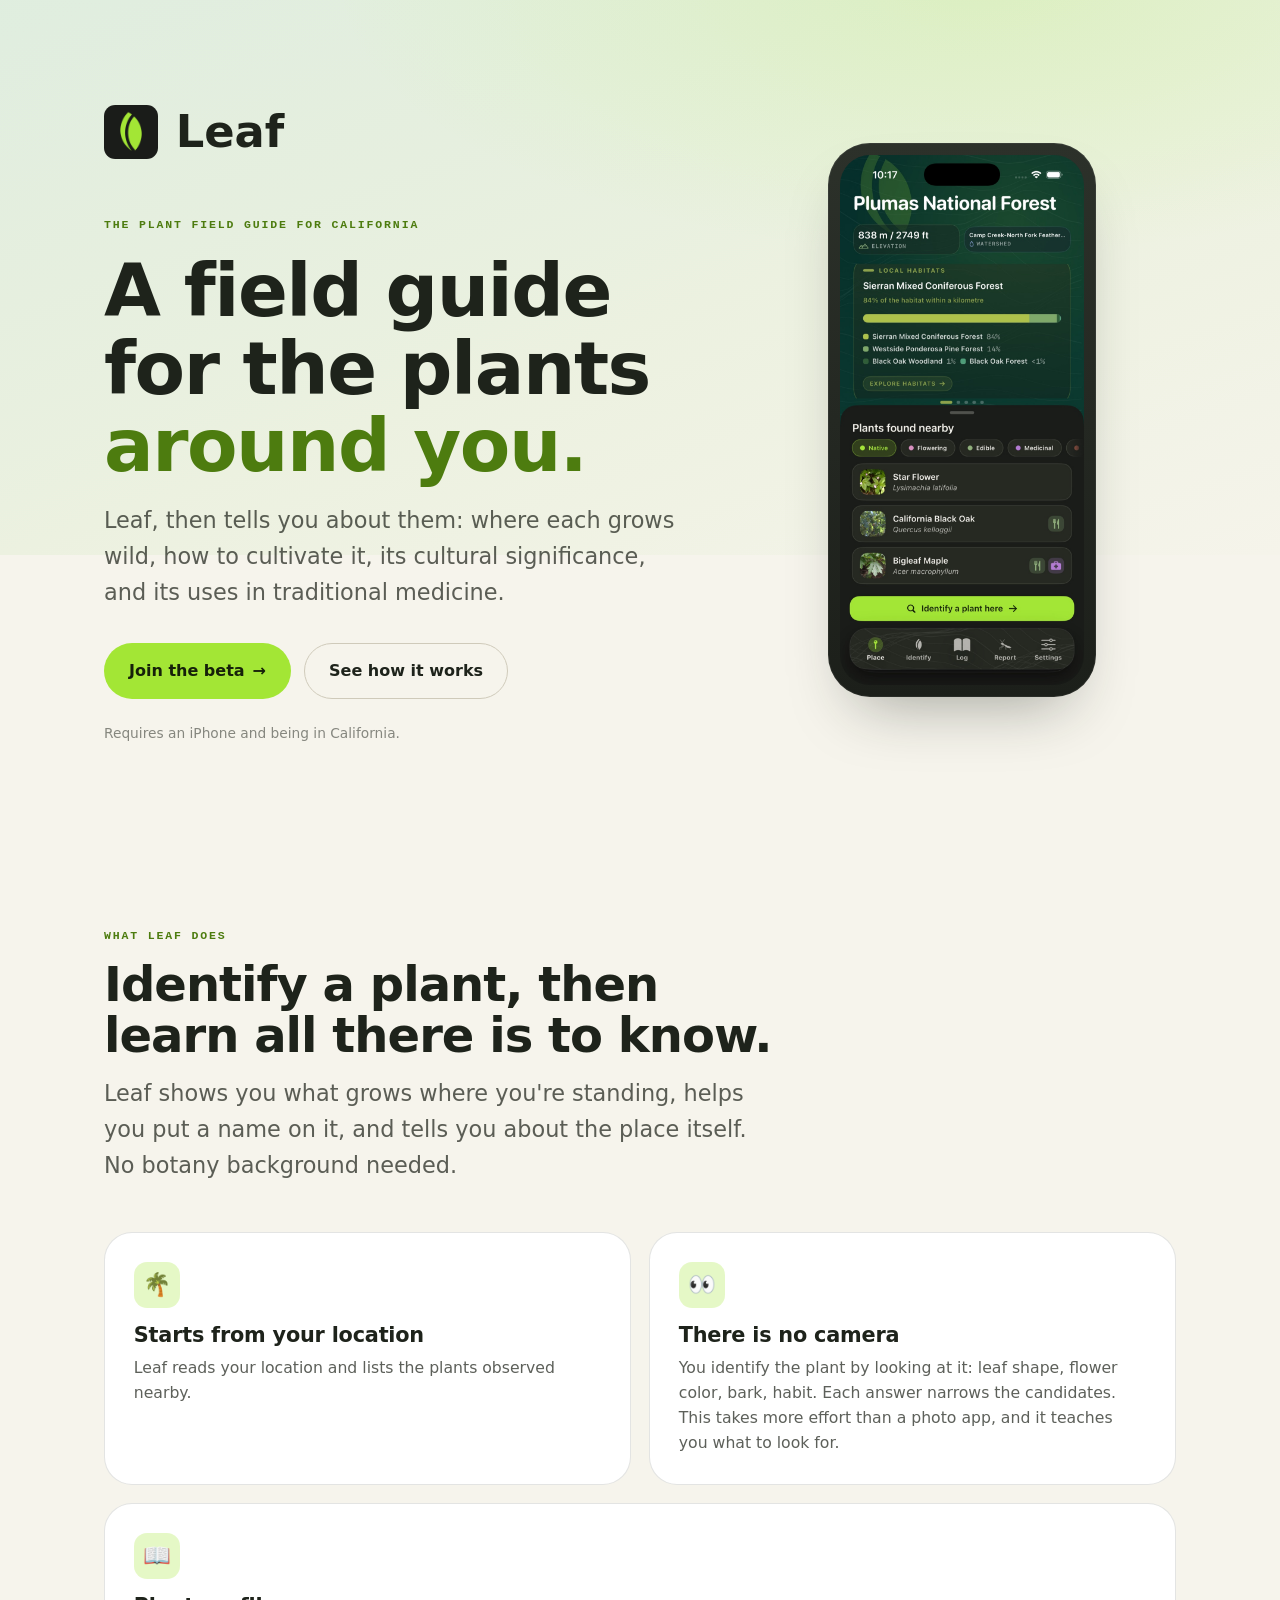
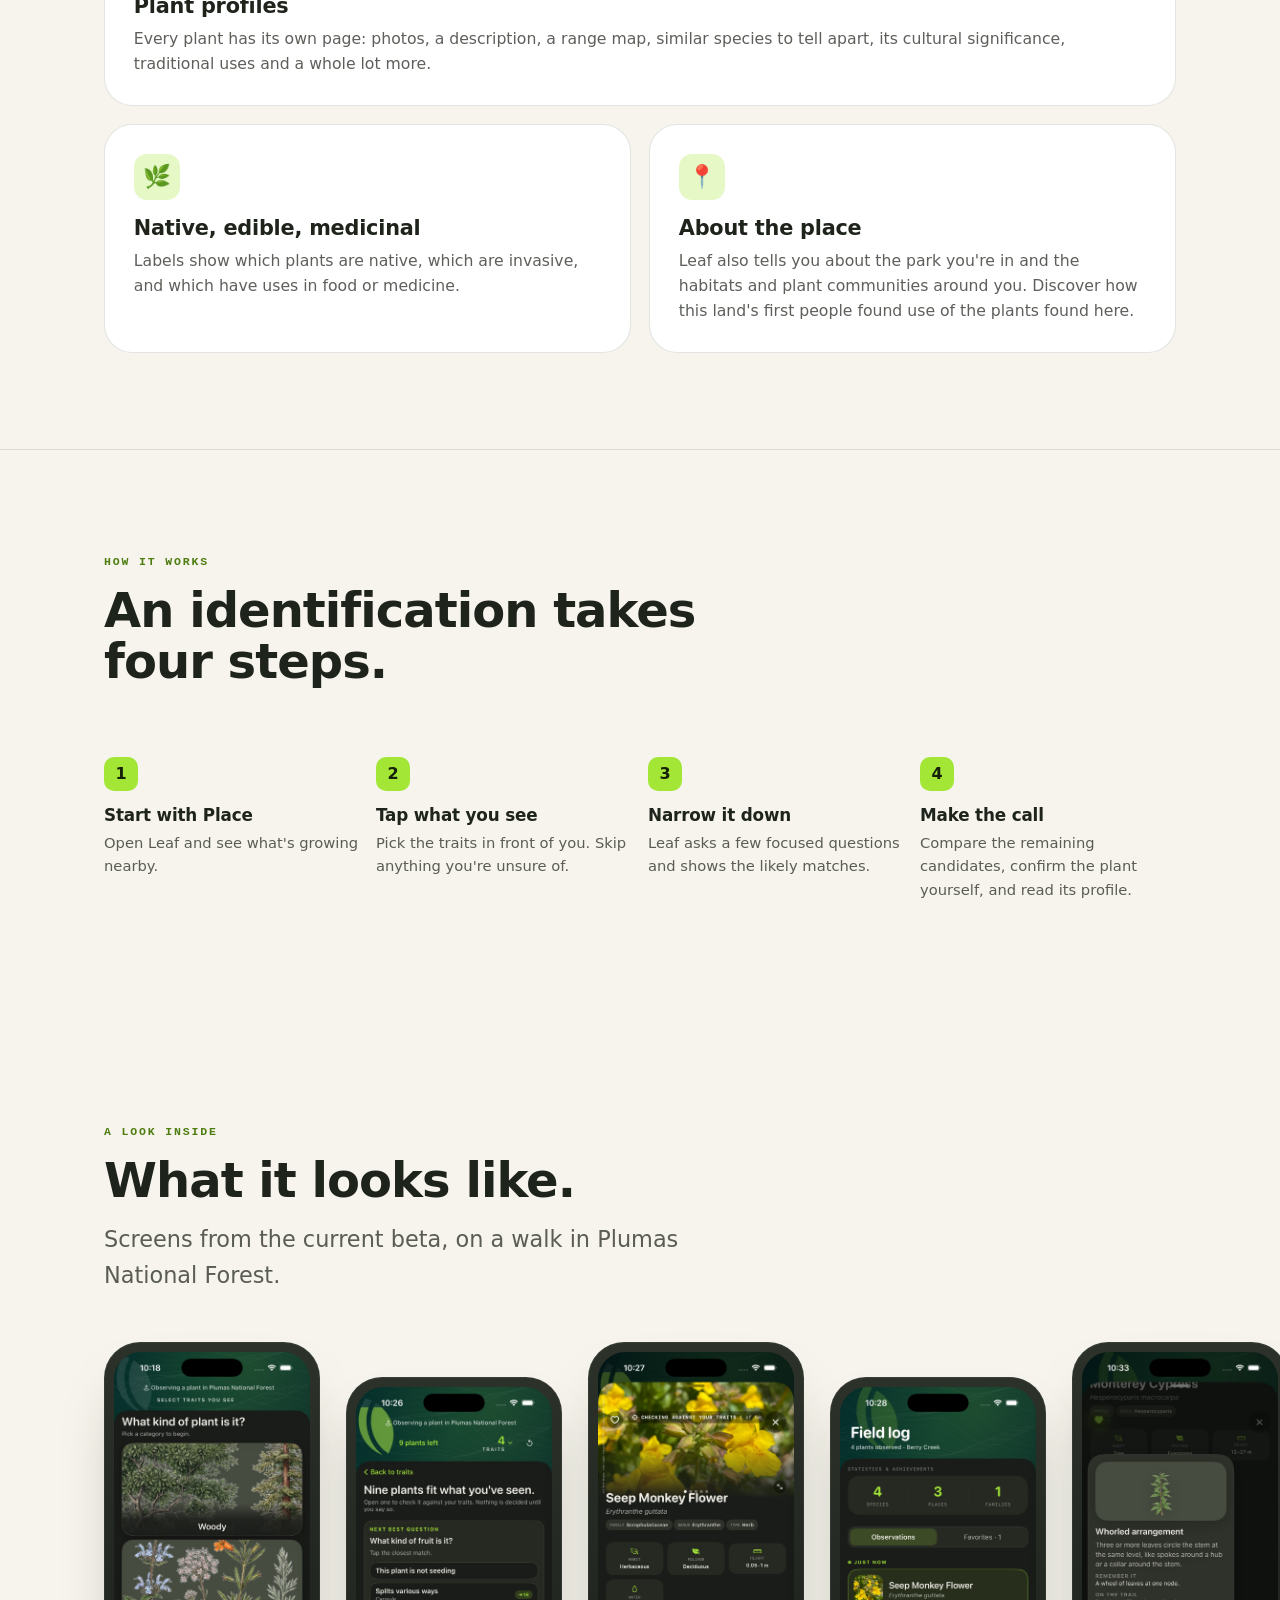
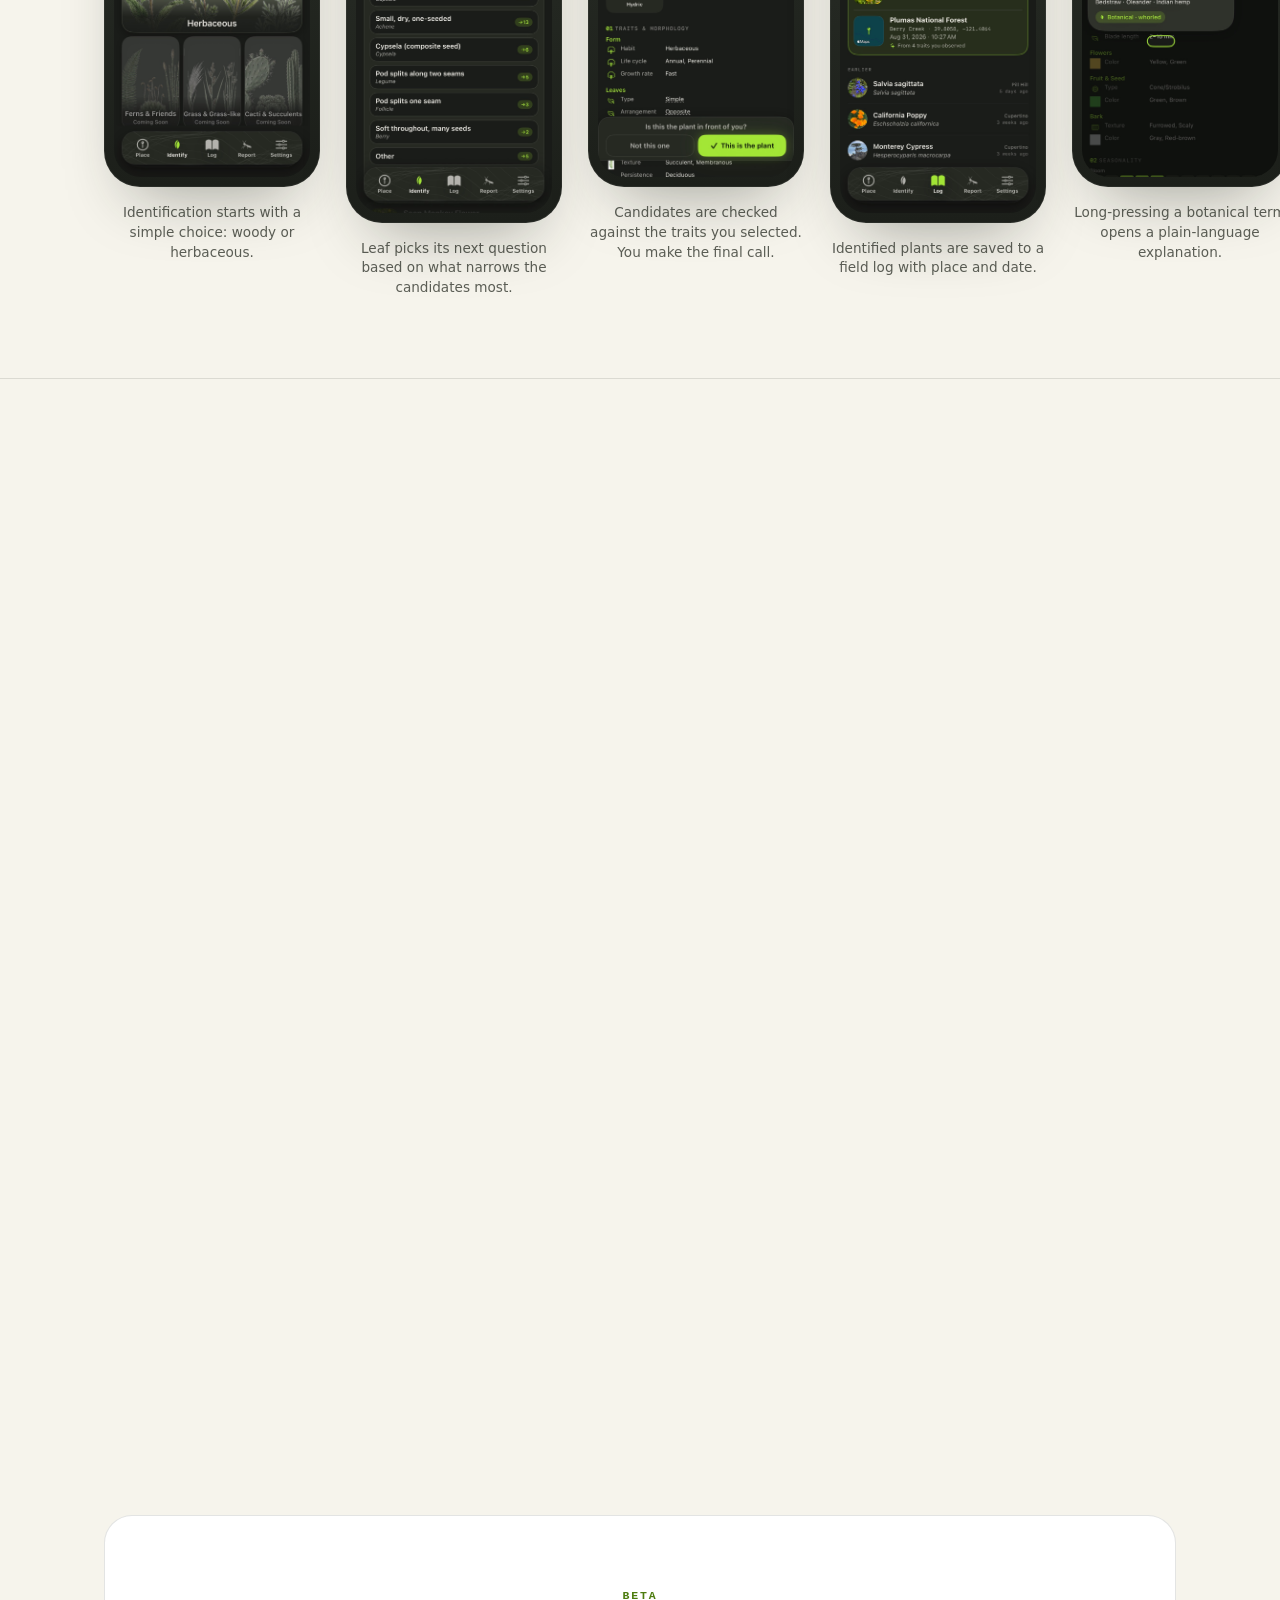
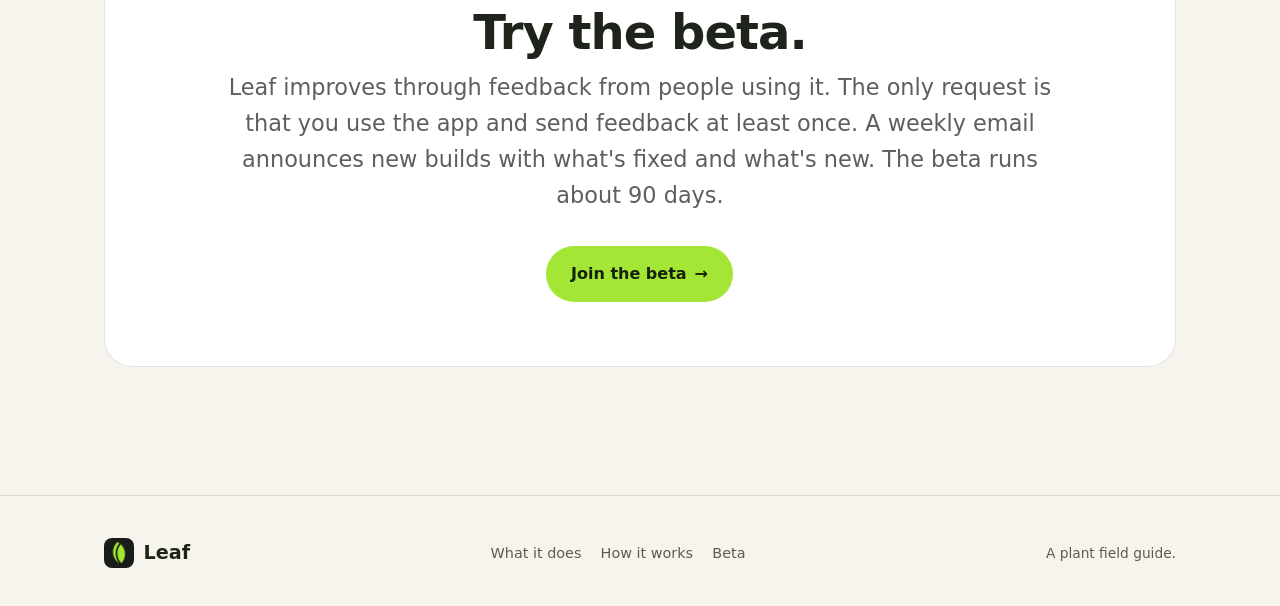
==== index.html @ 8c8e4e00 "Fix grammar in about section paragraph" ====
<!doctype html>
<html lang="en">
<head>
<meta charset="utf-8">
<meta name="viewport" content="width=device-width, initial-scale=1">
<title>Leaf: a field guide for the plants around you</title>
<meta name="description" content="Leaf identifies the plants around you and tells their story: where they grow wild, how to cultivate them, their cultural significance, and their uses in traditional medicine. A location-first plant field guide for California.">
<meta property="og:title" content="Leaf: know the plants around you">
<meta property="og:description" content="Identify the plants around you using what you can see. No camera, no botany background needed.">
<meta property="og:type" content="website">
<link rel="icon" href="leaf-icon.png">
<link rel="apple-touch-icon" href="leaf-icon.png">
<link rel="stylesheet" href="style.css">
</head>
<body>

<header class="hero">
  <div class="wrap">
    <div class="hero-copy">
      <a class="brand hero-brand" href="index.html"><img src="leaf-icon.png" alt=""> Leaf</a>
      <span class="eyebrow">The plant field guide for California</span>
      <h1>A field guide for the plants <span class="em">around you.</span></h1>
      <p class="lede">Leaf, then tells you about them: where each grows wild, how to cultivate it, its cultural significance, and its uses in traditional medicine.</p>
      <div class="hero-cta">
        <a class="btn btn-primary" href="beta.html">Join the beta <span class="arrow">&rarr;</span></a>
        <a class="btn btn-ghost" href="#how">See how it works</a>
      </div>
      <p class="hero-note">Requires an iPhone and being in California.</p>
    </div>

    <div class="hero-mock">
      <div class="phone">
        <img class="phone-img" src="screen-place.jpg" width="820" height="1782"
             alt="The Leaf Place screen, showing elevation, watershed, local habitats like Sierran Mixed Coniferous Forest, and nearby plants such as California Black Oak and Bigleaf Maple, with an Identify a plant here button.">
      </div>
    </div>
  </div>
</header>

<!-- WHAT IT DOES -->
<section class="section" id="what">
  <div class="wrap">
    <div class="section-head reveal">
      <span class="eyebrow">What Leaf does</span>
      <h2>Identify a plant, then learn all there is to know.</h2>
      <p class="lede">Leaf shows you what grows where you're standing, helps you put a name on it, and tells you about the place itself. No botany background needed.</p>
    </div>

    <div class="features">
      <div class="feature reveal">
        <div class="ficon">&#127796;</div>
        <h3>Starts from your location</h3>
        <p>Leaf reads your location and lists the plants observed nearby.</p>
      </div>
      <div class="feature reveal">
        <div class="ficon">&#128064;</div>
        <h3>There is no camera</h3>
        <p>You identify the plant by looking at it: leaf shape, flower color, bark, habit. Each answer narrows the candidates. This takes more effort than a photo app, and it teaches you what to look for.</p>
      </div>
      <div class="feature wide reveal">
        <div class="ficon">&#128214;</div>
        <h3>Plant profiles</h3>
        <p>Every plant has its own page: photos, a description, a range map, similar species to tell apart, its cultural significance, traditional uses and a whole lot more. </p>
      </div>
      <div class="feature reveal">
        <div class="ficon">&#127807;</div>
        <h3>Native, edible, medicinal</h3>
        <p>Labels show which plants are native, which are invasive, and which have uses in food or medicine.</p>
      </div>
      <div class="feature reveal">
        <div class="ficon">&#128205;</div>
        <h3>About the place</h3>
        <p>Leaf also tells you about the park you're in and the habitats and plant communities around you. Discover how this land's first people found use of the plants found here.</p>
      </div>
    </div>
  </div>
</section>

<hr class="divider">

<!-- HOW IT WORKS -->
<section class="section" id="how">
  <div class="wrap">
    <div class="section-head reveal">
      <span class="eyebrow">How it works</span>
      <h2>An identification takes four steps.</h2>
    </div>
    <div class="steps">
      <div class="step reveal"><div class="num">1</div><h3>Start with Place</h3><p>Open Leaf and see what's growing nearby.</p></div>
      <div class="step reveal"><div class="num">2</div><h3>Tap what you see</h3><p>Pick the traits in front of you. Skip anything you're unsure of.</p></div>
      <div class="step reveal"><div class="num">3</div><h3>Narrow it down</h3><p>Leaf asks a few focused questions and shows the likely matches.</p></div>
      <div class="step reveal"><div class="num">4</div><h3>Make the call</h3><p>Compare the remaining candidates, confirm the plant yourself, and read its profile.</p></div>
    </div>
  </div>
</section>

<!-- SCREENS -->
<section class="section screens" id="screens">
  <div class="wrap">
    <div class="section-head reveal">
      <span class="eyebrow">A look inside</span>
      <h2>What it looks like.</h2>
      <p class="lede">Screens from the current beta, on a walk in Plumas National Forest.</p>
    </div>
  </div>
  <div class="shots-scroller reveal">
    <div class="shots">
      <figure class="shot">
        <div class="phone phone-sm">
          <img class="phone-img" loading="lazy" src="screen-identify.jpg" width="820" height="1782"
               alt="Leaf's identification start screen asking What kind of plant is it, with illustrated categories for Woody and Herbaceous plants.">
        </div>
        <figcaption>Identification starts with a simple choice: woody or herbaceous.</figcaption>
      </figure>
      <figure class="shot">
        <div class="phone phone-sm">
          <img class="phone-img" loading="lazy" src="screen-question.jpg" width="820" height="1782"
               alt="Leaf narrowing an identification to nine plants and asking its next best question, What kind of fruit is it, with plain-language answers.">
        </div>
        <figcaption>Leaf picks its next question based on what narrows the candidates most.</figcaption>
      </figure>
      <figure class="shot">
        <div class="phone phone-sm">
          <img class="phone-img" loading="lazy" src="screen-profile.jpg" width="820" height="1782"
               alt="A Seep Monkey Flower species profile being checked against observed traits, with the question Is this the plant in front of you.">
        </div>
        <figcaption>Candidates are checked against the traits you selected. You make the final call.</figcaption>
      </figure>
      <figure class="shot">
        <div class="phone phone-sm">
          <img class="phone-img" loading="lazy" src="screen-log.jpg" width="820" height="1782"
               alt="The Leaf field log listing observed plants like Seep Monkey Flower and California Poppy with places, dates, and statistics.">
        </div>
        <figcaption>Identified plants are saved to a field log with place and date.</figcaption>
      </figure>
      <figure class="shot">
        <div class="phone phone-sm">
          <img class="phone-img" loading="lazy" src="screen-glossary.jpg" width="820" height="1782"
               alt="Leaf's glossary card explaining whorled leaf arrangement in plain language, with an illustration and examples from the trail.">
        </div>
        <figcaption>Long-pressing a botanical term opens a plain-language explanation.</figcaption>
      </figure>
    </div>
  </div>
</section>

<hr class="divider">

<!-- TRUST -->
<section class="section">
  <div class="wrap split">
    <div class="reveal">
      <span class="eyebrow">Sources</span>
      <h2>Where the information comes from.</h2>
      <p class="prose muted">Every trait and fact in Leaf traces to an authoritative flora. Software chooses which identification question to ask next; the botany itself comes from the sources.</p>
    </div>
    <ul class="badge-list reveal">
      <li><span class="tick">&#10003;</span> Plant lists come from your watershed and elevation</li>
      <li><span class="tick">&#10003;</span> Identification is based on traits you observe directly</li>
      <li><span class="tick">&#10003;</span> A plain-language glossary at every step</li>
      <li><span class="tick">&#10003;</span> Your finds saved to a personal field log</li>
      <li><span class="tick">&#10003;</span> Identifying plants and reading their profiles is free, always</li>
    </ul>
  </div>
</section>

<!-- SCOPE -->
<section class="section">
  <div class="wrap">
    <div class="scope reveal">
      <span class="eyebrow">Coverage</span>
      <h2>What's covered today.</h2>
      <p class="lede">Over 11,000 California plants have full profiles today, with more added daily, on the way to the roughly 23,000 recorded growing wild in the state. Natives are its strength; houseplants its weak spot, for now. Cacti, succulents, grasses, ferns, and mosses are not included yet.</p>
      <div class="tags">
        <span class="tag">California</span>
        <span class="tag">Trees, shrubs &amp; vines</span>
        <span class="tag">Wildflowers &amp; forbs</span>
        <span class="tag">iOS 17+</span>
      </div>
    </div>
  </div>
</section>

<!-- CTA -->
<section class="section cta-band">
  <div class="wrap">
    <div class="inner reveal">
      <span class="eyebrow">Beta</span>
      <h2>Try the beta.</h2>
      <p class="lede">Leaf improves through feedback from people using it. The only request is that you use the app and send feedback at least once. A weekly email announces new builds with what's fixed and what's new. The beta runs about 90 days.</p>
      <div class="hero-cta">
        <a class="btn btn-primary" href="beta.html">Join the beta <span class="arrow">&rarr;</span></a>
      </div>
    </div>
  </div>
</section>

<footer class="footer">
  <div class="wrap">
    <a class="brand" href="index.html"><img src="leaf-icon.png" alt="Leaf"> Leaf</a>
    <div class="flinks">
      <a href="#what">What it does</a>
      <a href="#how">How it works</a>
      <a href="beta.html">Beta</a>
    </div>
    <span class="muted">A plant field guide.</span>
  </div>
</footer>

<script>
  const io = new IntersectionObserver((entries) => {
    entries.forEach(e => { if (e.isIntersecting) { e.target.classList.add('in'); io.unobserve(e.target); } });
  }, { threshold: 0.12 });
  document.querySelectorAll('.reveal').forEach(el => io.observe(el));
</script>
</body>
</html>
---- style.css ----
/* Leaf — Verdant design system, web edition, light theme.
   Palette drawn from the app's DESIGN.md (Deep Loam / Unbleached Paper / Lime),
   inverted: Unbleached Paper background, Deep Loam ink. */

:root {
  --loam: #f6f4ec;          /* Unbleached Paper - background */
  --loam-2: #f6f4ec00;      /* transparent helper */
  --moss: #ffffff;          /* surface */
  --moss-2: #efece1;        /* elevated */
  --paper: #1e231b;         /* Deep Loam - text */
  --paper-70: rgba(30, 35, 27, 0.72);
  --paper-46: rgba(30, 35, 27, 0.52);
  --lime: #a3e635;          /* accent fills */
  --lime-ink: #16210a;      /* text on lime */
  --fern: #4d7c0f;          /* accent text on light */
  --border: #cfcaba;
  --border-soft: rgba(30, 35, 27, 0.12);

  /* Place-hero gradient, lightened to a sage wash */
  --teal-1: #dcebdf;
  --teal-2: #e4efe1;
  --teal-3: #ecf1e2;

  /* semantic attribute tones */
  --native: #a3e635;
  --flowering: #d98fc0;
  --edible: #8fb07a;
  --medicinal: #b47bd4;
  --invasive: #e0a23c;
  --rare: #7c94c8;

  --maxw: 1120px;
  --radius: 28px;
  --radius-sm: 18px;

  --display: ui-rounded, "SF Pro Rounded", -apple-system, system-ui, "Segoe UI", sans-serif;
  --body: -apple-system, BlinkMacSystemFont, system-ui, "Segoe UI", Roboto, Helvetica, sans-serif;
}

* { box-sizing: border-box; margin: 0; padding: 0; }
html { scroll-behavior: smooth; -webkit-text-size-adjust: 100%; }

body {
  font-family: var(--body);
  background: var(--loam);
  color: var(--paper);
  line-height: 1.6;
  font-size: 17px;
  -webkit-font-smoothing: antialiased;
  overflow-x: hidden;
}

@media (prefers-reduced-motion: reduce) {
  html { scroll-behavior: auto; }
  .reveal { opacity: 1 !important; transform: none !important; }
}

a { color: inherit; text-decoration: none; }
img { max-width: 100%; display: block; }

.wrap { width: 100%; max-width: var(--maxw); margin: 0 auto; padding: 0 24px; }

/* ---------- type ---------- */
h1, h2, h3, .display { font-family: var(--display); font-weight: 700; letter-spacing: -0.02em; line-height: 1.05; }
h1 { font-size: clamp(2.6rem, 7vw, 4.6rem); }
h2 { font-size: clamp(2rem, 4.5vw, 3rem); }
h3 { font-size: 1.3rem; letter-spacing: -0.01em; }
.eyebrow {
  font-family: ui-monospace, "SF Mono", Menlo, monospace;
  font-size: 0.72rem; font-weight: 600; letter-spacing: 0.16em; text-transform: uppercase;
  color: var(--fern);
}
.lede { font-size: clamp(1.1rem, 2.3vw, 1.4rem); color: var(--paper-70); max-width: 60ch; }
.muted { color: var(--paper-70); }
.prose { max-width: 62ch; }
.prose p + p { margin-top: 1rem; }

/* ---------- buttons ---------- */
.btn {
  display: inline-flex; align-items: center; gap: 0.5rem;
  font-family: var(--display); font-weight: 600; font-size: 1rem;
  padding: 0.9rem 1.5rem; border-radius: 999px; border: 1px solid transparent;
  cursor: pointer; transition: transform 0.18s cubic-bezier(0.2,0.8,0.2,1), background 0.18s, border-color 0.18s;
  will-change: transform;
}
.btn:active { transform: scale(0.97); }
.btn-primary { background: var(--lime); color: var(--lime-ink); }
.btn-primary:hover { background: #b6f04f; }
.btn-ghost { background: transparent; color: var(--paper); border-color: var(--border); }
.btn-ghost:hover { border-color: var(--paper-46); }
.btn .arrow { transition: transform 0.18s; }
.btn:hover .arrow { transform: translateX(3px); }

/* ---------- brand ---------- */
.brand { display: flex; align-items: center; gap: 0.6rem; font-family: var(--display); font-weight: 700; font-size: 1.2rem; }
.brand img { width: 30px; height: 30px; border-radius: 8px; }
.hero-brand { width: fit-content; font-size: clamp(2rem, 5vw, 2.8rem); gap: 0.4em; margin-bottom: clamp(1.8rem, 4vw, 2.6rem); }
.hero-brand img { width: 1.2em; height: 1.2em; border-radius: 0.25em; }

/* ---------- hero ---------- */
.hero { position: relative; overflow: hidden; padding: clamp(3rem, 8vw, 6rem) 0 clamp(3rem, 7vw, 5rem); }
.hero::before {
  content: ""; position: absolute; inset: -20% -10% auto -10%; height: 720px; z-index: 0;
  background:
    radial-gradient(60% 55% at 72% 20%, rgba(163, 230, 53, 0.16), transparent 70%),
    linear-gradient(160deg, var(--teal-1), var(--teal-3) 60%, var(--loam));
  filter: saturate(115%);
}
.hero .wrap { position: relative; z-index: 1; display: grid; grid-template-columns: 1.15fr 0.85fr; gap: clamp(2rem, 5vw, 4rem); align-items: center; }
.hero-copy .eyebrow { display: inline-block; margin-bottom: 1.1rem; }
.hero-copy h1 { margin-bottom: 1.2rem; }
.hero-copy h1 .em { color: var(--fern); }
.hero-copy .lede { margin-bottom: 2rem; }
.hero-cta { display: flex; flex-wrap: wrap; gap: 0.8rem; }
.hero-note { margin-top: 1.4rem; font-size: 0.86rem; color: var(--paper-46); }
@media (max-width: 860px) {
  .hero .wrap { grid-template-columns: 1fr; }
  .hero-mock { order: -1; margin: 0 auto; }
}

/* ---------- phone mockup (CSS only) ---------- */
.hero-mock { justify-self: center; }
.phone {
  width: 268px; border-radius: 42px; padding: 12px;
  background: linear-gradient(#2c312a, #1c1f1a);
  box-shadow: 0 32px 64px -28px rgba(30, 35, 27, 0.4), 0 0 0 1px rgba(255,255,255,0.06) inset;
}
.phone-img { display: block; width: 100%; height: auto; border-radius: 30px; }
.phone-screen {
  border-radius: 32px; overflow: hidden; background: linear-gradient(170deg, var(--teal-1), var(--teal-3) 55%, #0c211d);
  padding: 22px 16px 16px; height: 540px; position: relative;
}
.phone-screen::after { content: ""; position: absolute; inset: 0; background: radial-gradient(70% 40% at 80% 8%, rgba(163,230,53,0.14), transparent 65%); }
.mock-loc { font-family: ui-monospace, monospace; font-size: 0.6rem; letter-spacing: 0.14em; color: rgba(242,240,233,0.55); text-transform: uppercase; }
.mock-h { font-family: var(--display); font-weight: 700; font-size: 1.35rem; margin: 4px 0 2px; }
.mock-sub { font-size: 0.72rem; color: rgba(242,240,233,0.6); margin-bottom: 14px; }
.mock-chips { display: flex; gap: 6px; flex-wrap: wrap; margin-bottom: 14px; }
.chip { font-size: 0.62rem; font-weight: 600; padding: 4px 9px; border-radius: 999px; background: rgba(255,255,255,0.08); color: rgba(242,240,233,0.85); }
.chip.on { background: var(--lime); color: var(--lime-ink); }
.mock-row { display: flex; align-items: center; gap: 10px; padding: 9px 10px; border-radius: 14px; background: rgba(255,255,255,0.055); margin-bottom: 7px; position: relative; z-index: 1; }
.mock-thumb { width: 34px; height: 34px; border-radius: 9px; flex: none; }
.mock-name { font-size: 0.78rem; font-weight: 600; }
.mock-latin { font-size: 0.64rem; font-style: italic; color: rgba(242,240,233,0.55); }
.mock-dot { width: 8px; height: 8px; border-radius: 50%; margin-left: auto; }

/* ---------- generic sections ---------- */
.section { padding: clamp(3.5rem, 8vw, 6rem) 0; }
.section-head { max-width: 62ch; margin-bottom: 3rem; }
.section-head .eyebrow { display: inline-block; margin-bottom: 0.9rem; }
.section-head h2 { margin-bottom: 1rem; }
.divider { border: none; border-top: 1px solid var(--border-soft); }

/* feature list — asymmetric, not identical cards */
.features { display: grid; grid-template-columns: repeat(2, 1fr); gap: 18px; }
.feature {
  background: var(--moss); border: 1px solid var(--border-soft); border-radius: var(--radius);
  padding: 1.8rem; position: relative; overflow: hidden;
}
.feature.wide { grid-column: 1 / -1; }
.feature .ficon {
  width: 46px; height: 46px; border-radius: 13px; display: grid; place-items: center;
  font-size: 1.4rem; margin-bottom: 1.1rem; background: rgba(163,230,53,0.28);
}
.feature h3 { margin-bottom: 0.5rem; }
.feature p { color: var(--paper-70); font-size: 0.98rem; }
@media (max-width: 680px) { .features { grid-template-columns: 1fr; } }

/* steps */
.steps { display: grid; grid-template-columns: repeat(4, 1fr); gap: 16px; counter-reset: step; }
.step { padding: 1.4rem 0; }
.step .num {
  font-family: var(--display); font-weight: 700; font-size: 1rem; color: var(--lime-ink);
  width: 34px; height: 34px; border-radius: 10px; background: var(--lime); display: grid; place-items: center; margin-bottom: 1rem;
}
.step h3 { font-size: 1.05rem; margin-bottom: 0.4rem; }
.step p { color: var(--paper-70); font-size: 0.92rem; }
@media (max-width: 780px) { .steps { grid-template-columns: 1fr 1fr; } }
@media (max-width: 460px) { .steps { grid-template-columns: 1fr; } }

/* trust / split */
.split { display: grid; grid-template-columns: 1fr 1fr; gap: clamp(2rem,5vw,4rem); align-items: center; }
@media (max-width: 780px) { .split { grid-template-columns: 1fr; } }
.badge-list { list-style: none; display: grid; gap: 0.9rem; margin-top: 1.5rem; }
.badge-list li { display: flex; gap: 0.8rem; align-items: flex-start; color: var(--paper-70); }
.badge-list .tick { color: var(--fern); font-weight: 700; flex: none; }

/* scope callout */
.scope {
  background: linear-gradient(150deg, var(--teal-1), var(--teal-3));
  border: 1px solid var(--border-soft); border-radius: var(--radius);
  padding: clamp(2rem, 5vw, 3.2rem);
}
.scope h2 { margin-bottom: 0.8rem; }
.scope .tags { display: flex; flex-wrap: wrap; gap: 8px; margin-top: 1.4rem; }
.tag { font-size: 0.82rem; font-weight: 600; padding: 0.4rem 0.85rem; border-radius: 999px; background: rgba(30,35,27,0.05); border: 1px solid var(--border-soft); }
.tag.off { opacity: 0.55; background: transparent; }
.tag.on { background: rgba(163,230,53,0.3); border-color: rgba(77,124,15,0.35); color: var(--fern); }

/* cta band */
.cta-band { text-align: center; }
.cta-band .inner {
  background: var(--moss); border: 1px solid var(--border-soft); border-radius: var(--radius);
  padding: clamp(2.6rem, 6vw, 4rem);
}
.cta-band h2 { margin-bottom: 0.8rem; }
.cta-band .lede { margin: 0 auto 2rem; }
.cta-band .hero-cta { justify-content: center; }

/* faq */
.faq { display: grid; gap: 14px; }
.faq details {
  background: var(--moss); border: 1px solid var(--border-soft); border-radius: var(--radius-sm); padding: 1.2rem 1.4rem;
}
.faq summary { font-family: var(--display); font-weight: 600; font-size: 1.05rem; cursor: pointer; list-style: none; display: flex; justify-content: space-between; align-items: center; }
.faq summary::-webkit-details-marker { display: none; }
.faq summary::after { content: "+"; color: var(--fern); font-size: 1.4rem; font-weight: 400; }
.faq details[open] summary::after { content: "\2013"; }
.faq p { color: var(--paper-70); margin-top: 0.8rem; font-size: 0.96rem; }

/* footer */
.footer { border-top: 1px solid var(--border-soft); padding: 2.6rem 0; margin-top: 2rem; }
.footer .wrap { display: flex; flex-wrap: wrap; gap: 1rem; justify-content: space-between; align-items: center; }
.footer .muted { font-size: 0.86rem; }
.footer .flinks { display: flex; gap: 1.2rem; font-size: 0.9rem; }
.footer .flinks a { color: var(--paper-70); }
.footer .flinks a:hover { color: var(--paper); }

/* ---------- screenshots gallery ---------- */
.screens { padding-bottom: clamp(2.5rem, 6vw, 4rem); }
.screens .section-head { margin-bottom: 1.5rem; }
.shots-scroller {
  overflow-x: auto; -webkit-overflow-scrolling: touch;
  scroll-snap-type: x proximity; scrollbar-width: none;
  padding: 1.5rem 0 1rem;
}
.shots-scroller::-webkit-scrollbar { display: none; }
.shots {
  display: flex; align-items: flex-start; gap: 26px; width: max-content;
  margin: 0 auto;
  padding: 0 max(24px, calc((100vw - var(--maxw)) / 2 + 24px));
}
.shot { flex: none; scroll-snap-align: center; margin: 0; }
.shot:nth-child(even) { margin-top: 2.2rem; }
.phone-sm { width: 216px; border-radius: 36px; padding: 10px; }
.phone-sm .phone-img { border-radius: 27px; }
.shot figcaption {
  max-width: 216px; margin: 1rem auto 0; text-align: center;
  font-size: 0.85rem; line-height: 1.45; color: var(--paper-70);
}
@media (max-width: 560px) {
  .shot:nth-child(even) { margin-top: 0; }
  .phone-sm { width: 200px; }
  .shot figcaption { max-width: 200px; }
}

/* scroll reveal */
.reveal { opacity: 0; transform: translateY(18px); transition: opacity 0.7s cubic-bezier(0.2,0.8,0.2,1), transform 0.7s cubic-bezier(0.2,0.8,0.2,1); }
.reveal.in { opacity: 1; transform: none; }
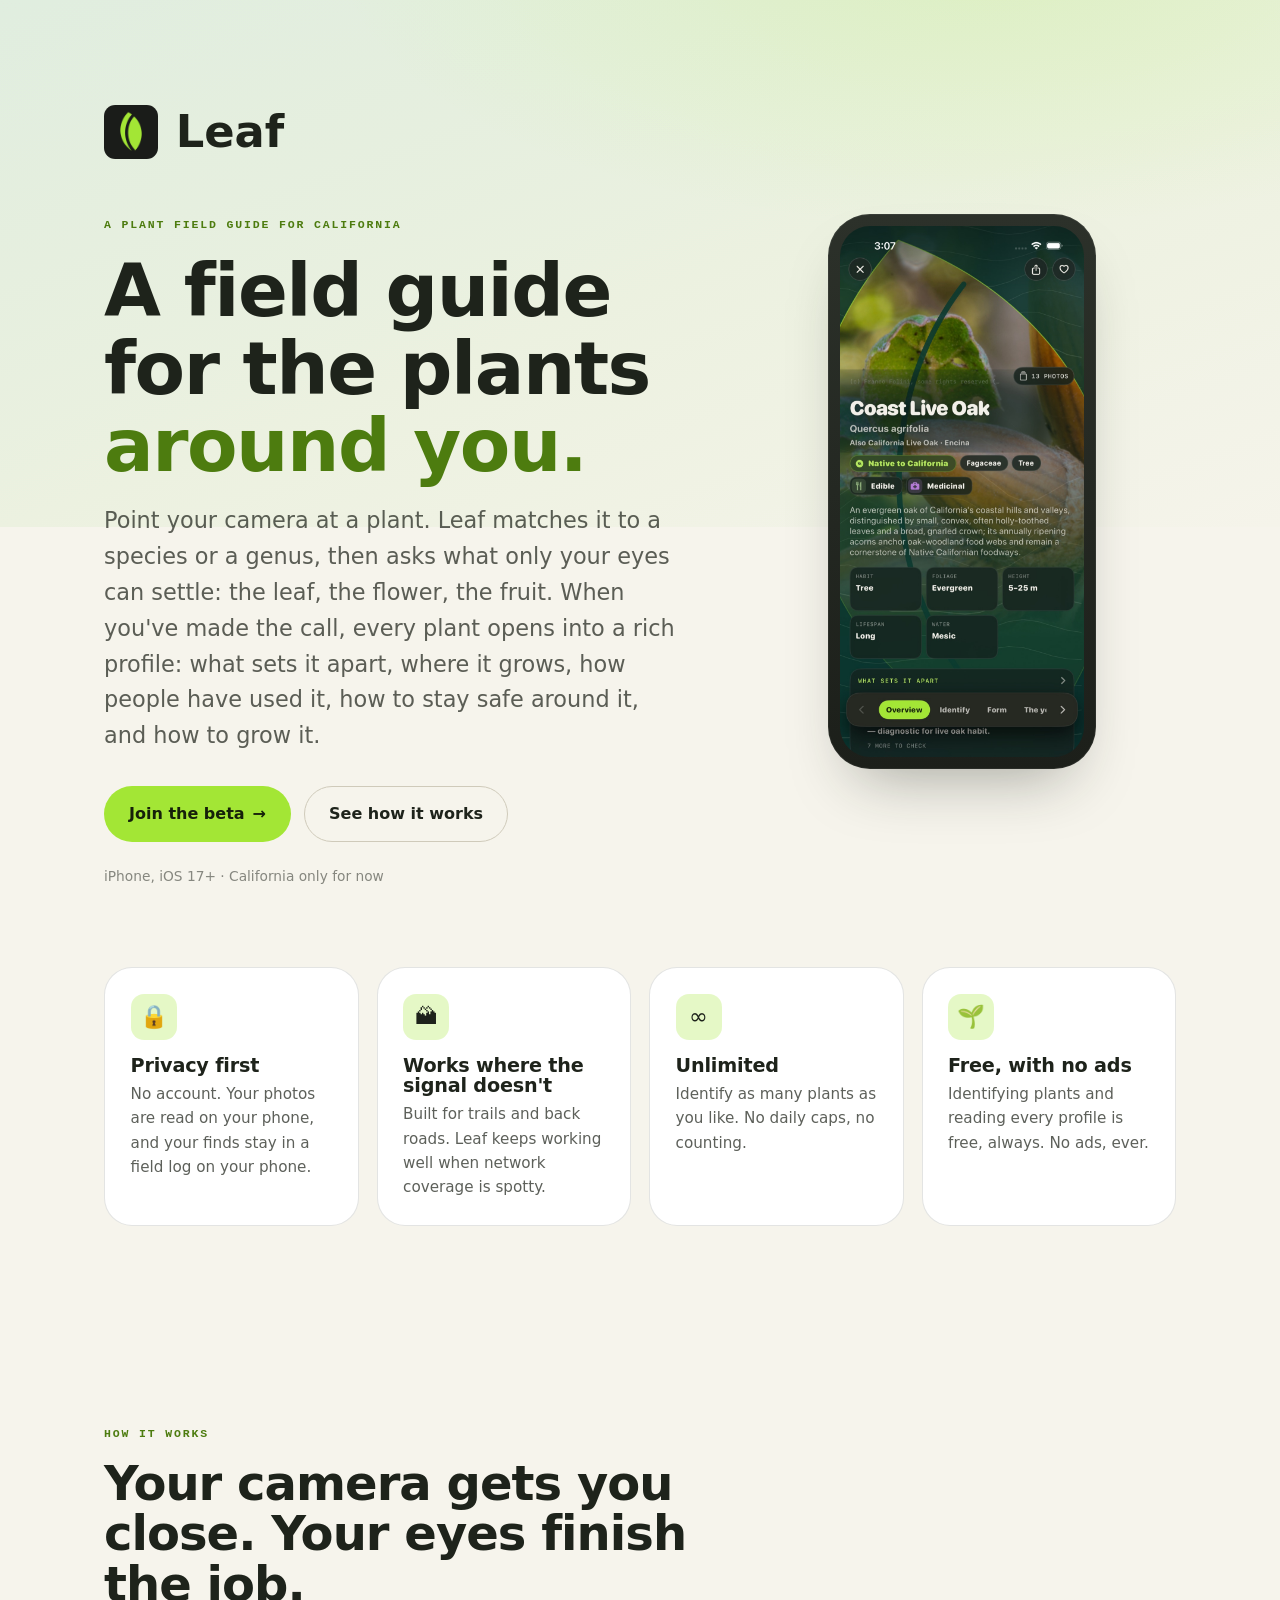
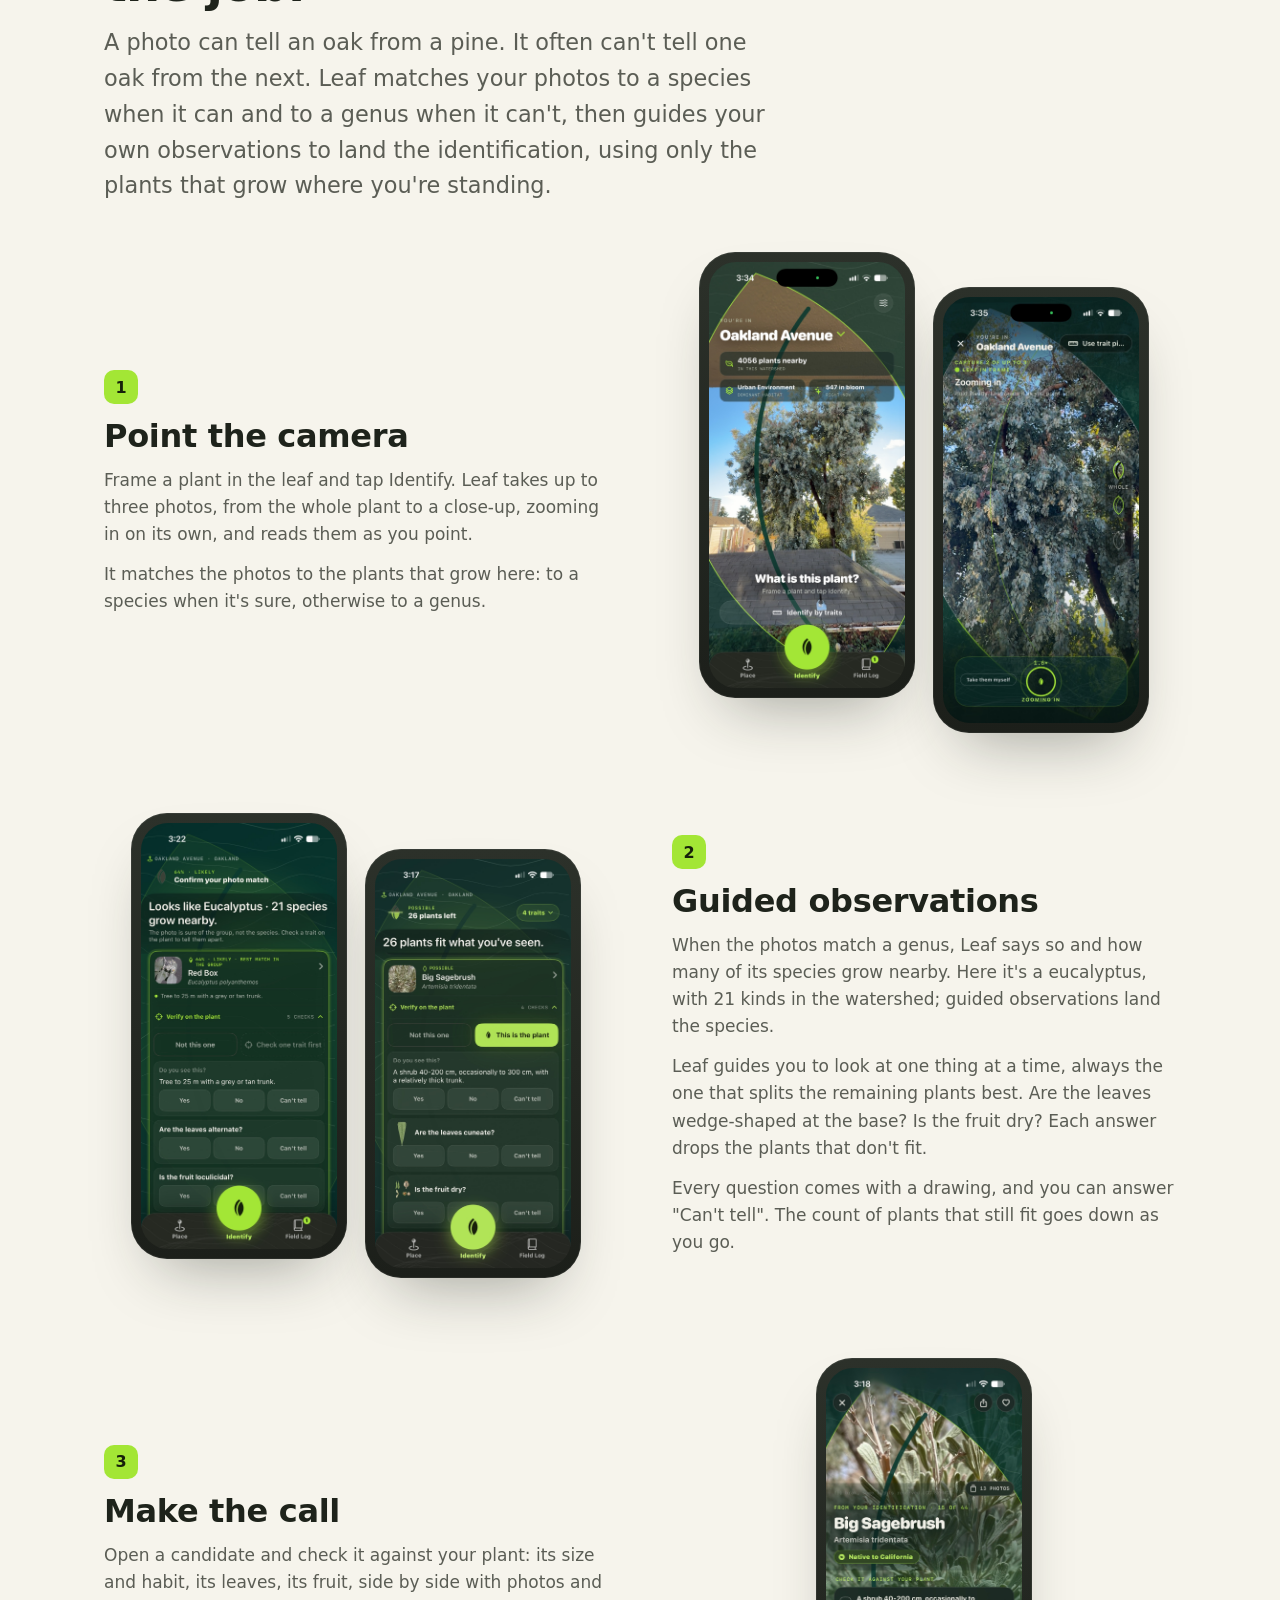
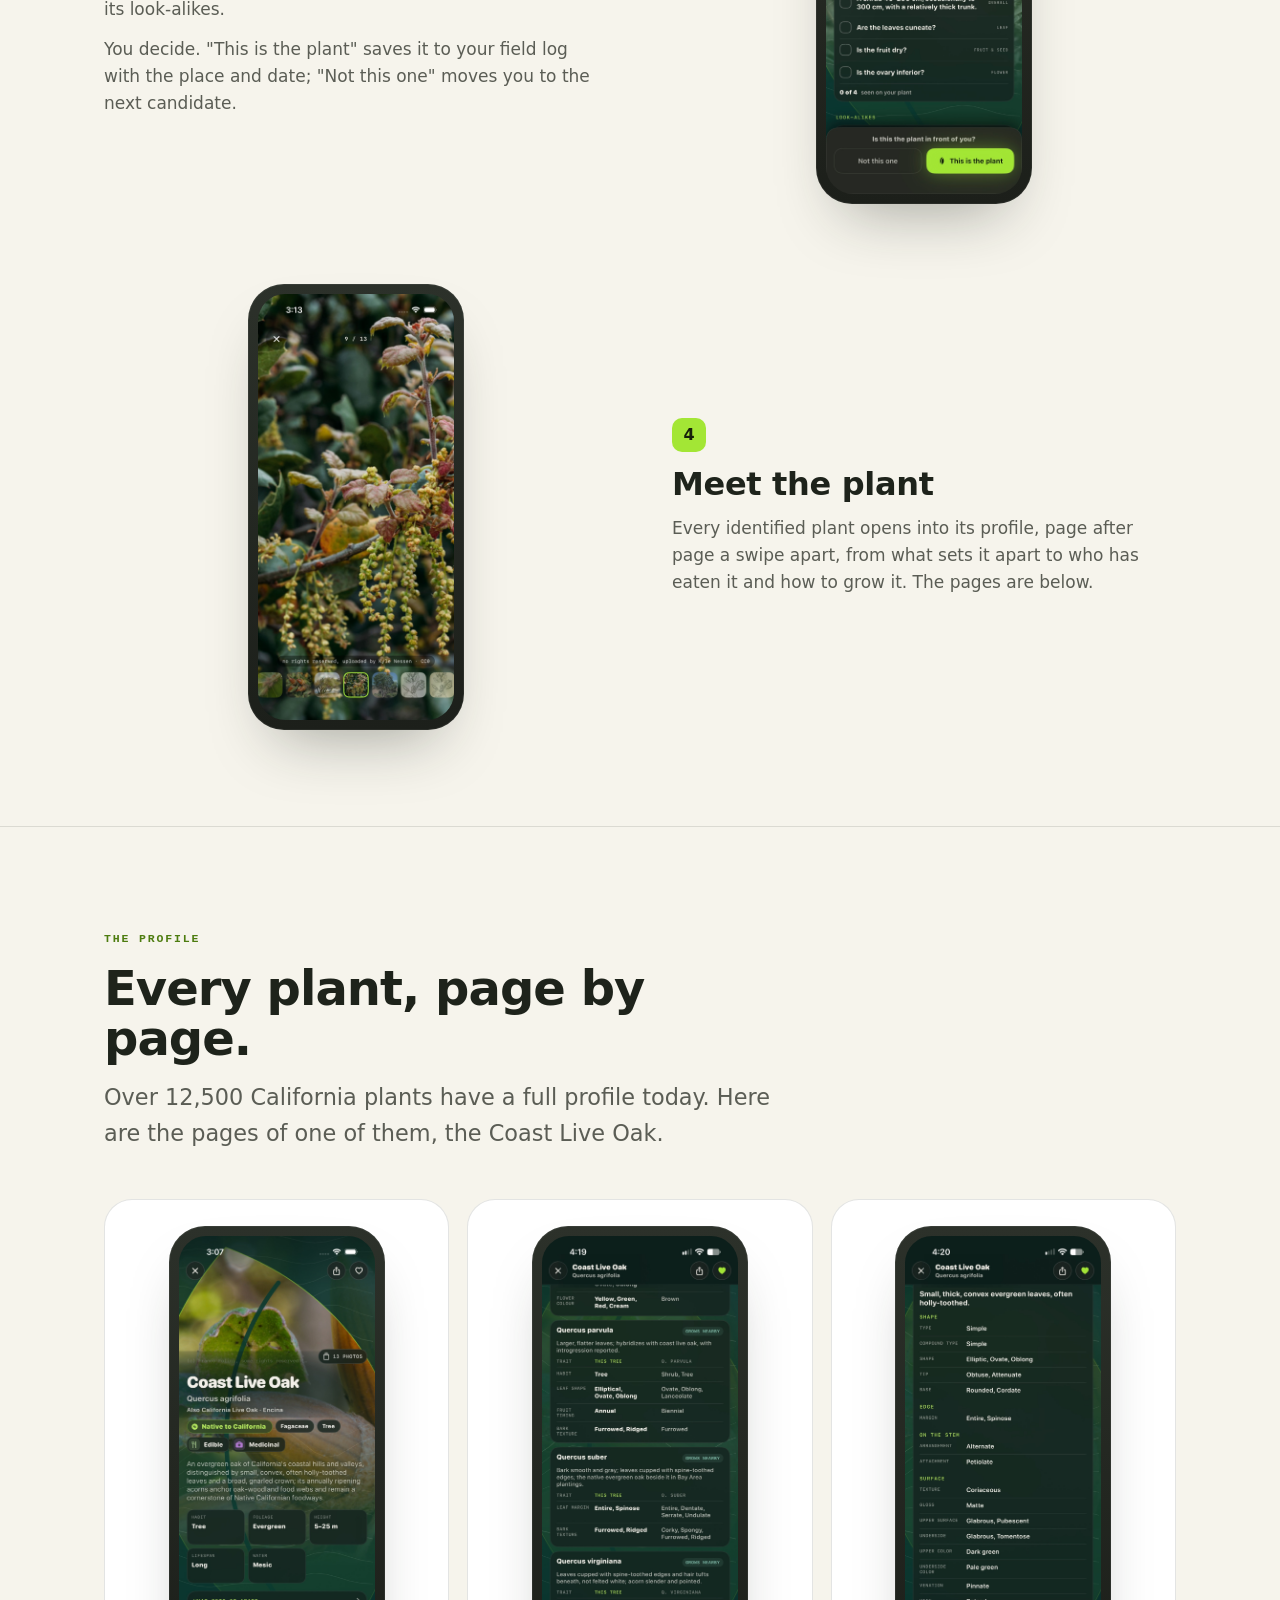
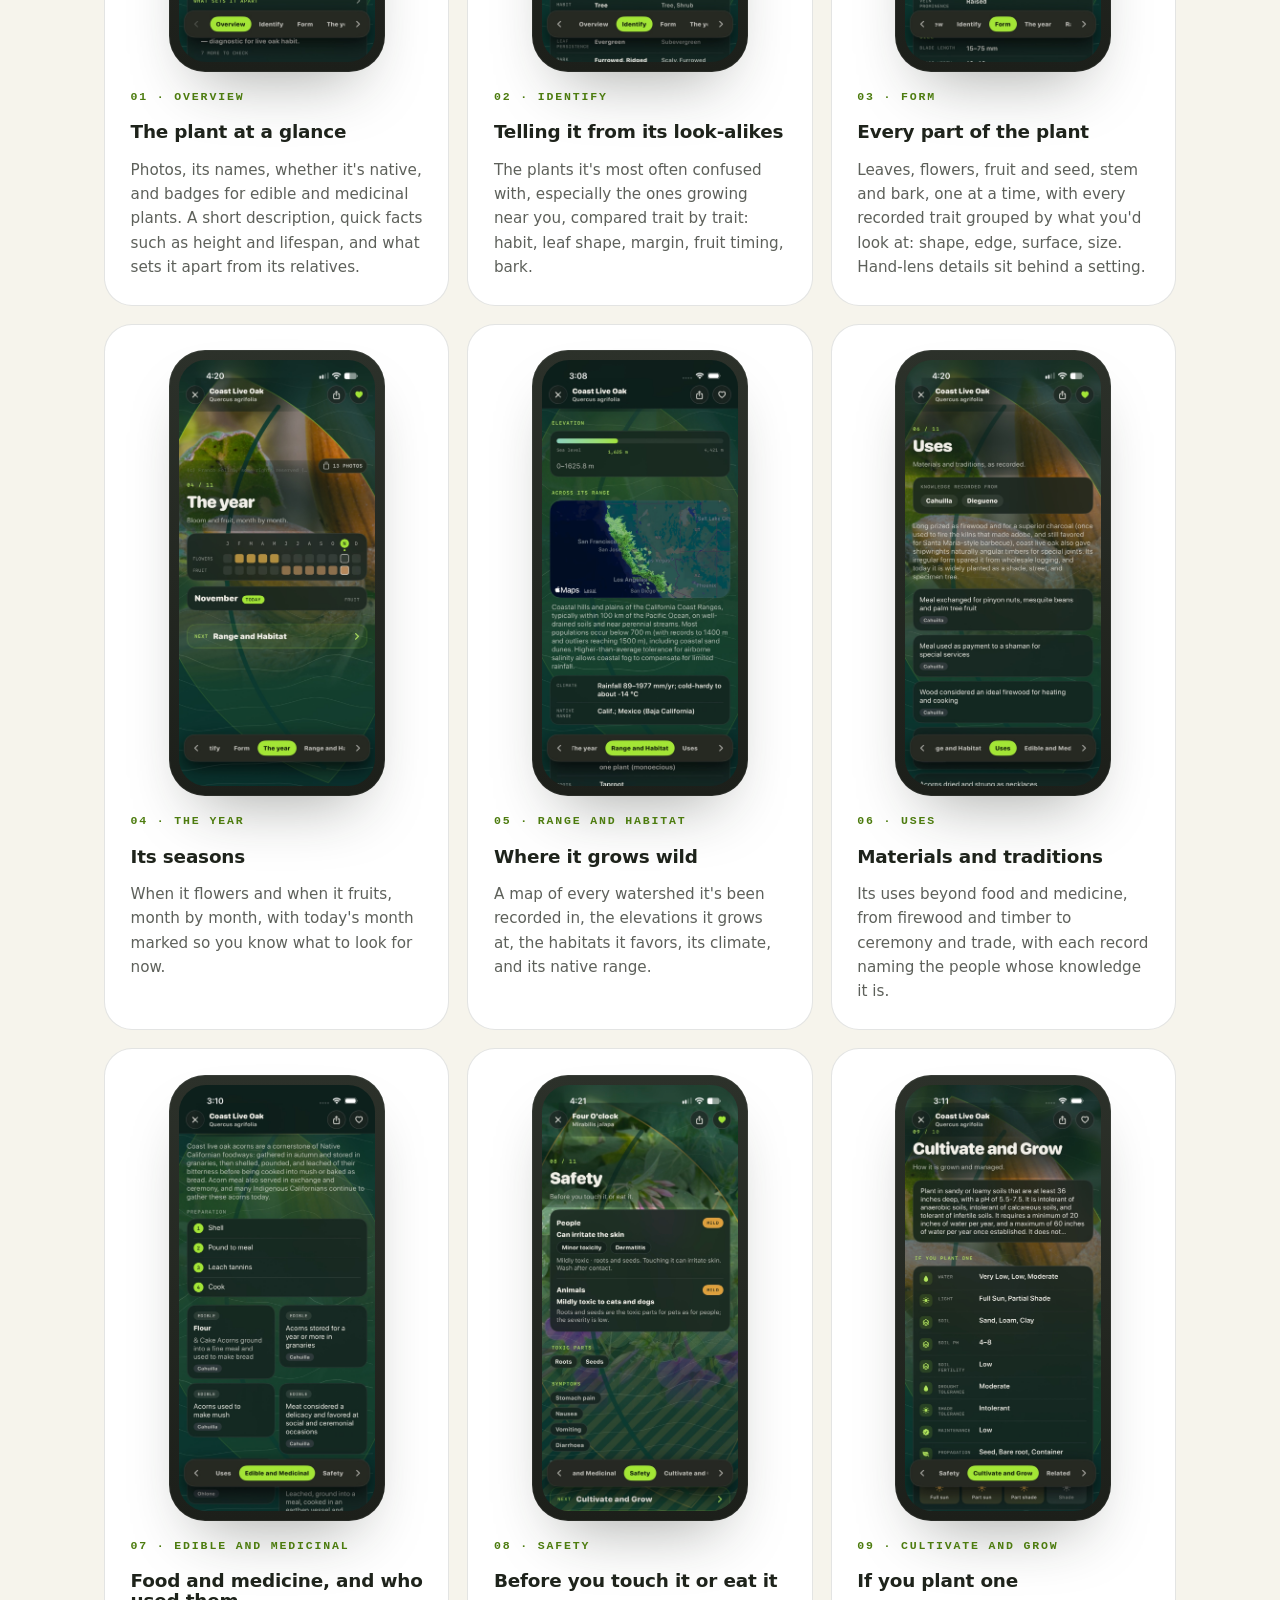
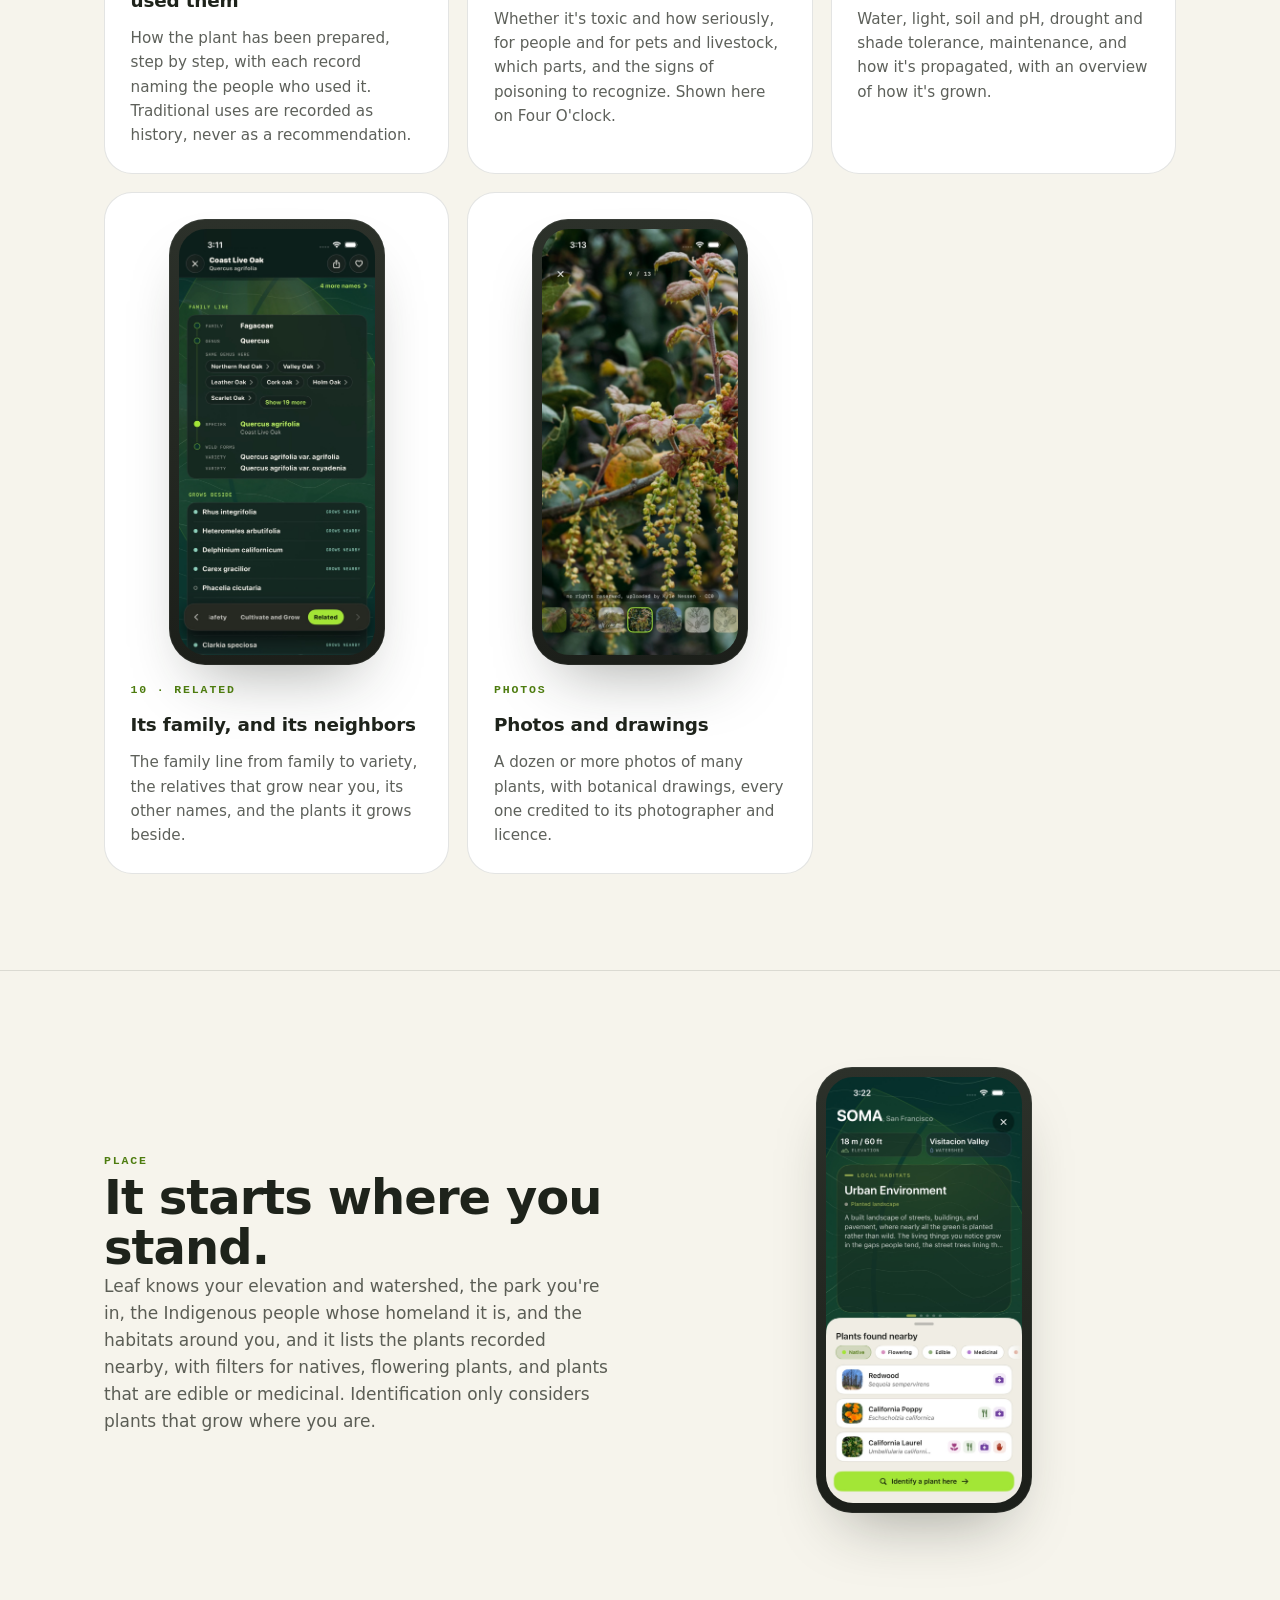
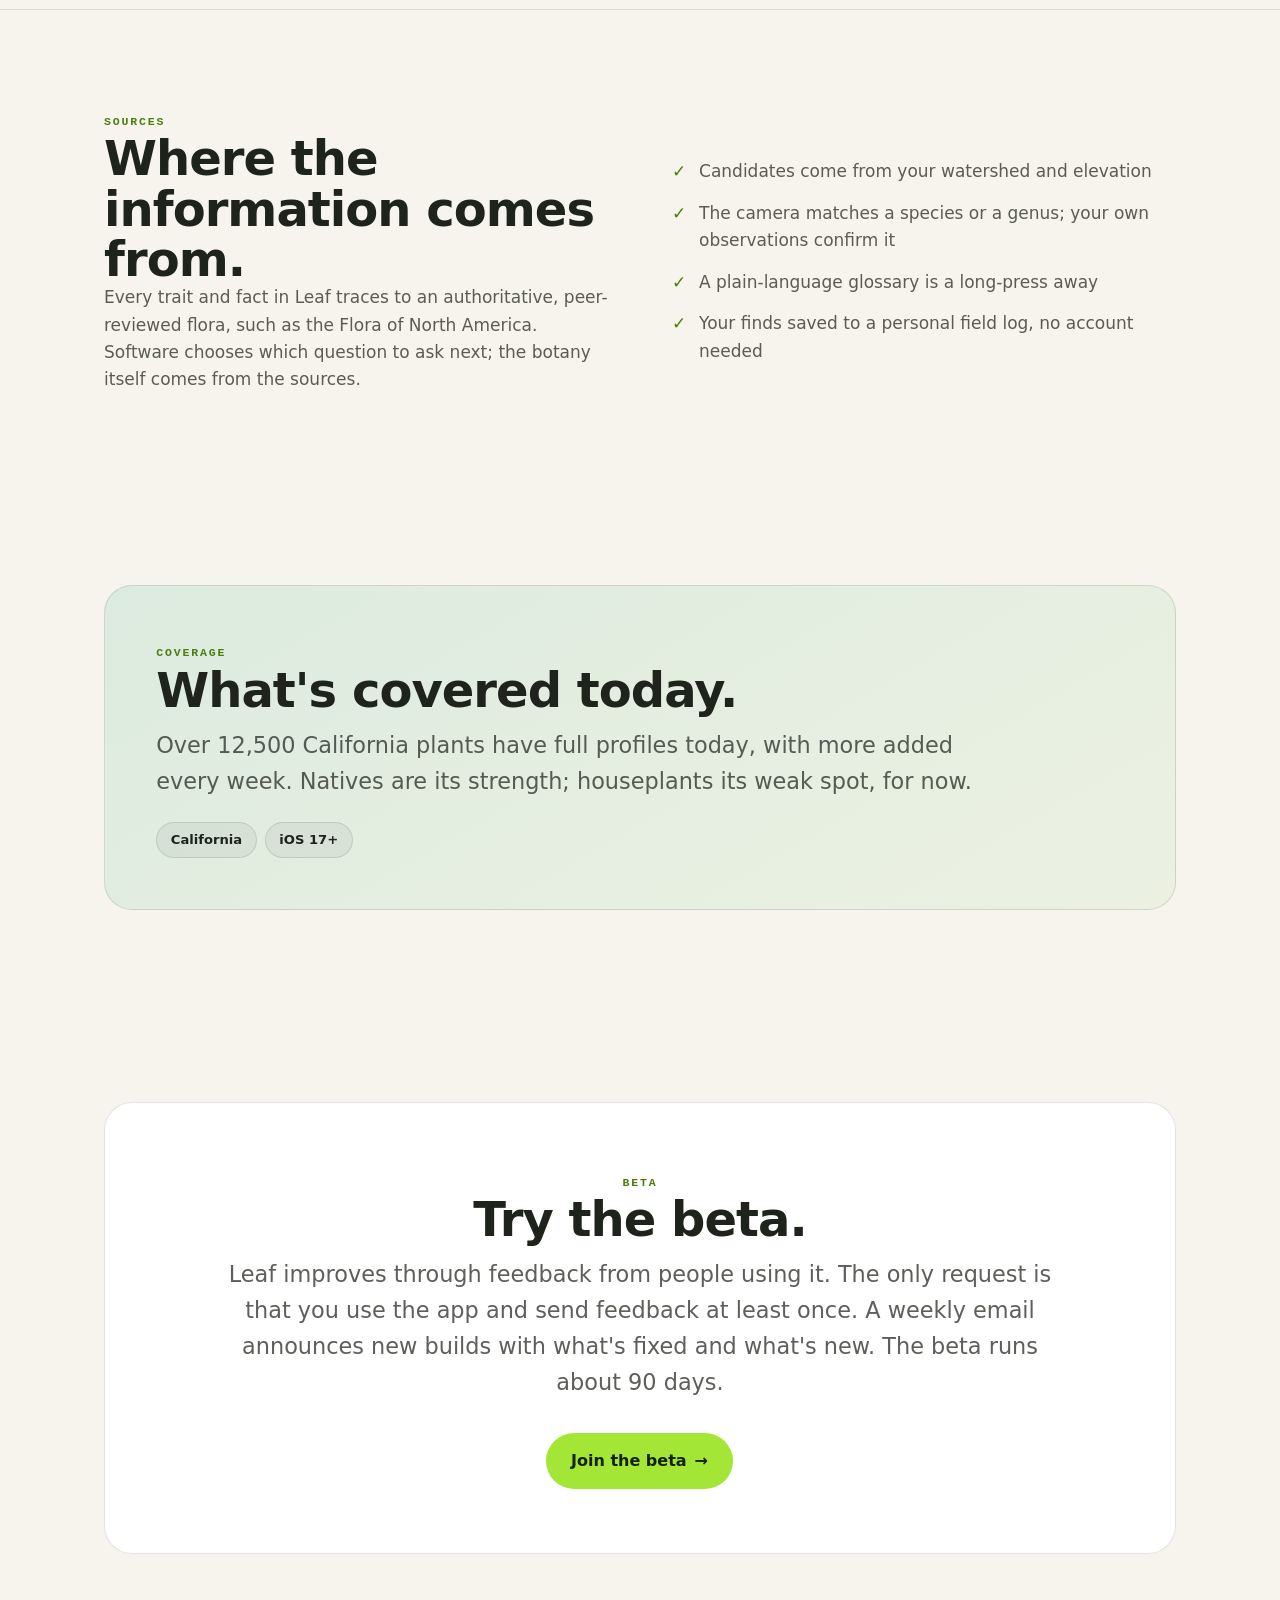
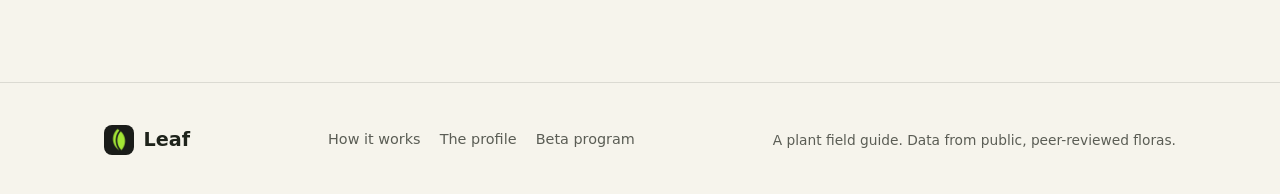
==== commit 01698b68: "Show the camera-first flow and the full profile: camera, guided observations, the call, and every pr" ====
--- a/index.html
+++ b/index.html
@@ -4,9 +4,9 @@
 <meta charset="utf-8">
 <meta name="viewport" content="width=device-width, initial-scale=1">
 <title>Leaf: a field guide for the plants around you</title>
-<meta name="description" content="Leaf identifies the plants around you and tells their story: where they grow wild, how to cultivate them, their cultural significance, and their uses in traditional medicine. A location-first plant field guide for California.">
+<meta name="description" content="Leaf identifies the plants around you with your camera and your own eyes, then tells their story: where they grow wild, how to grow them, their uses as food and medicine, and how to stay safe around them. A plant field guide for California.">
 <meta property="og:title" content="Leaf: know the plants around you">
-<meta property="og:description" content="Identify the plants around you using what you can see. No camera, no botany background needed.">
+<meta property="og:description" content="Point your camera, check what you see, and meet the plant: a rich profile for every one.">
 <meta property="og:type" content="website">
 <link rel="icon" href="leaf-icon.png">
 <link rel="apple-touch-icon" href="leaf-icon.png">
@@ -18,128 +18,231 @@
   <div class="wrap">
     <div class="hero-copy">
       <a class="brand hero-brand" href="index.html"><img src="leaf-icon.png" alt=""> Leaf</a>
-      <span class="eyebrow">The plant field guide for California</span>
+      <span class="eyebrow">A plant field guide for California</span>
       <h1>A field guide for the plants <span class="em">around you.</span></h1>
-      <p class="lede">Leaf, then tells you about them: where each grows wild, how to cultivate it, its cultural significance, and its uses in traditional medicine.</p>
+      <p class="lede">Point your camera at a plant. Leaf matches it to a species or a genus, then asks what only your eyes can settle: the leaf, the flower, the fruit. When you've made the call, every plant opens into a rich profile: what sets it apart, where it grows, how people have used it, how to stay safe around it, and how to grow it.</p>
       <div class="hero-cta">
         <a class="btn btn-primary" href="beta.html">Join the beta <span class="arrow">&rarr;</span></a>
         <a class="btn btn-ghost" href="#how">See how it works</a>
       </div>
-      <p class="hero-note">Requires an iPhone and being in California.</p>
+      <p class="hero-note">iPhone, iOS 17+ &middot; California only for now</p>
     </div>
 
     <div class="hero-mock">
       <div class="phone">
-        <img class="phone-img" src="screen-place.jpg" width="820" height="1782"
-             alt="The Leaf Place screen, showing elevation, watershed, local habitats like Sierran Mixed Coniferous Forest, and nearby plants such as California Black Oak and Bigleaf Maple, with an Identify a plant here button.">
+        <img class="phone-img" src="profile-overview.jpg" width="820" height="1782"
+             alt="The Leaf profile of Coast Live Oak: a photo of an acorn, the names Quercus agrifolia, California Live Oak and Encina, badges for Native to California, Fagaceae, Tree, Edible and Medicinal, a one-paragraph description, and quick facts for habit, foliage, height, lifespan and water.">
       </div>
     </div>
   </div>
 </header>
 
-<!-- WHAT IT DOES -->
-<section class="section" id="what">
-  <div class="wrap">
-    <div class="section-head reveal">
-      <span class="eyebrow">What Leaf does</span>
-      <h2>Identify a plant, then learn all there is to know.</h2>
-      <p class="lede">Leaf shows you what grows where you're standing, helps you put a name on it, and tells you about the place itself. No botany background needed.</p>
-    </div>
-
-    <div class="features">
-      <div class="feature reveal">
-        <div class="ficon">&#127796;</div>
-        <h3>Starts from your location</h3>
-        <p>Leaf reads your location and lists the plants observed nearby.</p>
-      </div>
-      <div class="feature reveal">
-        <div class="ficon">&#128064;</div>
-        <h3>There is no camera</h3>
-        <p>You identify the plant by looking at it: leaf shape, flower color, bark, habit. Each answer narrows the candidates. This takes more effort than a photo app, and it teaches you what to look for.</p>
-      </div>
-      <div class="feature wide reveal">
-        <div class="ficon">&#128214;</div>
-        <h3>Plant profiles</h3>
-        <p>Every plant has its own page: photos, a description, a range map, similar species to tell apart, its cultural significance, traditional uses and a whole lot more. </p>
-      </div>
-      <div class="feature reveal">
-        <div class="ficon">&#127807;</div>
-        <h3>Native, edible, medicinal</h3>
-        <p>Labels show which plants are native, which are invasive, and which have uses in food or medicine.</p>
-      </div>
-      <div class="feature reveal">
-        <div class="ficon">&#128205;</div>
-        <h3>About the place</h3>
-        <p>Leaf also tells you about the park you're in and the habitats and plant communities around you. Discover how this land's first people found use of the plants found here.</p>
-      </div>
-    </div>
-  </div>
-</section>
-
-<hr class="divider">
+<!-- PROMISES -->
+<section class="section promises" id="promises">
+  <div class="wrap">
+    <div class="promise-grid">
+      <div class="promise reveal">
+        <div class="ficon">&#128274;</div>
+        <h3>Privacy first</h3>
+        <p>No account. Your photos are read on your phone, and your finds stay in a field log on your phone.</p>
+      </div>
+      <div class="promise reveal">
+        <div class="ficon">&#127956;</div>
+        <h3>Works where the signal doesn't</h3>
+        <p>Built for trails and back roads. Leaf keeps working well when network coverage is spotty.</p>
+      </div>
+      <div class="promise reveal">
+        <div class="ficon">&#8734;</div>
+        <h3>Unlimited</h3>
+        <p>Identify as many plants as you like. No daily caps, no counting.</p>
+      </div>
+      <div class="promise reveal">
+        <div class="ficon">&#127793;</div>
+        <h3>Free, with no ads</h3>
+        <p>Identifying plants and reading every profile is free, always. No ads, ever.</p>
+      </div>
+    </div>
+  </div>
+</section>
 
 <!-- HOW IT WORKS -->
 <section class="section" id="how">
   <div class="wrap">
     <div class="section-head reveal">
       <span class="eyebrow">How it works</span>
-      <h2>An identification takes four steps.</h2>
-    </div>
-    <div class="steps">
-      <div class="step reveal"><div class="num">1</div><h3>Start with Place</h3><p>Open Leaf and see what's growing nearby.</p></div>
-      <div class="step reveal"><div class="num">2</div><h3>Tap what you see</h3><p>Pick the traits in front of you. Skip anything you're unsure of.</p></div>
-      <div class="step reveal"><div class="num">3</div><h3>Narrow it down</h3><p>Leaf asks a few focused questions and shows the likely matches.</p></div>
-      <div class="step reveal"><div class="num">4</div><h3>Make the call</h3><p>Compare the remaining candidates, confirm the plant yourself, and read its profile.</p></div>
-    </div>
-  </div>
-</section>
-
-<!-- SCREENS -->
-<section class="section screens" id="screens">
+      <h2>Your camera gets you close. Your eyes finish the job.</h2>
+      <p class="lede">A photo can tell an oak from a pine. It often can't tell one oak from the next. Leaf matches your photos to a species when it can and to a genus when it can't, then guides your own observations to land the identification, using only the plants that grow where you're standing.</p>
+    </div>
+
+    <div class="flow">
+      <div class="flow-step reveal">
+        <div class="flow-copy">
+          <div class="num">1</div>
+          <h3>Point the camera</h3>
+          <p>Frame a plant in the leaf and tap Identify. Leaf takes up to three photos, from the whole plant to a close-up, zooming in on its own, and reads them as you point.</p>
+          <p>It matches the photos to the plants that grow here: to a species when it's sure, otherwise to a genus.</p>
+        </div>
+        <div class="flow-shots">
+          <div class="phone phone-sm">
+            <img class="phone-img" loading="lazy" src="flow-camera.jpg" width="820" height="1782"
+                 alt="Leaf's home screen on Oakland Avenue: the camera view framed in a large leaf, 4056 plants nearby in this watershed, 547 in bloom, and What is this plant? Frame a plant and tap Identify.">
+          </div>
+          <div class="phone phone-sm">
+            <img class="phone-img" loading="lazy" src="flow-scan.jpg" width="820" height="1782"
+                 alt="Leaf scanning a eucalyptus tree: capture 2 of up to 3, leaf in frame, zooming in at 1.6 times, with a strip showing the whole-plant capture done.">
+          </div>
+        </div>
+      </div>
+
+      <div class="flow-step reveal">
+        <div class="flow-copy">
+          <div class="num">2</div>
+          <h3>Guided observations</h3>
+          <p>When the photos match a genus, Leaf says so and how many of its species grow nearby. Here it's a eucalyptus, with 21 kinds in the watershed; guided observations land the species.</p>
+          <p>Leaf guides you to look at one thing at a time, always the one that splits the remaining plants best. Are the leaves wedge-shaped at the base? Is the fruit dry? Each answer drops the plants that don't fit.</p>
+          <p>Every question comes with a drawing, and you can answer "Can't tell". The count of plants that still fit goes down as you go.</p>
+        </div>
+        <div class="flow-shots">
+          <div class="phone phone-sm">
+            <img class="phone-img" loading="lazy" src="flow-photo-match.jpg" width="820" height="1782"
+                 alt="Leaf after the photos: 64 percent likely, Looks like Eucalyptus, 21 species grow nearby, with Red Box as the best match in the genus and checks to verify on the plant.">
+          </div>
+          <div class="phone phone-sm">
+            <img class="phone-img" loading="lazy" src="flow-narrow.jpg" width="820" height="1714"
+                 alt="Leaf in Oakland: 26 plants fit what you've seen, with Big Sagebrush as a possible match and questions such as Are the leaves cuneate and Is the fruit dry, each with Yes, No and Can't tell.">
+          </div>
+        </div>
+      </div>
+
+      <div class="flow-step reveal">
+        <div class="flow-copy">
+          <div class="num">3</div>
+          <h3>Make the call</h3>
+          <p>Open a candidate and check it against your plant: its size and habit, its leaves, its fruit, side by side with photos and its look-alikes.</p>
+          <p>You decide. "This is the plant" saves it to your field log with the place and date; "Not this one" moves you to the next candidate.</p>
+        </div>
+        <div class="flow-shots">
+          <div class="phone phone-sm">
+            <img class="phone-img" loading="lazy" src="flow-confirm.jpg" width="820" height="1782"
+                 alt="The Big Sagebrush profile opened from an identification, with Check it against your plant listing four checks, and the question Is this the plant in front of you, with Not this one and This is the plant.">
+          </div>
+        </div>
+      </div>
+
+      <div class="flow-step reveal">
+        <div class="flow-copy">
+          <div class="num">4</div>
+          <h3>Meet the plant</h3>
+          <p>Every identified plant opens into its profile, page after page a swipe apart, from what sets it apart to who has eaten it and how to grow it. The pages are below.</p>
+        </div>
+        <div class="flow-shots">
+          <div class="phone phone-sm">
+            <img class="phone-img" loading="lazy" src="profile-photos.jpg" width="820" height="1782"
+                 alt="The photo viewer on Coast Live Oak, photo 9 of 13: hanging catkins and new red leaves, credited to Kyle Nessen, CC0, with a strip of thumbnails including two botanical drawings.">
+          </div>
+        </div>
+      </div>
+    </div>
+  </div>
+</section>
+
+<hr class="divider">
+
+<!-- THE PROFILE -->
+<section class="section" id="profile">
   <div class="wrap">
     <div class="section-head reveal">
-      <span class="eyebrow">A look inside</span>
-      <h2>What it looks like.</h2>
-      <p class="lede">Screens from the current beta, on a walk in Plumas National Forest.</p>
-    </div>
-  </div>
-  <div class="shots-scroller reveal">
-    <div class="shots">
-      <figure class="shot">
-        <div class="phone phone-sm">
-          <img class="phone-img" loading="lazy" src="screen-identify.jpg" width="820" height="1782"
-               alt="Leaf's identification start screen asking What kind of plant is it, with illustrated categories for Woody and Herbaceous plants.">
-        </div>
-        <figcaption>Identification starts with a simple choice: woody or herbaceous.</figcaption>
-      </figure>
-      <figure class="shot">
-        <div class="phone phone-sm">
-          <img class="phone-img" loading="lazy" src="screen-question.jpg" width="820" height="1782"
-               alt="Leaf narrowing an identification to nine plants and asking its next best question, What kind of fruit is it, with plain-language answers.">
-        </div>
-        <figcaption>Leaf picks its next question based on what narrows the candidates most.</figcaption>
-      </figure>
-      <figure class="shot">
-        <div class="phone phone-sm">
-          <img class="phone-img" loading="lazy" src="screen-profile.jpg" width="820" height="1782"
-               alt="A Seep Monkey Flower species profile being checked against observed traits, with the question Is this the plant in front of you.">
-        </div>
-        <figcaption>Candidates are checked against the traits you selected. You make the final call.</figcaption>
-      </figure>
-      <figure class="shot">
-        <div class="phone phone-sm">
-          <img class="phone-img" loading="lazy" src="screen-log.jpg" width="820" height="1782"
-               alt="The Leaf field log listing observed plants like Seep Monkey Flower and California Poppy with places, dates, and statistics.">
-        </div>
-        <figcaption>Identified plants are saved to a field log with place and date.</figcaption>
-      </figure>
-      <figure class="shot">
-        <div class="phone phone-sm">
-          <img class="phone-img" loading="lazy" src="screen-glossary.jpg" width="820" height="1782"
-               alt="Leaf's glossary card explaining whorled leaf arrangement in plain language, with an illustration and examples from the trail.">
-        </div>
-        <figcaption>Long-pressing a botanical term opens a plain-language explanation.</figcaption>
-      </figure>
+      <span class="eyebrow">The profile</span>
+      <h2>Every plant, page by page.</h2>
+      <p class="lede">Over 12,500 California plants have a full profile today. Here are the pages of one of them, the Coast Live Oak.</p>
+    </div>
+
+    <div class="page-grid">
+      <article class="page-card reveal">
+        <div class="phone phone-sm"><img class="phone-img" loading="lazy" src="profile-overview.jpg" width="820" height="1782" alt="The Coast Live Oak Overview page."></div>
+        <span class="eyebrow">01 &middot; Overview</span>
+        <h3>The plant at a glance</h3>
+        <p>Photos, its names, whether it's native, and badges for edible and medicinal plants. A short description, quick facts such as height and lifespan, and what sets it apart from its relatives.</p>
+      </article>
+      <article class="page-card reveal">
+        <div class="phone phone-sm"><img class="phone-img" loading="lazy" src="profile-identify.jpg" width="820" height="1782" alt="The Coast Live Oak Identify page comparing it trait by trait with Quercus parvula, Quercus suber and Quercus virginiana, each marked grows nearby."></div>
+        <span class="eyebrow">02 &middot; Identify</span>
+        <h3>Telling it from its look-alikes</h3>
+        <p>The plants it's most often confused with, especially the ones growing near you, compared trait by trait: habit, leaf shape, margin, fruit timing, bark.</p>
+      </article>
+      <article class="page-card reveal">
+        <div class="phone phone-sm"><img class="phone-img" loading="lazy" src="profile-form.jpg" width="820" height="1782" alt="The Coast Live Oak Form page for leaves, with traits grouped under Shape, Edge, On the stem and Surface."></div>
+        <span class="eyebrow">03 &middot; Form</span>
+        <h3>Every part of the plant</h3>
+        <p>Leaves, flowers, fruit and seed, stem and bark, one at a time, with every recorded trait grouped by what you'd look at: shape, edge, surface, size. Hand-lens details sit behind a setting.</p>
+      </article>
+      <article class="page-card reveal">
+        <div class="phone phone-sm"><img class="phone-img" loading="lazy" src="profile-year.jpg" width="820" height="1782" alt="The Coast Live Oak year page: a month-by-month chart of flowers and fruit, with November marked as today."></div>
+        <span class="eyebrow">04 &middot; The year</span>
+        <h3>Its seasons</h3>
+        <p>When it flowers and when it fruits, month by month, with today's month marked so you know what to look for now.</p>
+      </article>
+      <article class="page-card reveal">
+        <div class="phone phone-sm"><img class="phone-img" loading="lazy" src="profile-range.jpg" width="820" height="1782" alt="The Coast Live Oak Range and Habitat page with an elevation bar and a range map."></div>
+        <span class="eyebrow">05 &middot; Range and habitat</span>
+        <h3>Where it grows wild</h3>
+        <p>A map of every watershed it's been recorded in, the elevations it grows at, the habitats it favors, its climate, and its native range.</p>
+      </article>
+      <article class="page-card reveal">
+        <div class="phone phone-sm"><img class="phone-img" loading="lazy" src="profile-uses.jpg" width="820" height="1782" alt="The Coast Live Oak Uses page: knowledge recorded from the Cahuilla and Diegueno, a summary of its uses as firewood, charcoal and timber, and individual records."></div>
+        <span class="eyebrow">06 &middot; Uses</span>
+        <h3>Materials and traditions</h3>
+        <p>Its uses beyond food and medicine, from firewood and timber to ceremony and trade, with each record naming the people whose knowledge it is.</p>
+      </article>
+      <article class="page-card reveal">
+        <div class="phone phone-sm"><img class="phone-img" loading="lazy" src="profile-edible.jpg" width="820" height="1782" alt="The Coast Live Oak Edible and Medicinal page with the four steps of acorn preparation and records from the Cahuilla and Ohlone."></div>
+        <span class="eyebrow">07 &middot; Edible and medicinal</span>
+        <h3>Food and medicine, and who used them</h3>
+        <p>How the plant has been prepared, step by step, with each record naming the people who used it. Traditional uses are recorded as history, never as a recommendation.</p>
+      </article>
+      <article class="page-card reveal">
+        <div class="phone phone-sm"><img class="phone-img" loading="lazy" src="profile-safety.jpg" width="820" height="1782" alt="The Four O'clock Safety page: mild toxicity for people and for cats and dogs, toxic parts roots and seeds, and symptoms."></div>
+        <span class="eyebrow">08 &middot; Safety</span>
+        <h3>Before you touch it or eat it</h3>
+        <p>Whether it's toxic and how seriously, for people and for pets and livestock, which parts, and the signs of poisoning to recognize. Shown here on Four O'clock.</p>
+      </article>
+      <article class="page-card reveal">
+        <div class="phone phone-sm"><img class="phone-img" loading="lazy" src="profile-grow.jpg" width="820" height="1782" alt="The Coast Live Oak Cultivate and Grow page listing water, light, soil, soil pH, fertility, drought and shade tolerance, maintenance and propagation."></div>
+        <span class="eyebrow">09 &middot; Cultivate and grow</span>
+        <h3>If you plant one</h3>
+        <p>Water, light, soil and pH, drought and shade tolerance, maintenance, and how it's propagated, with an overview of how it's grown.</p>
+      </article>
+      <article class="page-card reveal">
+        <div class="phone phone-sm"><img class="phone-img" loading="lazy" src="profile-related.jpg" width="820" height="1782" alt="The Coast Live Oak Related page showing its family line, other oaks of the same genus nearby, its wild varieties, and plants that grow beside it."></div>
+        <span class="eyebrow">10 &middot; Related</span>
+        <h3>Its family, and its neighbors</h3>
+        <p>The family line from family to variety, the relatives that grow near you, its other names, and the plants it grows beside.</p>
+      </article>
+      <article class="page-card reveal">
+        <div class="phone phone-sm"><img class="phone-img" loading="lazy" src="profile-photos.jpg" width="820" height="1782" alt="The Coast Live Oak photo viewer."></div>
+        <span class="eyebrow">Photos</span>
+        <h3>Photos and drawings</h3>
+        <p>A dozen or more photos of many plants, with botanical drawings, every one credited to its photographer and licence.</p>
+      </article>
+    </div>
+  </div>
+</section>
+
+<hr class="divider">
+
+<!-- PLACE -->
+<section class="section" id="place">
+  <div class="wrap split">
+    <div class="reveal">
+      <span class="eyebrow">Place</span>
+      <h2>It starts where you stand.</h2>
+      <p class="prose muted">Leaf knows your elevation and watershed, the park you're in, the Indigenous people whose homeland it is, and the habitats around you, and it lists the plants recorded nearby, with filters for natives, flowering plants, and plants that are edible or medicinal. Identification only considers plants that grow where you are.</p>
+    </div>
+    <div class="flow-shots reveal">
+      <div class="phone phone-sm">
+        <img class="phone-img" loading="lazy" src="place-soma.jpg" width="820" height="1782"
+             alt="The Leaf Place screen in SOMA, San Francisco: elevation 18 m, Visitacion Valley watershed, the Urban Environment habitat, and plants found nearby such as Redwood, California Poppy and California Laurel, with an Identify a plant here button.">
+      </div>
     </div>
   </div>
 </section>
@@ -152,14 +255,13 @@
     <div class="reveal">
       <span class="eyebrow">Sources</span>
       <h2>Where the information comes from.</h2>
-      <p class="prose muted">Every trait and fact in Leaf traces to an authoritative flora. Software chooses which identification question to ask next; the botany itself comes from the sources.</p>
+      <p class="prose muted">Every trait and fact in Leaf traces to an authoritative, peer-reviewed flora, such as the Flora of North America. Software chooses which question to ask next; the botany itself comes from the sources.</p>
     </div>
     <ul class="badge-list reveal">
-      <li><span class="tick">&#10003;</span> Plant lists come from your watershed and elevation</li>
-      <li><span class="tick">&#10003;</span> Identification is based on traits you observe directly</li>
-      <li><span class="tick">&#10003;</span> A plain-language glossary at every step</li>
-      <li><span class="tick">&#10003;</span> Your finds saved to a personal field log</li>
-      <li><span class="tick">&#10003;</span> Identifying plants and reading their profiles is free, always</li>
+      <li><span class="tick">&#10003;</span> Candidates come from your watershed and elevation</li>
+      <li><span class="tick">&#10003;</span> The camera matches a species or a genus; your own observations confirm it</li>
+      <li><span class="tick">&#10003;</span> A plain-language glossary is a long-press away</li>
+      <li><span class="tick">&#10003;</span> Your finds saved to a personal field log, no account needed</li>
     </ul>
   </div>
 </section>
@@ -170,11 +272,9 @@
     <div class="scope reveal">
       <span class="eyebrow">Coverage</span>
       <h2>What's covered today.</h2>
-      <p class="lede">Over 11,000 California plants have full profiles today, with more added daily, on the way to the roughly 23,000 recorded growing wild in the state. Natives are its strength; houseplants its weak spot, for now. Cacti, succulents, grasses, ferns, and mosses are not included yet.</p>
+      <p class="lede">Over 12,500 California plants have full profiles today, with more added every week. Natives are its strength; houseplants its weak spot, for now.</p>
       <div class="tags">
         <span class="tag">California</span>
-        <span class="tag">Trees, shrubs &amp; vines</span>
-        <span class="tag">Wildflowers &amp; forbs</span>
         <span class="tag">iOS 17+</span>
       </div>
     </div>
@@ -199,11 +299,11 @@
   <div class="wrap">
     <a class="brand" href="index.html"><img src="leaf-icon.png" alt="Leaf"> Leaf</a>
     <div class="flinks">
-      <a href="#what">What it does</a>
       <a href="#how">How it works</a>
-      <a href="beta.html">Beta</a>
-    </div>
-    <span class="muted">A plant field guide.</span>
+      <a href="#profile">The profile</a>
+      <a href="beta.html">Beta program</a>
+    </div>
+    <span class="muted">A plant field guide. Data from public, peer-reviewed floras.</span>
   </div>
 </footer>
 
--- a/style.css
+++ b/style.css
@@ -256,3 +256,62 @@
 /* scroll reveal */
 .reveal { opacity: 0; transform: translateY(18px); transition: opacity 0.7s cubic-bezier(0.2,0.8,0.2,1), transform 0.7s cubic-bezier(0.2,0.8,0.2,1); }
 .reveal.in { opacity: 1; transform: none; }
+
+/* ---------- the flow: camera, traits, identification (2026-11-20) ---------- */
+.flow { display: grid; gap: clamp(3rem, 7vw, 5rem); }
+.flow-step { display: grid; grid-template-columns: 1fr 1fr; gap: clamp(2rem, 5vw, 4rem); align-items: center; }
+.flow-step:nth-child(even) .flow-copy { order: 2; }
+.flow-copy .num {
+  font-family: var(--display); font-weight: 700; font-size: 1rem; color: var(--lime-ink);
+  width: 34px; height: 34px; border-radius: 10px; background: var(--lime); display: grid; place-items: center; margin-bottom: 1rem;
+}
+.flow-copy h3 { font-size: clamp(1.5rem, 3vw, 2rem); margin-bottom: 0.8rem; }
+.flow-copy p { color: var(--paper-70); max-width: 52ch; }
+.flow-copy p + p { margin-top: 0.8rem; }
+.flow-shots { display: flex; gap: 18px; justify-content: center; align-items: flex-start; flex-wrap: wrap; }
+.flow-shots .phone-sm:nth-child(2) { margin-top: 2.2rem; }
+.shot-slot {
+  width: 216px; aspect-ratio: 820 / 1782; border-radius: 36px; border: 2px dashed var(--border);
+  display: grid; place-items: center; text-align: center; padding: 1.5rem; color: var(--paper-46); font-size: 0.85rem;
+}
+@media (max-width: 780px) {
+  .flow-step { grid-template-columns: 1fr; }
+  .flow-step:nth-child(even) .flow-copy { order: 0; }
+  .flow-shots .phone-sm:nth-child(2) { margin-top: 0; }
+}
+
+/* ---------- the profile's pages ---------- */
+.page-grid { display: grid; grid-template-columns: repeat(3, 1fr); gap: 18px; }
+.page-card {
+  background: var(--moss); border: 1px solid var(--border-soft); border-radius: var(--radius);
+  padding: 1.6rem; display: grid; gap: 1rem; align-content: start; min-width: 0;
+}
+.page-card .phone-sm { margin: 0 auto; }
+.page-card h3 { font-size: 1.15rem; }
+.page-card p { color: var(--paper-70); font-size: 0.95rem; }
+.page-card .eyebrow { display: block; }
+.page-list { display: grid; grid-template-columns: repeat(auto-fit, minmax(220px, 1fr)); gap: 18px; margin-top: 18px; }
+.page-list .page-card { padding: 1.4rem; }
+@media (max-width: 960px) { .page-grid { grid-template-columns: repeat(2, 1fr); } }
+@media (max-width: 600px) { .page-grid { grid-template-columns: 1fr; } }
+
+/* ---------- the four promises (2026-11-20) ---------- */
+.promises { padding-top: 0; }
+.promise-grid { display: grid; grid-template-columns: repeat(4, 1fr); gap: 18px; }
+.promise {
+  background: var(--moss); border: 1px solid var(--border-soft); border-radius: var(--radius);
+  padding: 1.6rem; min-width: 0;
+}
+.promise .ficon {
+  width: 46px; height: 46px; border-radius: 13px; display: grid; place-items: center;
+  font-size: 1.4rem; margin-bottom: 1rem; background: rgba(163,230,53,0.28);
+}
+.promise h3 { font-size: 1.2rem; margin-bottom: 0.4rem; }
+.promise p { color: var(--paper-70); font-size: 0.95rem; }
+@media (max-width: 900px) { .promise-grid { grid-template-columns: 1fr 1fr; } }
+@media (max-width: 480px) { .promise-grid { grid-template-columns: 1fr; } }
+.promise-chips { display: flex; flex-wrap: wrap; gap: 8px; margin-top: 1rem; }
+.promise-chips span {
+  font-family: var(--display); font-weight: 600; font-size: 0.9rem; padding: 0.45rem 0.95rem; border-radius: 999px;
+  background: rgba(163,230,53,0.3); border: 1px solid rgba(77,124,15,0.35); color: var(--fern);
+}
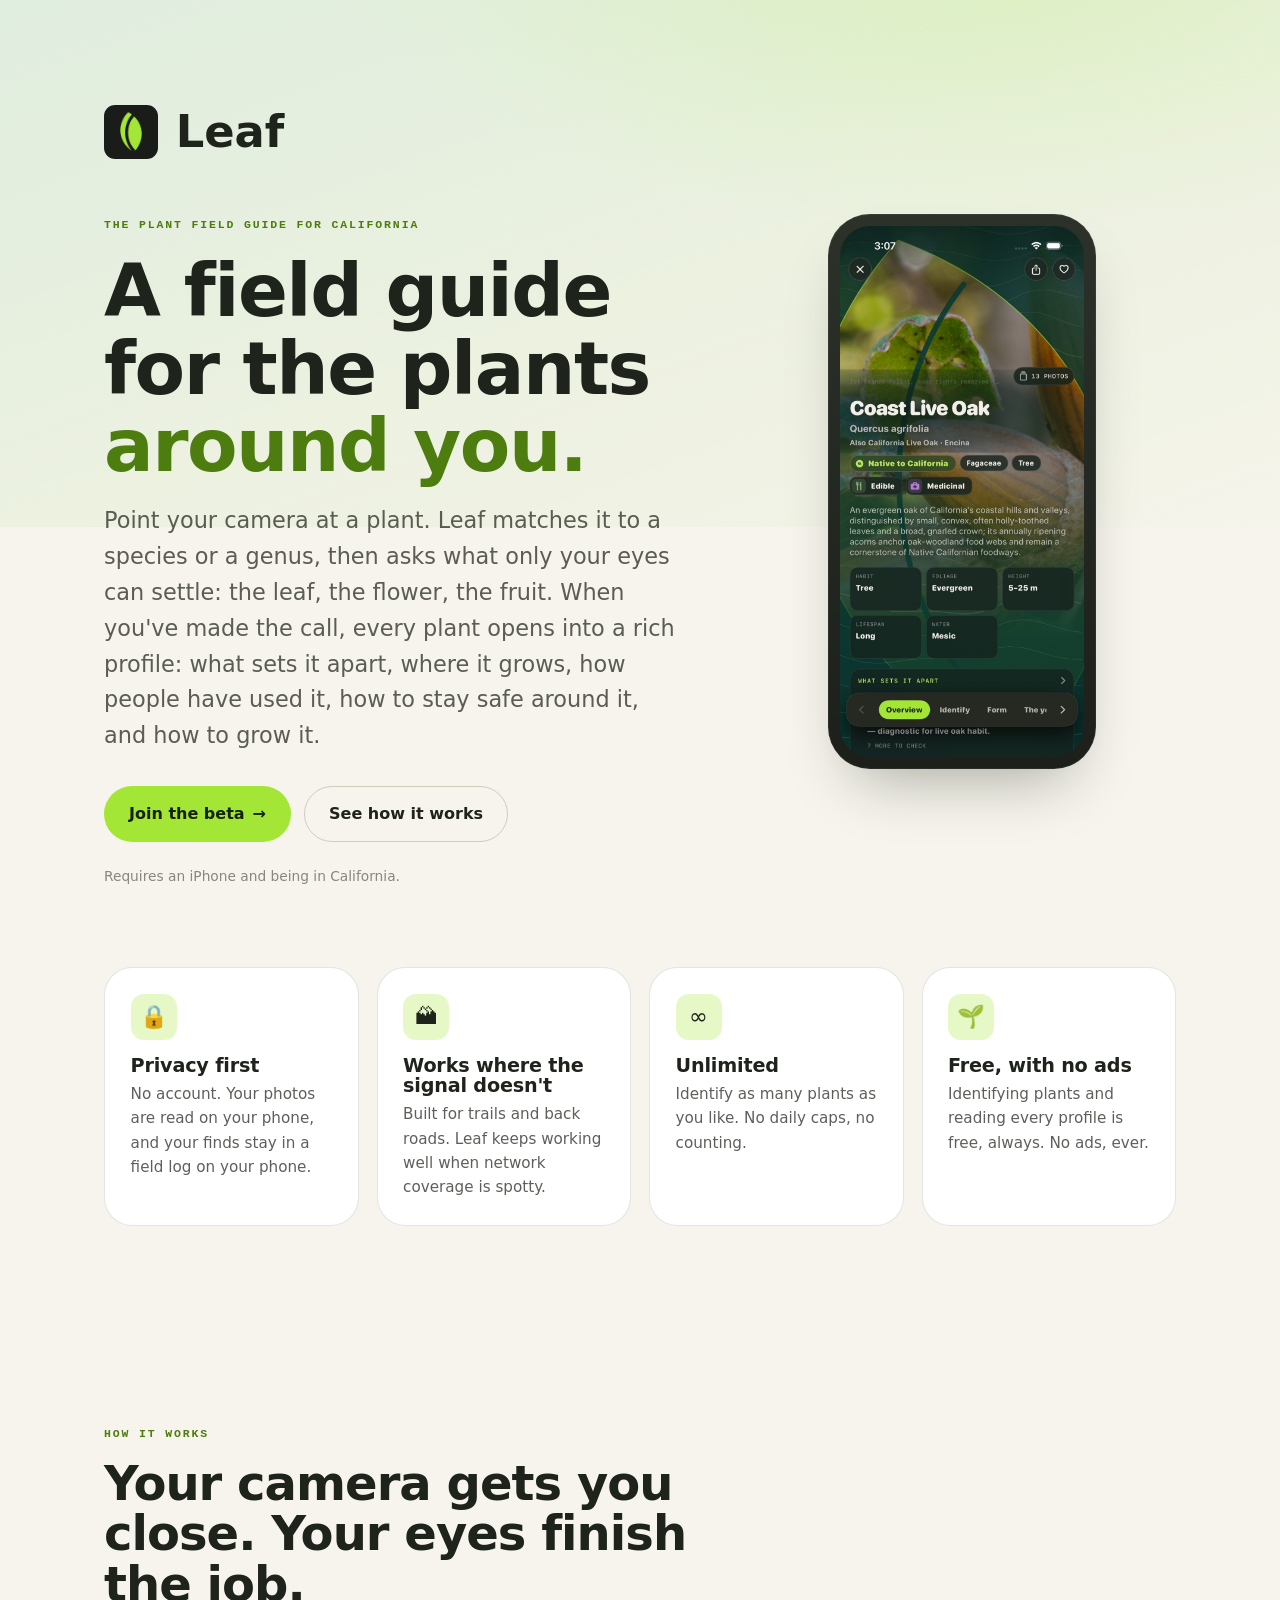
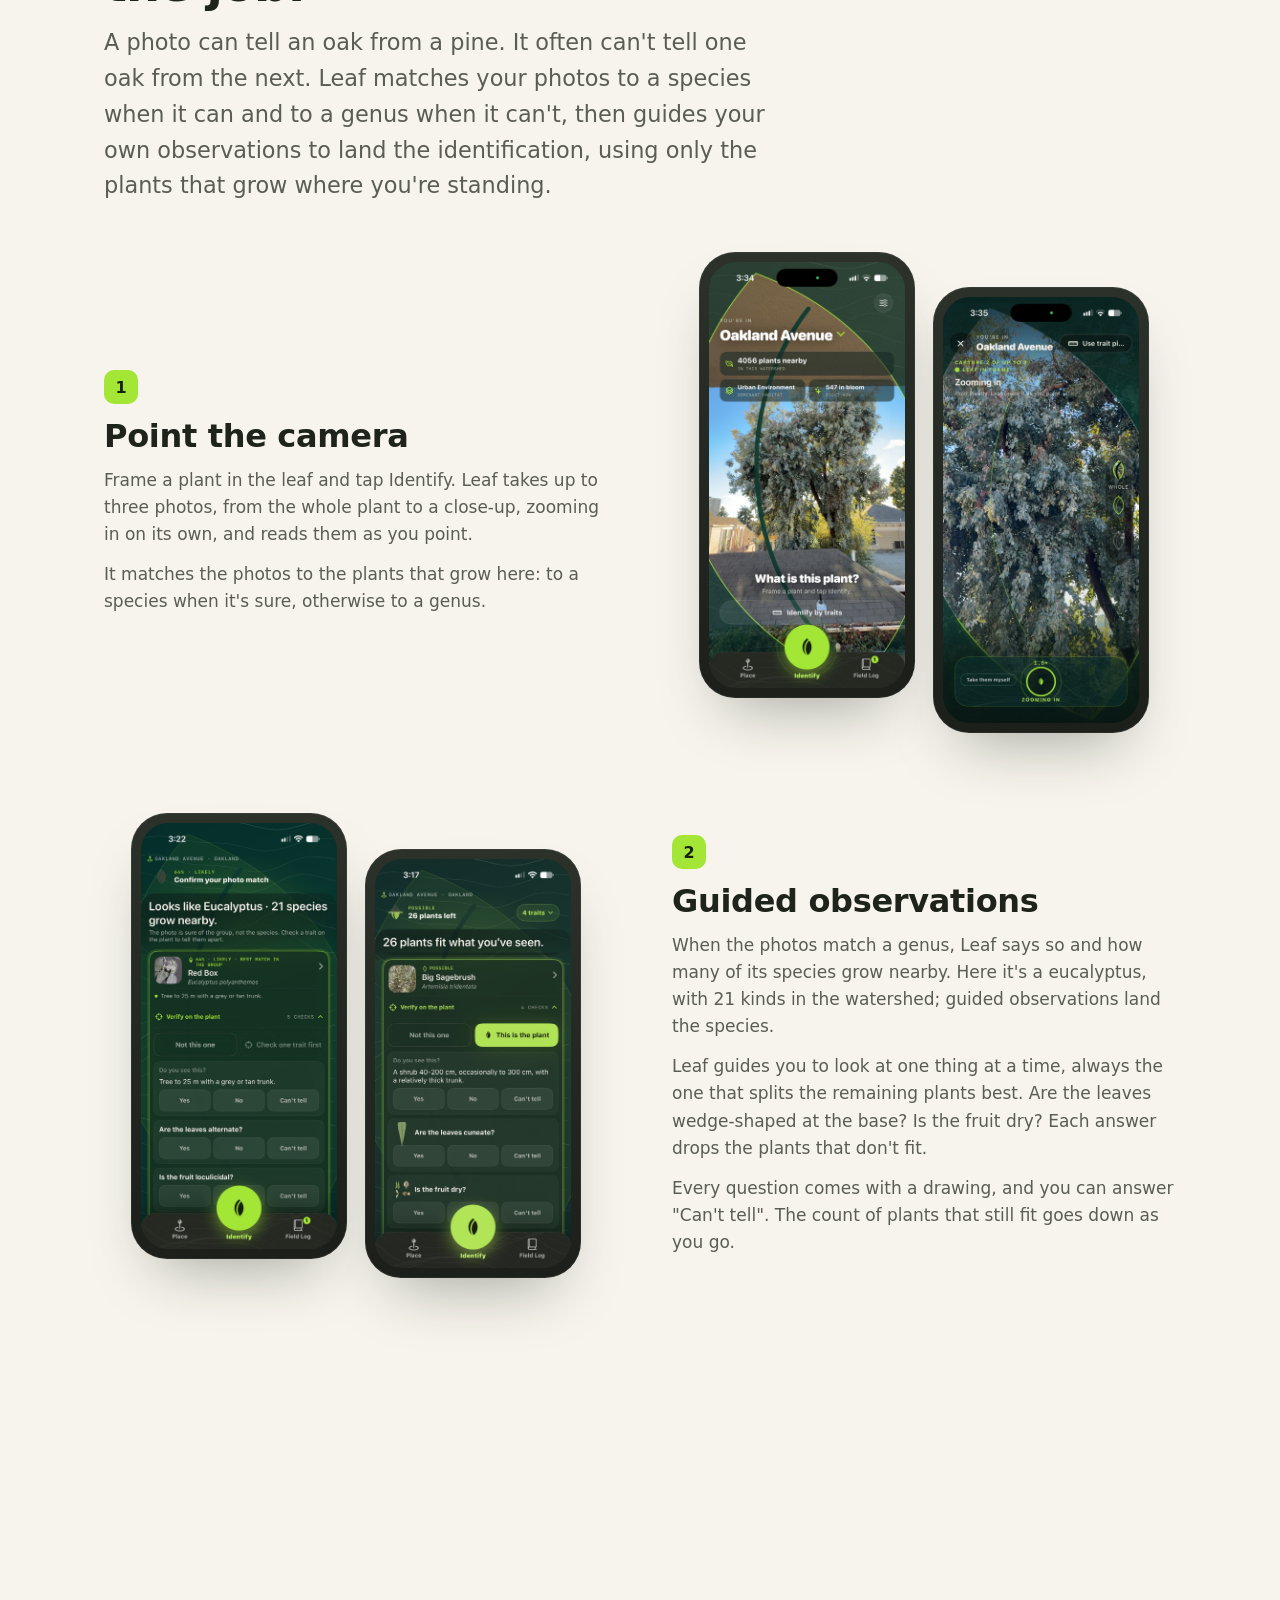
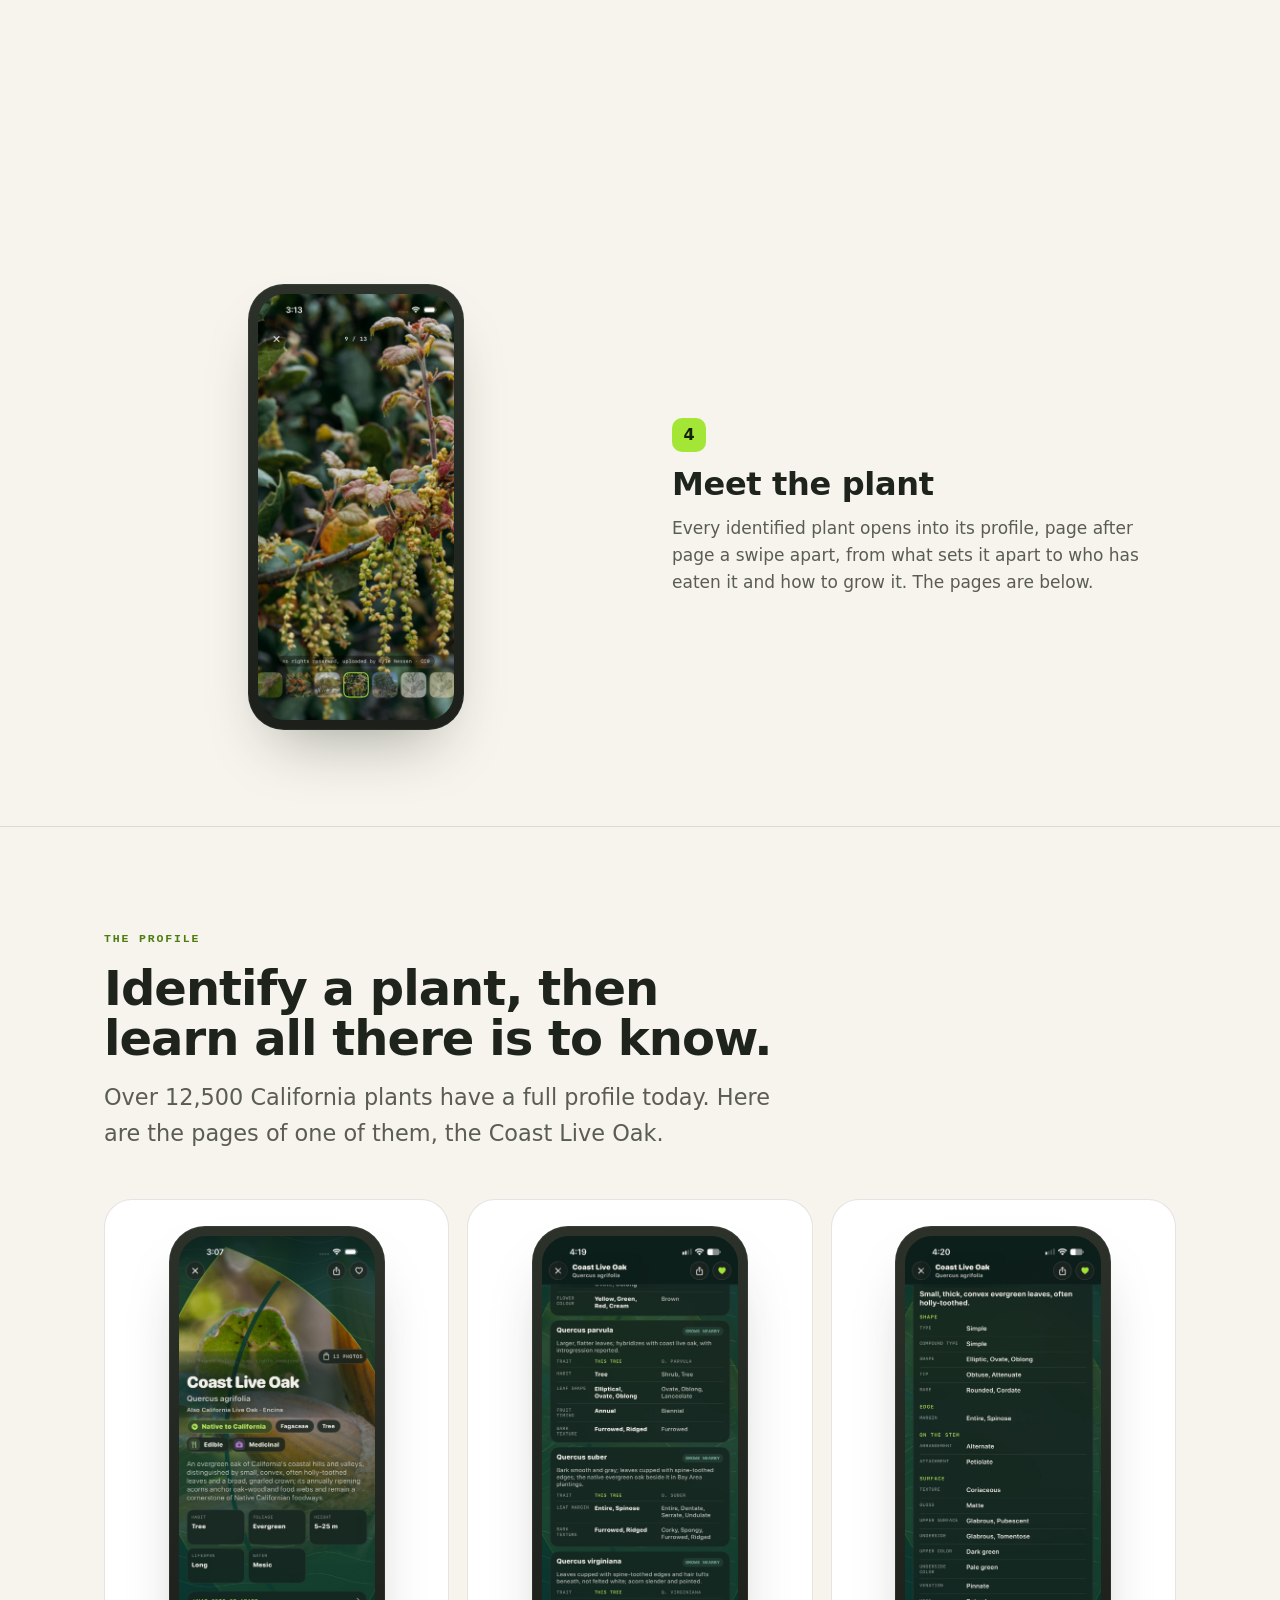
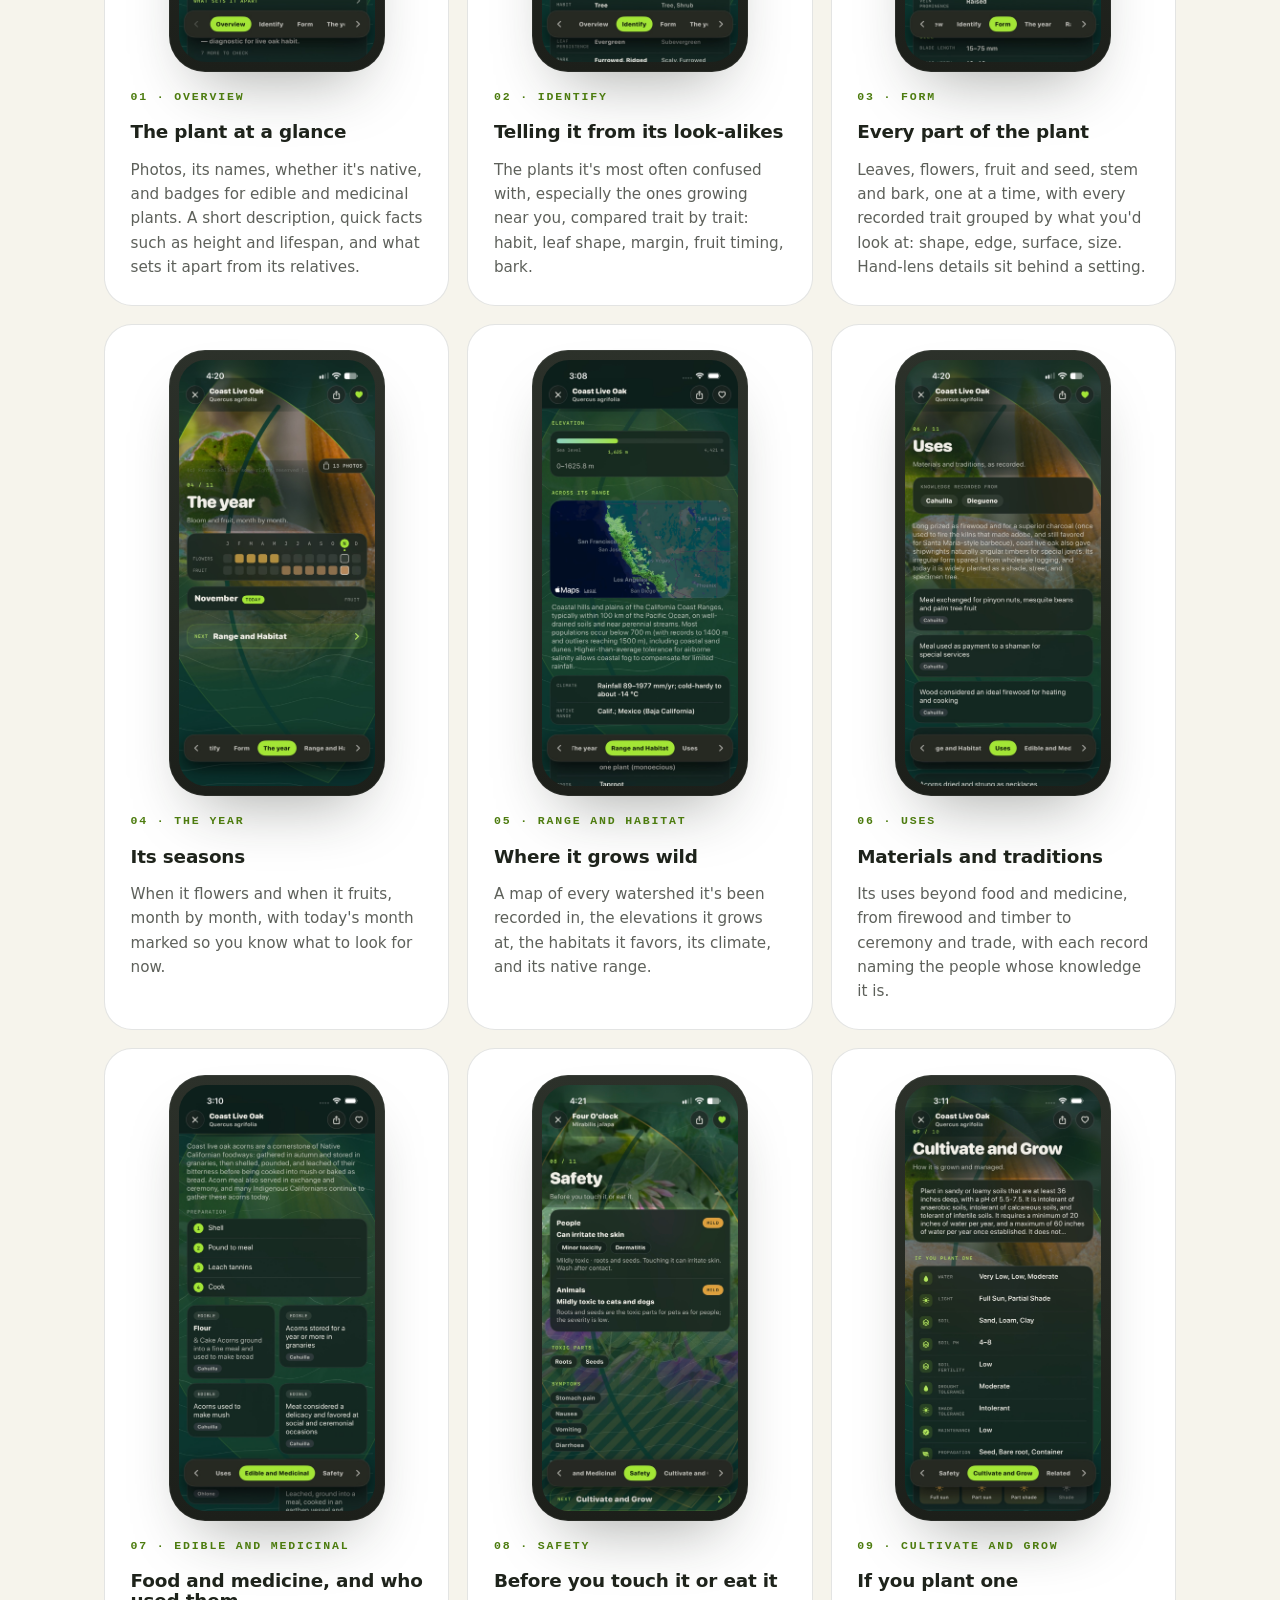
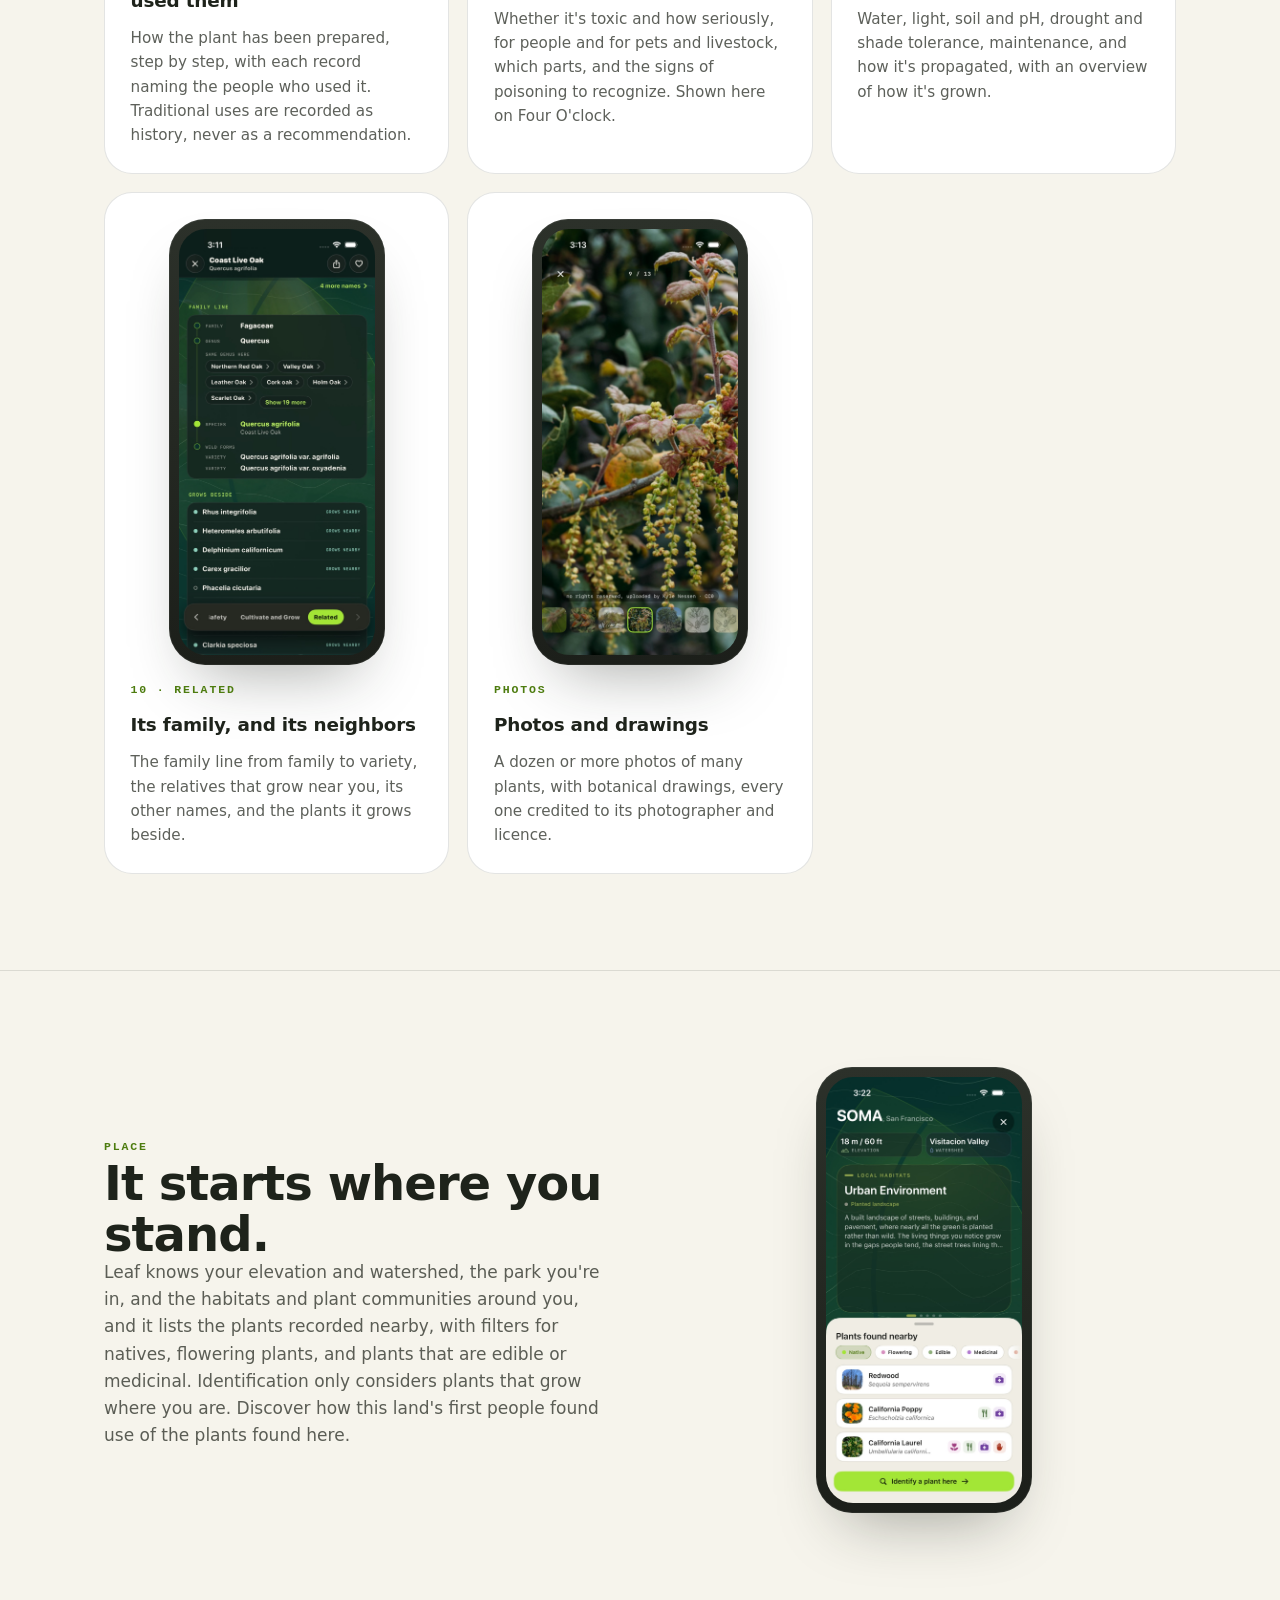
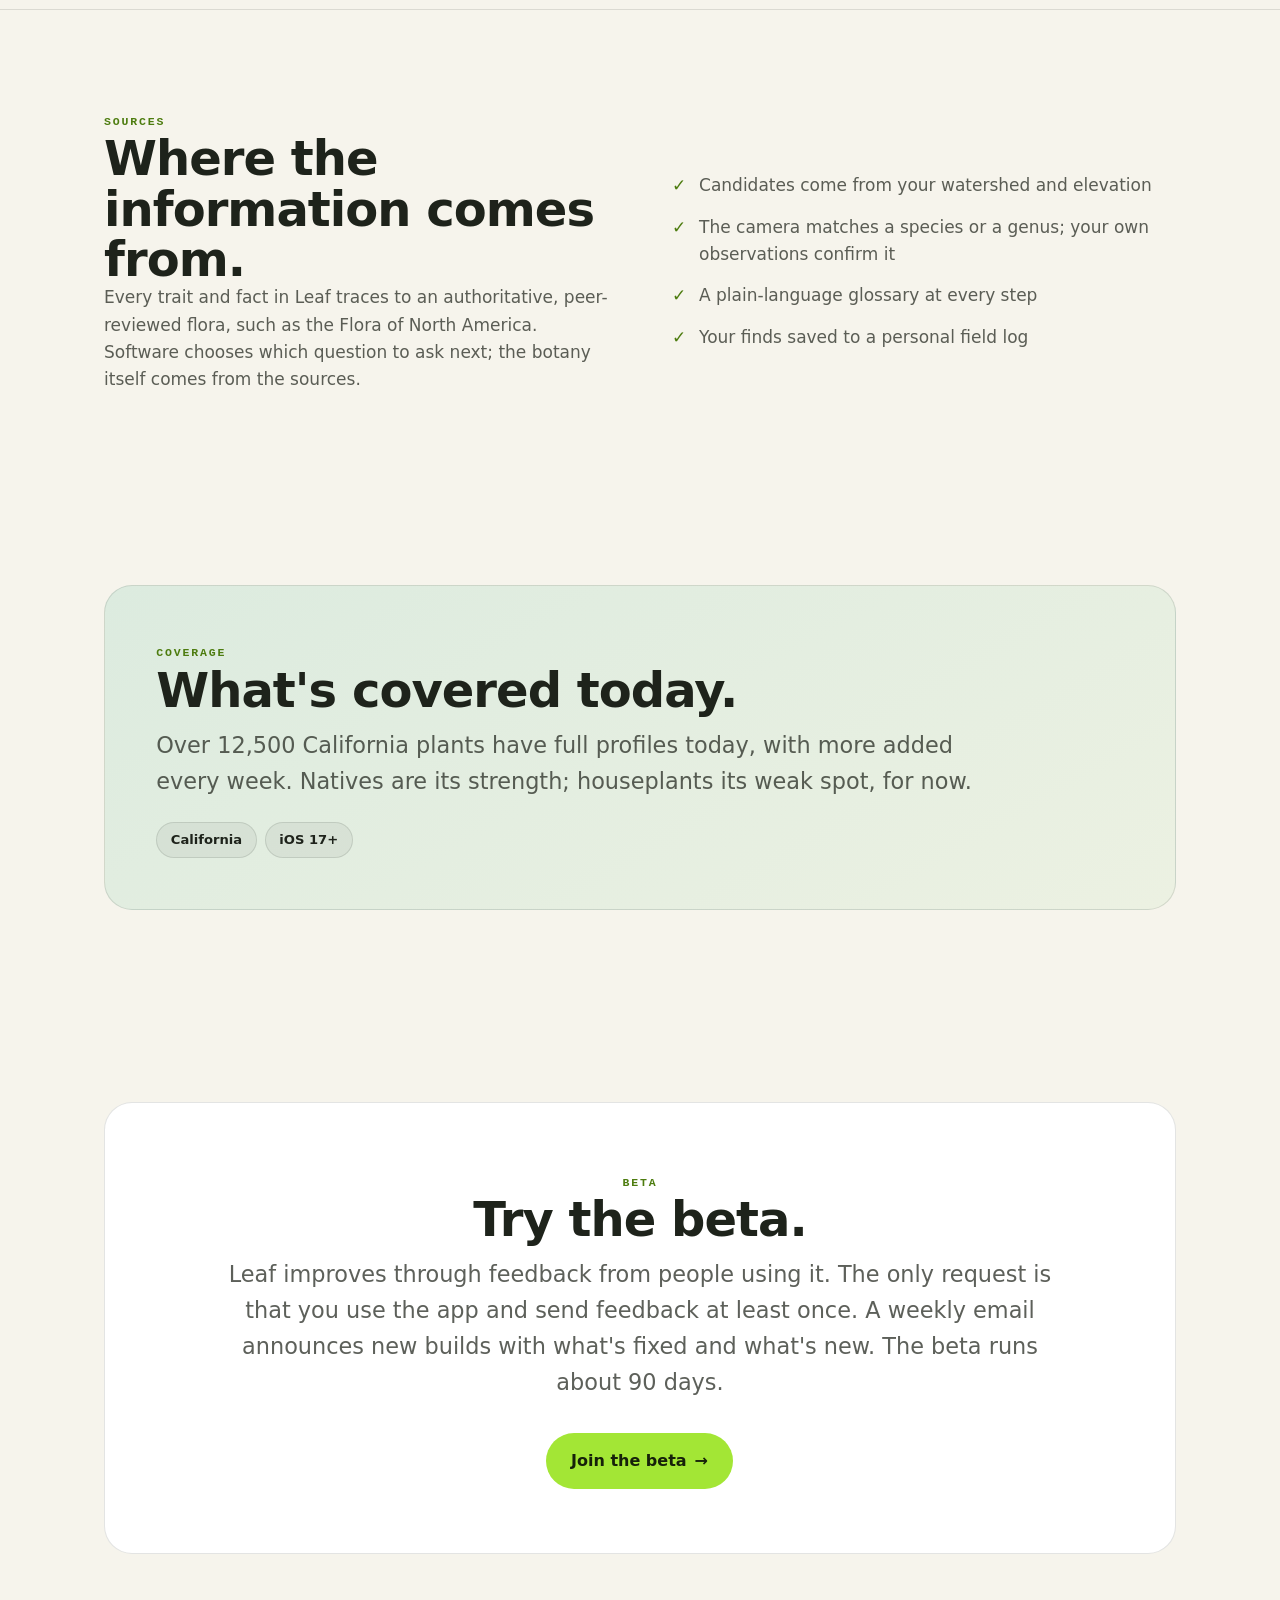
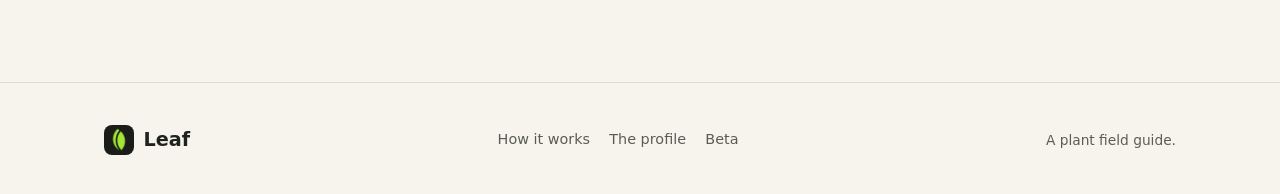
==== commit 01b49081: "Carry the owner's GitHub edits into the new pages Beta: "Leaf Beta" title, the "now in beta" headlin" ====
--- a/index.html
+++ b/index.html
@@ -18,14 +18,14 @@
   <div class="wrap">
     <div class="hero-copy">
       <a class="brand hero-brand" href="index.html"><img src="leaf-icon.png" alt=""> Leaf</a>
-      <span class="eyebrow">A plant field guide for California</span>
+      <span class="eyebrow">The plant field guide for California</span>
       <h1>A field guide for the plants <span class="em">around you.</span></h1>
       <p class="lede">Point your camera at a plant. Leaf matches it to a species or a genus, then asks what only your eyes can settle: the leaf, the flower, the fruit. When you've made the call, every plant opens into a rich profile: what sets it apart, where it grows, how people have used it, how to stay safe around it, and how to grow it.</p>
       <div class="hero-cta">
         <a class="btn btn-primary" href="beta.html">Join the beta <span class="arrow">&rarr;</span></a>
         <a class="btn btn-ghost" href="#how">See how it works</a>
       </div>
-      <p class="hero-note">iPhone, iOS 17+ &middot; California only for now</p>
+      <p class="hero-note">Requires an iPhone and being in California.</p>
     </div>
 
     <div class="hero-mock">
@@ -153,7 +153,7 @@
   <div class="wrap">
     <div class="section-head reveal">
       <span class="eyebrow">The profile</span>
-      <h2>Every plant, page by page.</h2>
+      <h2>Identify a plant, then learn all there is to know.</h2>
       <p class="lede">Over 12,500 California plants have a full profile today. Here are the pages of one of them, the Coast Live Oak.</p>
     </div>
 
@@ -236,7 +236,7 @@
     <div class="reveal">
       <span class="eyebrow">Place</span>
       <h2>It starts where you stand.</h2>
-      <p class="prose muted">Leaf knows your elevation and watershed, the park you're in, the Indigenous people whose homeland it is, and the habitats around you, and it lists the plants recorded nearby, with filters for natives, flowering plants, and plants that are edible or medicinal. Identification only considers plants that grow where you are.</p>
+      <p class="prose muted">Leaf knows your elevation and watershed, the park you're in, and the habitats and plant communities around you, and it lists the plants recorded nearby, with filters for natives, flowering plants, and plants that are edible or medicinal. Identification only considers plants that grow where you are. Discover how this land's first people found use of the plants found here.</p>
     </div>
     <div class="flow-shots reveal">
       <div class="phone phone-sm">
@@ -260,8 +260,8 @@
     <ul class="badge-list reveal">
       <li><span class="tick">&#10003;</span> Candidates come from your watershed and elevation</li>
       <li><span class="tick">&#10003;</span> The camera matches a species or a genus; your own observations confirm it</li>
-      <li><span class="tick">&#10003;</span> A plain-language glossary is a long-press away</li>
-      <li><span class="tick">&#10003;</span> Your finds saved to a personal field log, no account needed</li>
+      <li><span class="tick">&#10003;</span> A plain-language glossary at every step</li>
+      <li><span class="tick">&#10003;</span> Your finds saved to a personal field log</li>
     </ul>
   </div>
 </section>
@@ -301,9 +301,9 @@
     <div class="flinks">
       <a href="#how">How it works</a>
       <a href="#profile">The profile</a>
-      <a href="beta.html">Beta program</a>
-    </div>
-    <span class="muted">A plant field guide. Data from public, peer-reviewed floras.</span>
+      <a href="beta.html">Beta</a>
+    </div>
+    <span class="muted">A plant field guide.</span>
   </div>
 </footer>
 
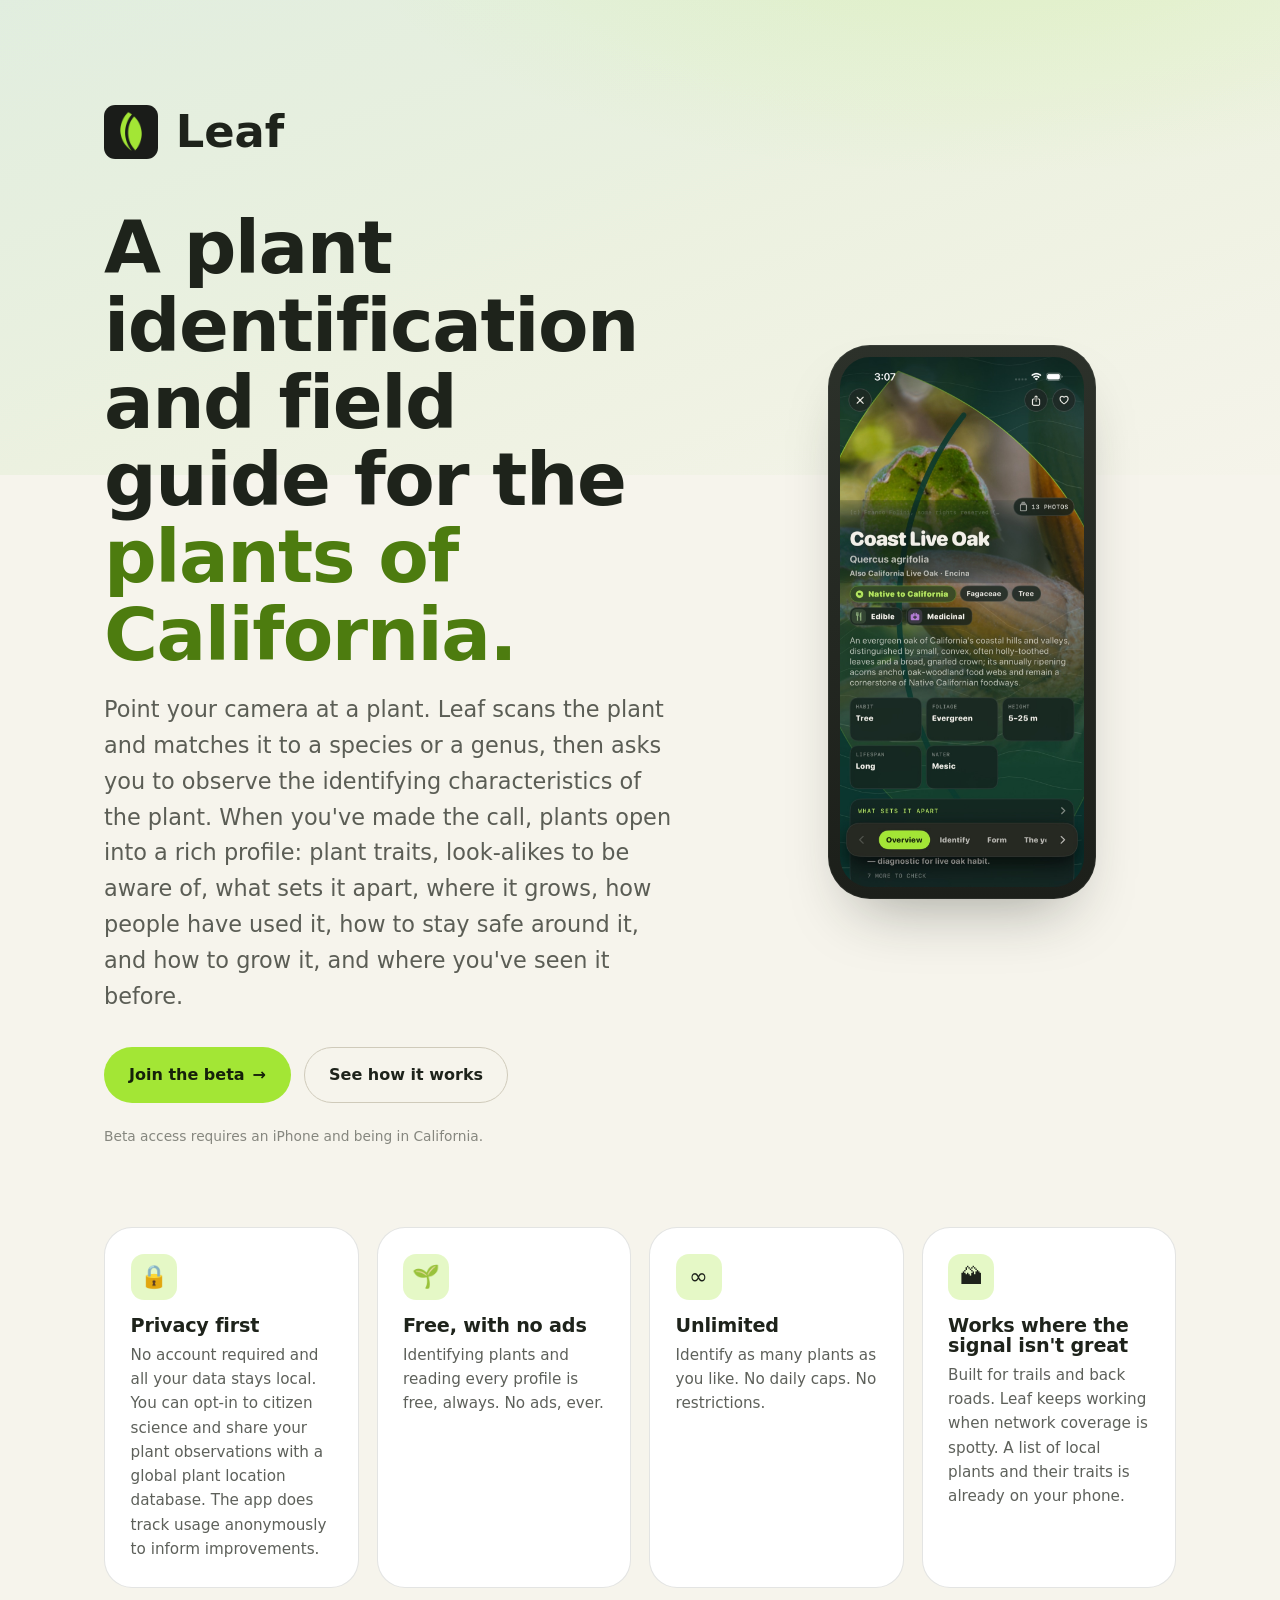
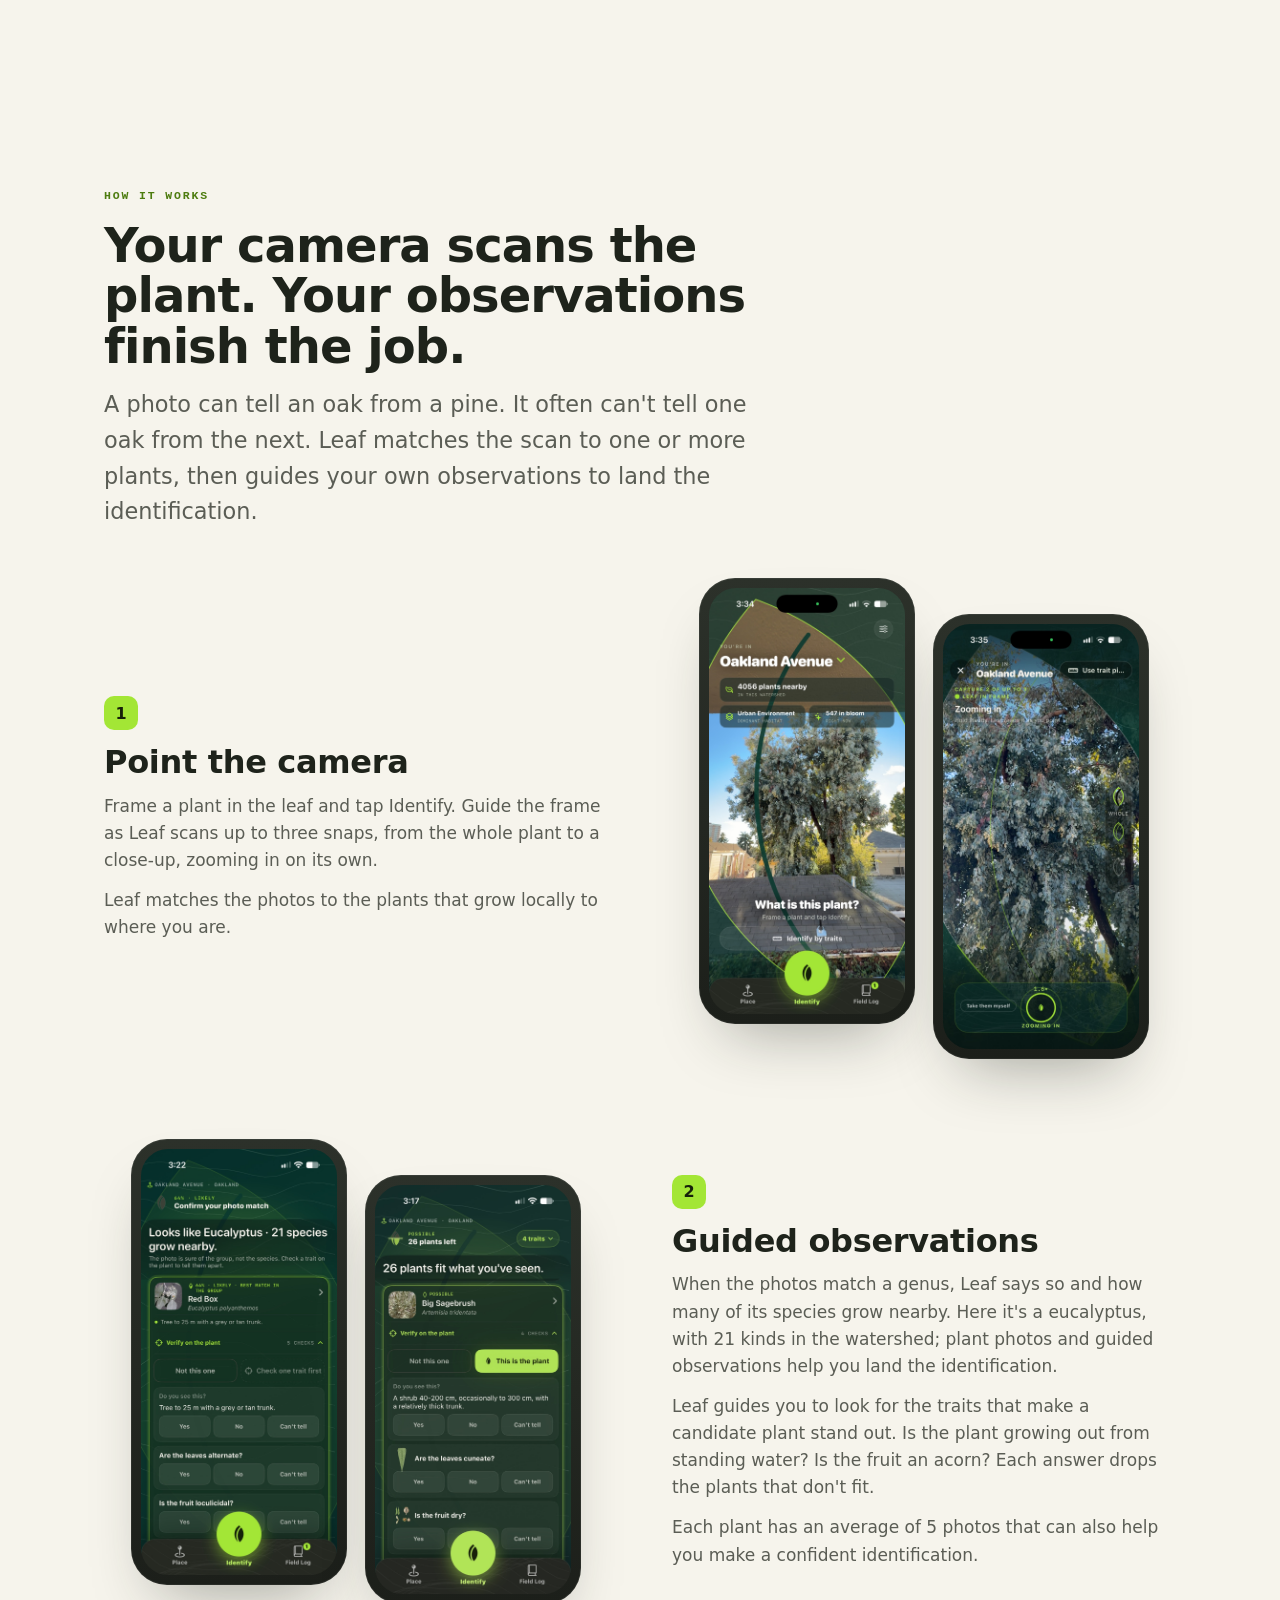
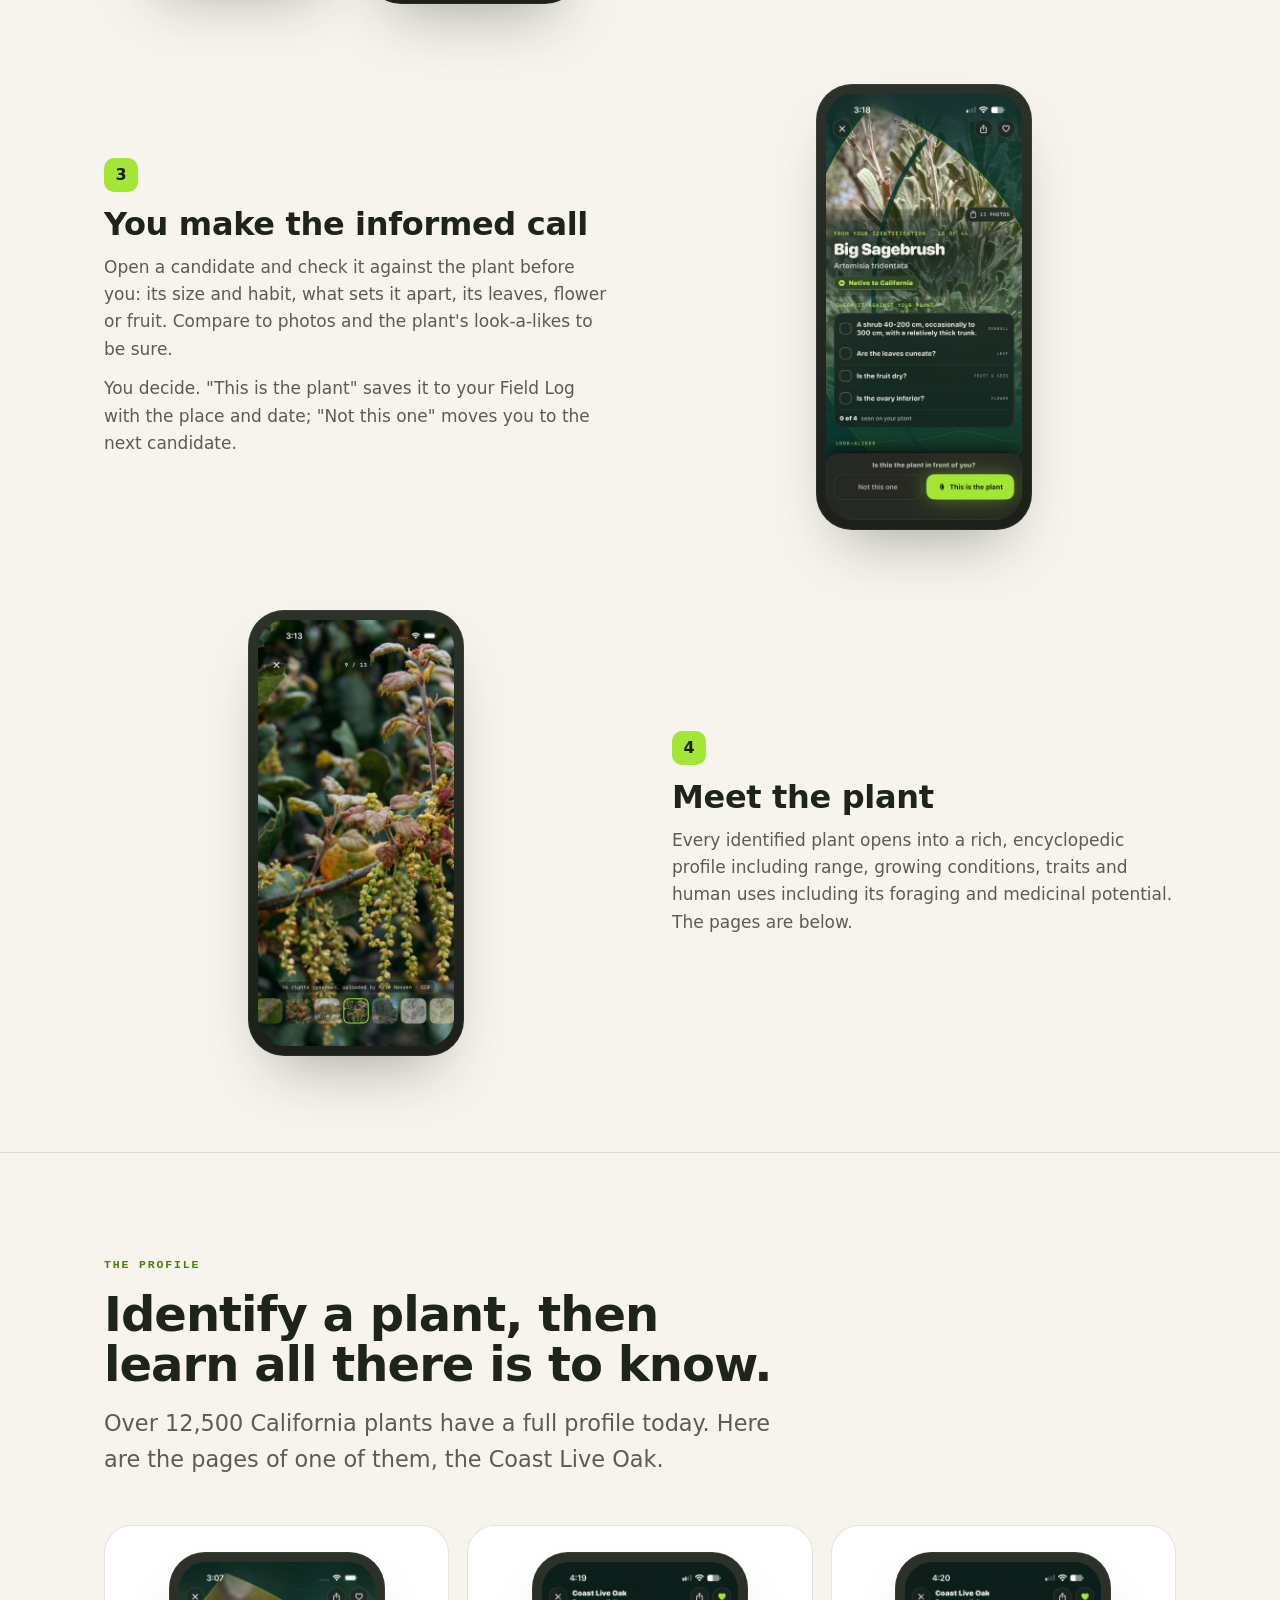
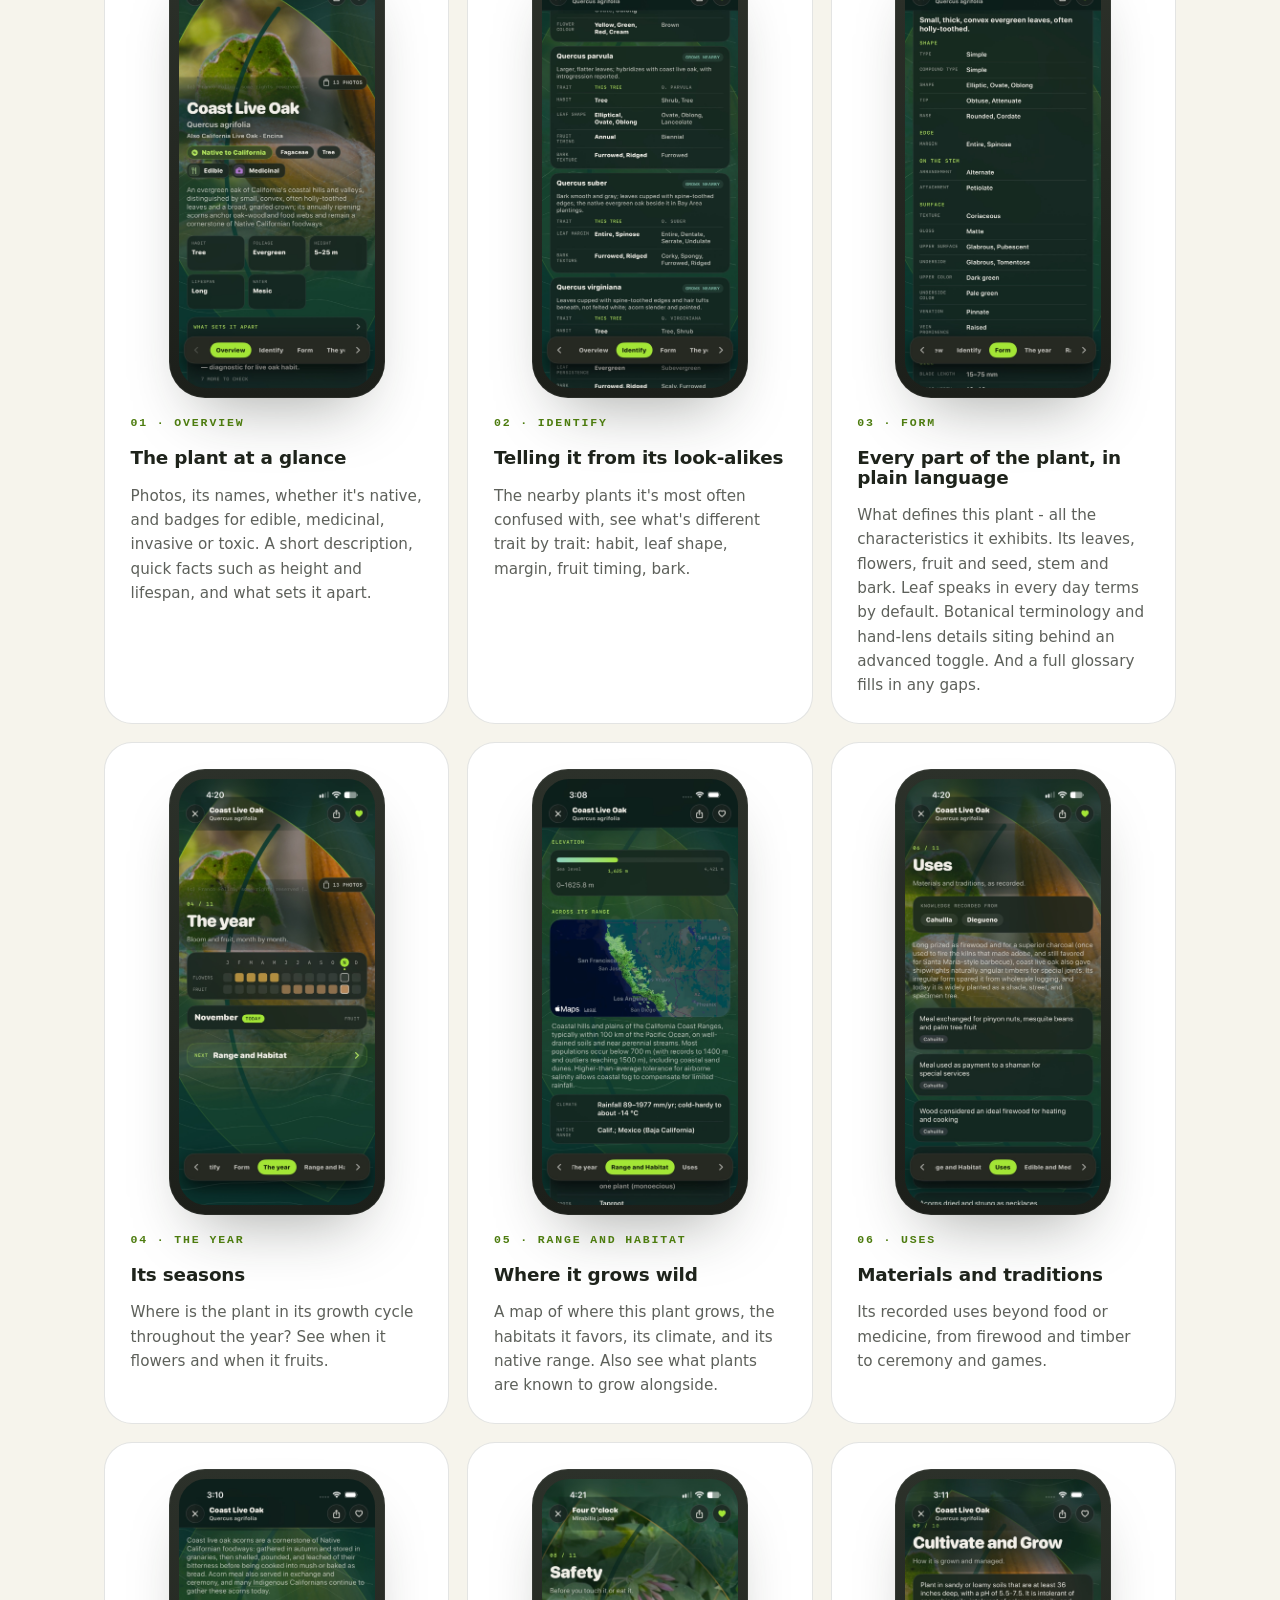
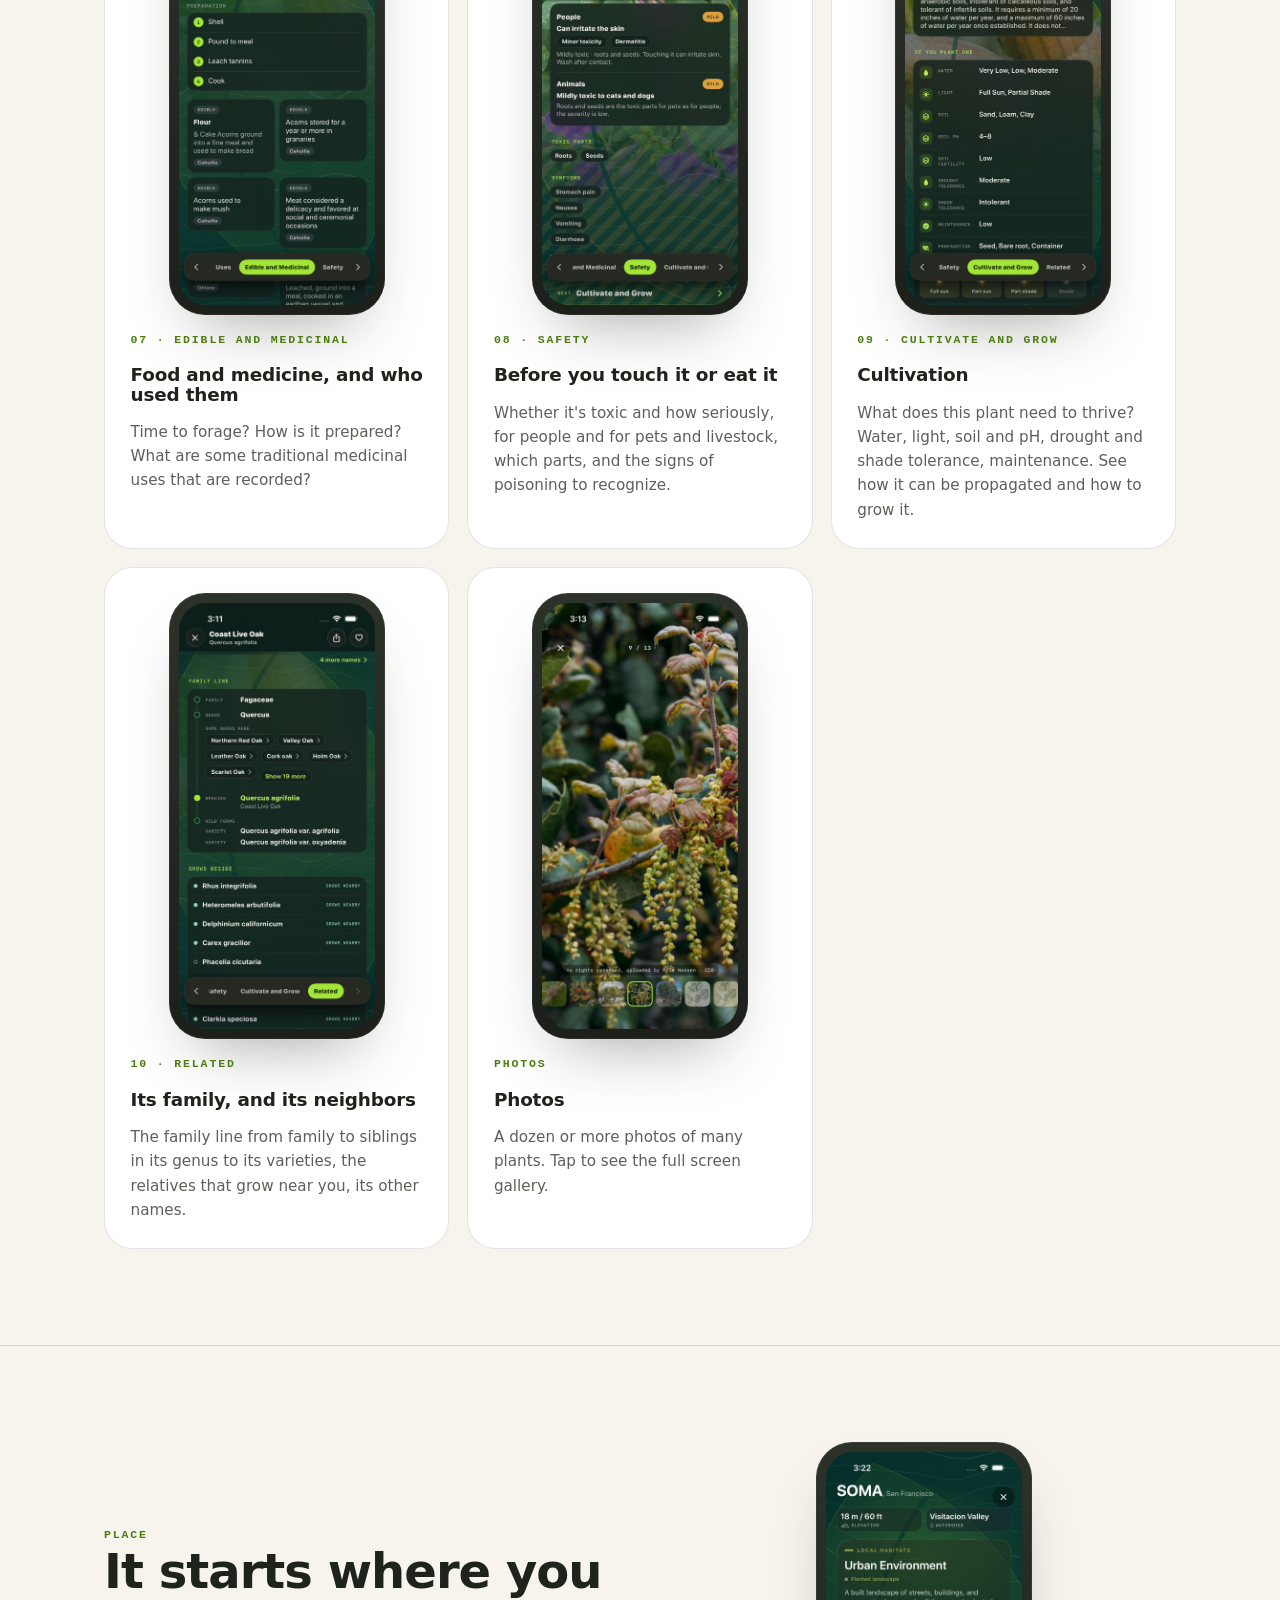
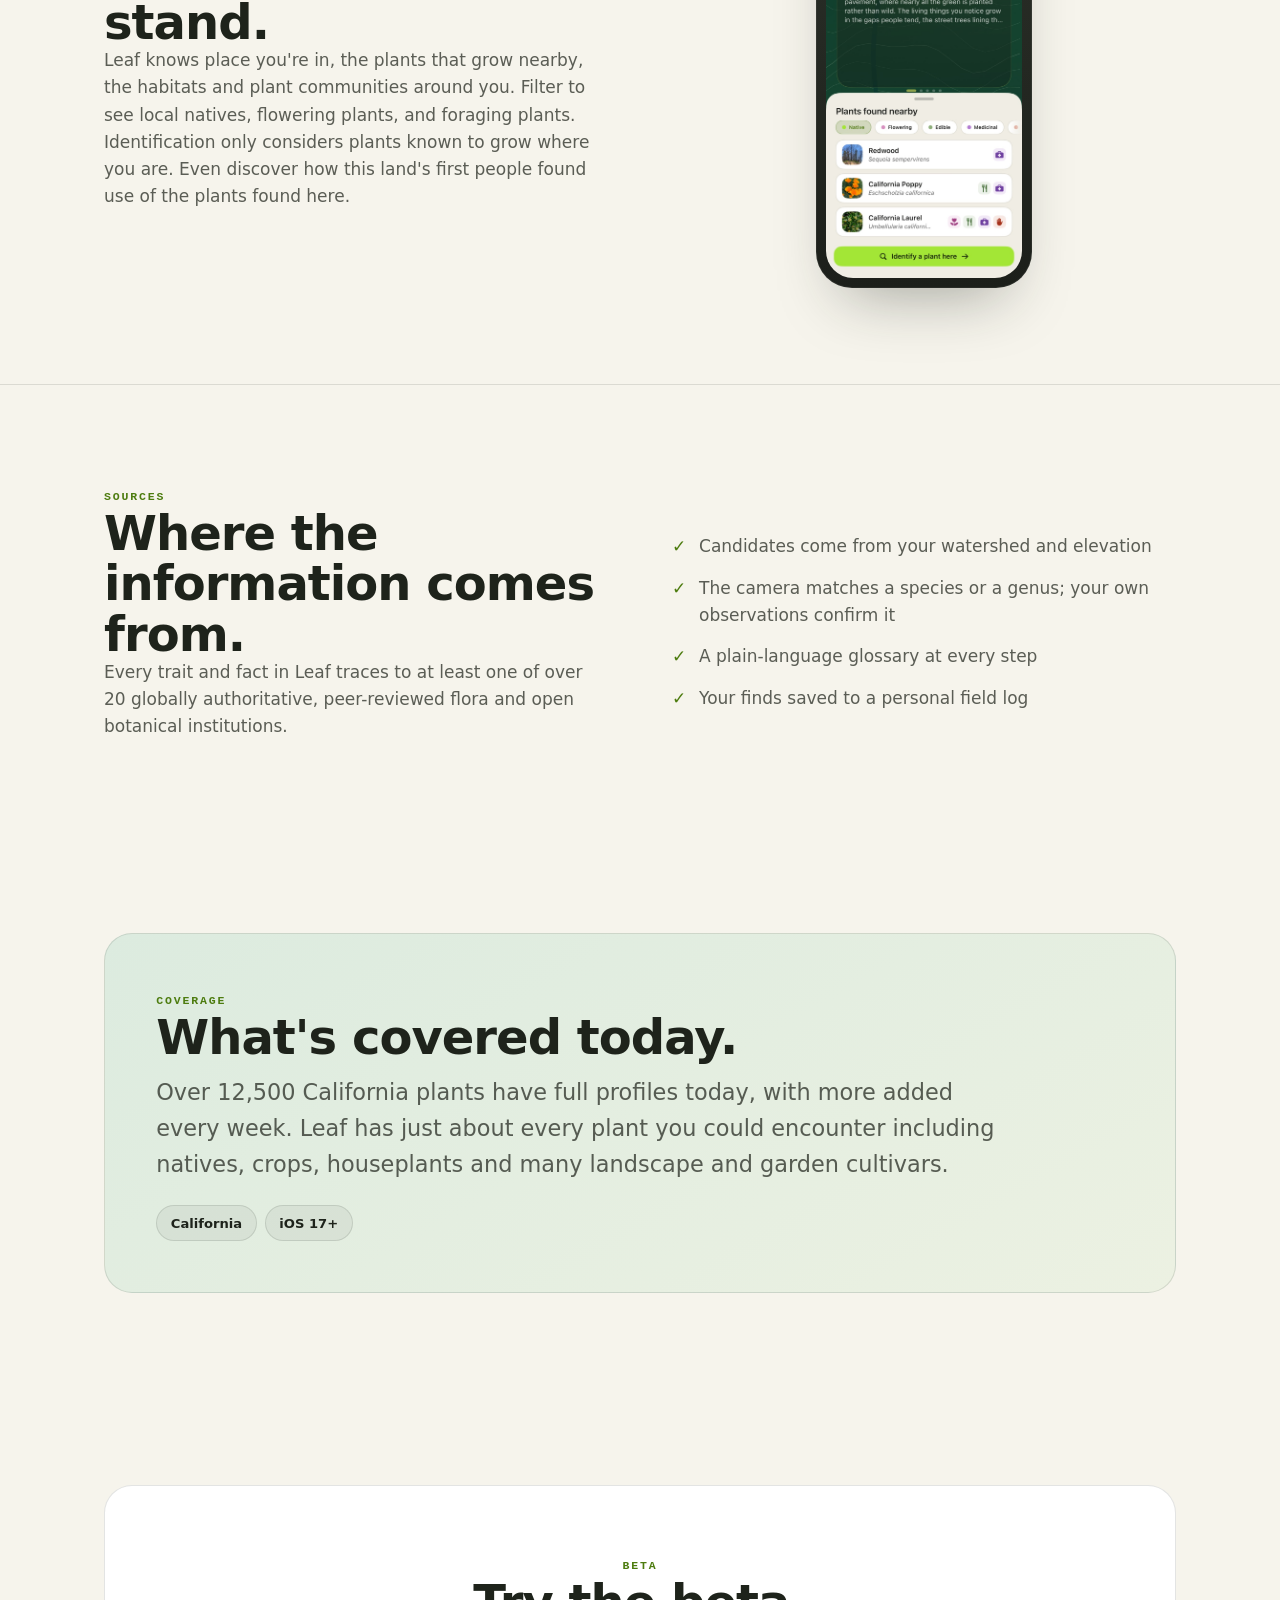
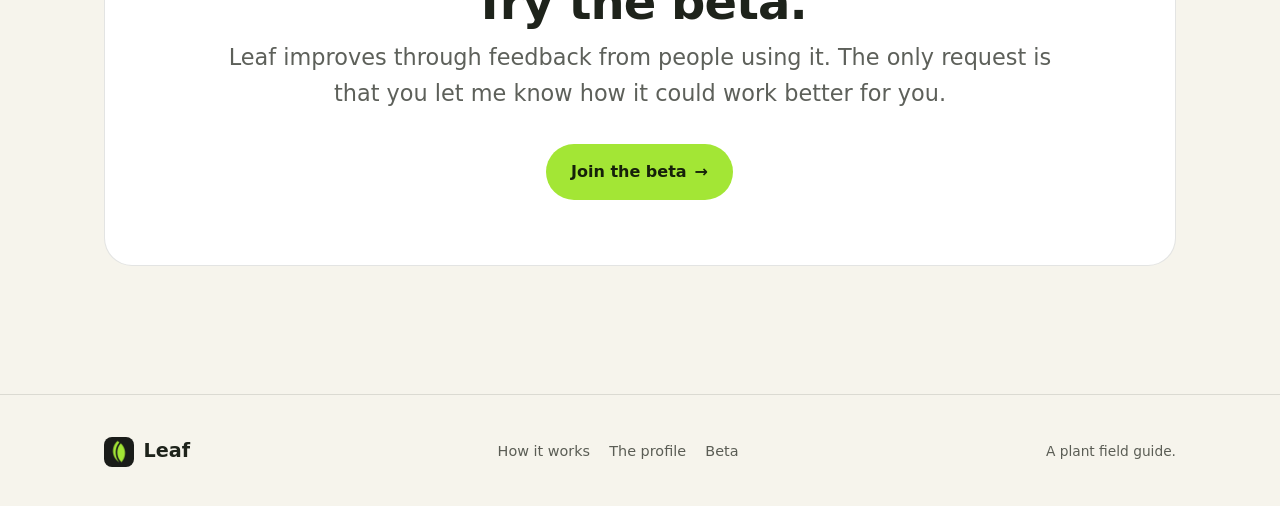
==== commit c591e589: "Revise text content for improved clarity Updated various text elements in index.html for clarity and" ====
--- a/index.html
+++ b/index.html
@@ -3,9 +3,9 @@
 <head>
 <meta charset="utf-8">
 <meta name="viewport" content="width=device-width, initial-scale=1">
-<title>Leaf: a field guide for the plants around you</title>
-<meta name="description" content="Leaf identifies the plants around you with your camera and your own eyes, then tells their story: where they grow wild, how to grow them, their uses as food and medicine, and how to stay safe around them. A plant field guide for California.">
-<meta property="og:title" content="Leaf: know the plants around you">
+<title>Leaf: A plant field guide for California</title>
+<meta name="description" content="Leaf helps you identify the plants around you with your camera and your own observations, then tells their story: what sets them apart, where they grow wild, how to grow them, their uses as food and medicine, and if you should avoid them.">
+<meta property="og:title" content="Leaf:  A plant field guide for California">
 <meta property="og:description" content="Point your camera, check what you see, and meet the plant: a rich profile for every one.">
 <meta property="og:type" content="website">
 <link rel="icon" href="leaf-icon.png">
@@ -18,14 +18,13 @@
   <div class="wrap">
     <div class="hero-copy">
       <a class="brand hero-brand" href="index.html"><img src="leaf-icon.png" alt=""> Leaf</a>
-      <span class="eyebrow">The plant field guide for California</span>
-      <h1>A field guide for the plants <span class="em">around you.</span></h1>
-      <p class="lede">Point your camera at a plant. Leaf matches it to a species or a genus, then asks what only your eyes can settle: the leaf, the flower, the fruit. When you've made the call, every plant opens into a rich profile: what sets it apart, where it grows, how people have used it, how to stay safe around it, and how to grow it.</p>
+      <h1>A plant identification and field guide for the <span class="em">plants of California.</span></h1>
+      <p class="lede">Point your camera at a plant. Leaf scans the plant and matches it to a species or a genus, then asks you to observe the identifying characteristics of the plant. When you've made the call, plants open into a rich profile: plant traits, look-alikes to be aware of, what sets it apart, where it grows, how people have used it, how to stay safe around it, and how to grow it, and where you've seen it before.</p>
       <div class="hero-cta">
         <a class="btn btn-primary" href="beta.html">Join the beta <span class="arrow">&rarr;</span></a>
         <a class="btn btn-ghost" href="#how">See how it works</a>
       </div>
-      <p class="hero-note">Requires an iPhone and being in California.</p>
+      <p class="hero-note">Beta access requires an iPhone and being in California.</p>
     </div>
 
     <div class="hero-mock">
@@ -44,23 +43,23 @@
       <div class="promise reveal">
         <div class="ficon">&#128274;</div>
         <h3>Privacy first</h3>
-        <p>No account. Your photos are read on your phone, and your finds stay in a field log on your phone.</p>
-      </div>
-      <div class="promise reveal">
-        <div class="ficon">&#127956;</div>
-        <h3>Works where the signal doesn't</h3>
-        <p>Built for trails and back roads. Leaf keeps working well when network coverage is spotty.</p>
-      </div>
-      <div class="promise reveal">
-        <div class="ficon">&#8734;</div>
-        <h3>Unlimited</h3>
-        <p>Identify as many plants as you like. No daily caps, no counting.</p>
+        <p>No account required and all your data stays local. You can opt-in to citizen science and share your plant observations with a global plant location database. The app does track usage anonymously to inform improvements.</p>
       </div>
       <div class="promise reveal">
         <div class="ficon">&#127793;</div>
         <h3>Free, with no ads</h3>
         <p>Identifying plants and reading every profile is free, always. No ads, ever.</p>
-      </div>
+      </div>      <div class="promise reveal">
+        <div class="ficon">&#8734;</div>
+        <h3>Unlimited</h3>
+        <p>Identify as many plants as you like. No daily caps. No restrictions.</p>
+      </div>
+      <div class="promise reveal">
+        <div class="ficon">&#127956;</div>
+        <h3>Works where the signal isn't great</h3>
+        <p>Built for trails and back roads. Leaf keeps working when network coverage is spotty. A list of local plants and their traits is already on your phone.</p>
+      </div>
+
     </div>
   </div>
 </section>
@@ -70,8 +69,8 @@
   <div class="wrap">
     <div class="section-head reveal">
       <span class="eyebrow">How it works</span>
-      <h2>Your camera gets you close. Your eyes finish the job.</h2>
-      <p class="lede">A photo can tell an oak from a pine. It often can't tell one oak from the next. Leaf matches your photos to a species when it can and to a genus when it can't, then guides your own observations to land the identification, using only the plants that grow where you're standing.</p>
+      <h2>Your camera scans the plant. Your observations finish the job.</h2>
+      <p class="lede">A photo can tell an oak from a pine. It often can't tell one oak from the next. Leaf matches the scan to one or more plants, then guides your own observations to land the identification.</p>
     </div>
 
     <div class="flow">
@@ -79,8 +78,8 @@
         <div class="flow-copy">
           <div class="num">1</div>
           <h3>Point the camera</h3>
-          <p>Frame a plant in the leaf and tap Identify. Leaf takes up to three photos, from the whole plant to a close-up, zooming in on its own, and reads them as you point.</p>
-          <p>It matches the photos to the plants that grow here: to a species when it's sure, otherwise to a genus.</p>
+          <p>Frame a plant in the leaf and tap Identify. Guide the frame as Leaf scans up to three snaps, from the whole plant to a close-up, zooming in on its own.</p>
+          <p>Leaf matches the photos to the plants that grow locally to where you are.</p>
         </div>
         <div class="flow-shots">
           <div class="phone phone-sm">
@@ -98,9 +97,9 @@
         <div class="flow-copy">
           <div class="num">2</div>
           <h3>Guided observations</h3>
-          <p>When the photos match a genus, Leaf says so and how many of its species grow nearby. Here it's a eucalyptus, with 21 kinds in the watershed; guided observations land the species.</p>
-          <p>Leaf guides you to look at one thing at a time, always the one that splits the remaining plants best. Are the leaves wedge-shaped at the base? Is the fruit dry? Each answer drops the plants that don't fit.</p>
-          <p>Every question comes with a drawing, and you can answer "Can't tell". The count of plants that still fit goes down as you go.</p>
+          <p>When the photos match a genus, Leaf says so and how many of its species grow nearby. Here it's a eucalyptus, with 21 kinds in the watershed; plant photos and guided observations help you land the identification.</p>
+          <p>Leaf guides you to look for the traits that make a candidate plant stand out. Is the plant growing out from standing water? Is the fruit an acorn? Each answer drops the plants that don't fit.</p>
+          <p>Each plant has an average of 5 photos that can also help you make a confident identification.</p>
         </div>
         <div class="flow-shots">
           <div class="phone phone-sm">
@@ -117,9 +116,9 @@
       <div class="flow-step reveal">
         <div class="flow-copy">
           <div class="num">3</div>
-          <h3>Make the call</h3>
-          <p>Open a candidate and check it against your plant: its size and habit, its leaves, its fruit, side by side with photos and its look-alikes.</p>
-          <p>You decide. "This is the plant" saves it to your field log with the place and date; "Not this one" moves you to the next candidate.</p>
+          <h3>You make the informed call</h3>
+          <p>Open a candidate and check it against the plant before you: its size and habit, what sets it apart, its leaves, flower or fruit. Compare to photos and the plant's look-a-likes to be sure.</p>
+          <p>You decide. "This is the plant" saves it to your Field Log with the place and date; "Not this one" moves you to the next candidate.</p>
         </div>
         <div class="flow-shots">
           <div class="phone phone-sm">
@@ -133,7 +132,7 @@
         <div class="flow-copy">
           <div class="num">4</div>
           <h3>Meet the plant</h3>
-          <p>Every identified plant opens into its profile, page after page a swipe apart, from what sets it apart to who has eaten it and how to grow it. The pages are below.</p>
+          <p>Every identified plant opens into a rich, encyclopedic profile including range, growing conditions, traits and human uses including its foraging and medicinal potential. The pages are below.</p>
         </div>
         <div class="flow-shots">
           <div class="phone phone-sm">
@@ -162,67 +161,67 @@
         <div class="phone phone-sm"><img class="phone-img" loading="lazy" src="profile-overview.jpg" width="820" height="1782" alt="The Coast Live Oak Overview page."></div>
         <span class="eyebrow">01 &middot; Overview</span>
         <h3>The plant at a glance</h3>
-        <p>Photos, its names, whether it's native, and badges for edible and medicinal plants. A short description, quick facts such as height and lifespan, and what sets it apart from its relatives.</p>
+        <p>Photos, its names, whether it's native, and badges for edible, medicinal, invasive or toxic. A short description, quick facts such as height and lifespan, and what sets it apart.</p>
       </article>
       <article class="page-card reveal">
         <div class="phone phone-sm"><img class="phone-img" loading="lazy" src="profile-identify.jpg" width="820" height="1782" alt="The Coast Live Oak Identify page comparing it trait by trait with Quercus parvula, Quercus suber and Quercus virginiana, each marked grows nearby."></div>
         <span class="eyebrow">02 &middot; Identify</span>
         <h3>Telling it from its look-alikes</h3>
-        <p>The plants it's most often confused with, especially the ones growing near you, compared trait by trait: habit, leaf shape, margin, fruit timing, bark.</p>
+        <p>The nearby plants it's most often confused with, see what's different trait by trait: habit, leaf shape, margin, fruit timing, bark.</p>
       </article>
       <article class="page-card reveal">
         <div class="phone phone-sm"><img class="phone-img" loading="lazy" src="profile-form.jpg" width="820" height="1782" alt="The Coast Live Oak Form page for leaves, with traits grouped under Shape, Edge, On the stem and Surface."></div>
         <span class="eyebrow">03 &middot; Form</span>
-        <h3>Every part of the plant</h3>
-        <p>Leaves, flowers, fruit and seed, stem and bark, one at a time, with every recorded trait grouped by what you'd look at: shape, edge, surface, size. Hand-lens details sit behind a setting.</p>
+        <h3>Every part of the plant, in plain language</h3>
+        <p>What defines this plant - all the characteristics it exhibits. Its leaves, flowers, fruit and seed, stem and bark. Leaf speaks in every day terms by default. Botanical terminology and hand-lens details siting behind an advanced toggle. And a full glossary fills in any gaps.</p>
       </article>
       <article class="page-card reveal">
         <div class="phone phone-sm"><img class="phone-img" loading="lazy" src="profile-year.jpg" width="820" height="1782" alt="The Coast Live Oak year page: a month-by-month chart of flowers and fruit, with November marked as today."></div>
         <span class="eyebrow">04 &middot; The year</span>
         <h3>Its seasons</h3>
-        <p>When it flowers and when it fruits, month by month, with today's month marked so you know what to look for now.</p>
+        <p>Where is the plant in its growth cycle throughout the year? See when it flowers and when it fruits.</p>
       </article>
       <article class="page-card reveal">
         <div class="phone phone-sm"><img class="phone-img" loading="lazy" src="profile-range.jpg" width="820" height="1782" alt="The Coast Live Oak Range and Habitat page with an elevation bar and a range map."></div>
         <span class="eyebrow">05 &middot; Range and habitat</span>
         <h3>Where it grows wild</h3>
-        <p>A map of every watershed it's been recorded in, the elevations it grows at, the habitats it favors, its climate, and its native range.</p>
+        <p>A map of where this plant grows, the habitats it favors, its climate, and its native range. Also see what plants are known to grow alongside.</p>
       </article>
       <article class="page-card reveal">
         <div class="phone phone-sm"><img class="phone-img" loading="lazy" src="profile-uses.jpg" width="820" height="1782" alt="The Coast Live Oak Uses page: knowledge recorded from the Cahuilla and Diegueno, a summary of its uses as firewood, charcoal and timber, and individual records."></div>
         <span class="eyebrow">06 &middot; Uses</span>
         <h3>Materials and traditions</h3>
-        <p>Its uses beyond food and medicine, from firewood and timber to ceremony and trade, with each record naming the people whose knowledge it is.</p>
+        <p>Its recorded uses beyond food or medicine, from firewood and timber to ceremony and games.</p>
       </article>
       <article class="page-card reveal">
         <div class="phone phone-sm"><img class="phone-img" loading="lazy" src="profile-edible.jpg" width="820" height="1782" alt="The Coast Live Oak Edible and Medicinal page with the four steps of acorn preparation and records from the Cahuilla and Ohlone."></div>
         <span class="eyebrow">07 &middot; Edible and medicinal</span>
         <h3>Food and medicine, and who used them</h3>
-        <p>How the plant has been prepared, step by step, with each record naming the people who used it. Traditional uses are recorded as history, never as a recommendation.</p>
+        <p>Time to forage? How is it prepared? What are some traditional medicinal uses that are recorded?</p>
       </article>
       <article class="page-card reveal">
         <div class="phone phone-sm"><img class="phone-img" loading="lazy" src="profile-safety.jpg" width="820" height="1782" alt="The Four O'clock Safety page: mild toxicity for people and for cats and dogs, toxic parts roots and seeds, and symptoms."></div>
         <span class="eyebrow">08 &middot; Safety</span>
         <h3>Before you touch it or eat it</h3>
-        <p>Whether it's toxic and how seriously, for people and for pets and livestock, which parts, and the signs of poisoning to recognize. Shown here on Four O'clock.</p>
+        <p>Whether it's toxic and how seriously, for people and for pets and livestock, which parts, and the signs of poisoning to recognize.</p>
       </article>
       <article class="page-card reveal">
         <div class="phone phone-sm"><img class="phone-img" loading="lazy" src="profile-grow.jpg" width="820" height="1782" alt="The Coast Live Oak Cultivate and Grow page listing water, light, soil, soil pH, fertility, drought and shade tolerance, maintenance and propagation."></div>
         <span class="eyebrow">09 &middot; Cultivate and grow</span>
-        <h3>If you plant one</h3>
-        <p>Water, light, soil and pH, drought and shade tolerance, maintenance, and how it's propagated, with an overview of how it's grown.</p>
+        <h3>Cultivation</h3>
+        <p>What does this plant need to thrive? Water, light, soil and pH, drought and shade tolerance, maintenance. See how it can be propagated and how to grow it.</p>
       </article>
       <article class="page-card reveal">
         <div class="phone phone-sm"><img class="phone-img" loading="lazy" src="profile-related.jpg" width="820" height="1782" alt="The Coast Live Oak Related page showing its family line, other oaks of the same genus nearby, its wild varieties, and plants that grow beside it."></div>
         <span class="eyebrow">10 &middot; Related</span>
         <h3>Its family, and its neighbors</h3>
-        <p>The family line from family to variety, the relatives that grow near you, its other names, and the plants it grows beside.</p>
+        <p>The family line from family to siblings in its genus to its varieties, the relatives that grow near you, its other names. </p>
       </article>
       <article class="page-card reveal">
         <div class="phone phone-sm"><img class="phone-img" loading="lazy" src="profile-photos.jpg" width="820" height="1782" alt="The Coast Live Oak photo viewer."></div>
         <span class="eyebrow">Photos</span>
-        <h3>Photos and drawings</h3>
-        <p>A dozen or more photos of many plants, with botanical drawings, every one credited to its photographer and licence.</p>
+        <h3>Photos</h3>
+        <p>A dozen or more photos of many plants. Tap to see the full screen gallery.</p>
       </article>
     </div>
   </div>
@@ -236,7 +235,7 @@
     <div class="reveal">
       <span class="eyebrow">Place</span>
       <h2>It starts where you stand.</h2>
-      <p class="prose muted">Leaf knows your elevation and watershed, the park you're in, and the habitats and plant communities around you, and it lists the plants recorded nearby, with filters for natives, flowering plants, and plants that are edible or medicinal. Identification only considers plants that grow where you are. Discover how this land's first people found use of the plants found here.</p>
+      <p class="prose muted">Leaf knows place you're in, the plants that grow nearby, the habitats and plant communities around you. Filter to see local natives, flowering plants, and foraging plants. Identification only considers plants known to grow where you are. Even discover how this land's first people found use of the plants found here.</p>
     </div>
     <div class="flow-shots reveal">
       <div class="phone phone-sm">
@@ -255,7 +254,7 @@
     <div class="reveal">
       <span class="eyebrow">Sources</span>
       <h2>Where the information comes from.</h2>
-      <p class="prose muted">Every trait and fact in Leaf traces to an authoritative, peer-reviewed flora, such as the Flora of North America. Software chooses which question to ask next; the botany itself comes from the sources.</p>
+      <p class="prose muted">Every trait and fact in Leaf traces to at least one of over 20 globally authoritative, peer-reviewed flora and open botanical institutions.</p>
     </div>
     <ul class="badge-list reveal">
       <li><span class="tick">&#10003;</span> Candidates come from your watershed and elevation</li>
@@ -272,7 +271,7 @@
     <div class="scope reveal">
       <span class="eyebrow">Coverage</span>
       <h2>What's covered today.</h2>
-      <p class="lede">Over 12,500 California plants have full profiles today, with more added every week. Natives are its strength; houseplants its weak spot, for now.</p>
+      <p class="lede">Over 12,500 California plants have full profiles today, with more added every week. Leaf has just about every plant you could encounter including natives, crops, houseplants and many landscape and garden cultivars.</p>
       <div class="tags">
         <span class="tag">California</span>
         <span class="tag">iOS 17+</span>
@@ -287,7 +286,7 @@
     <div class="inner reveal">
       <span class="eyebrow">Beta</span>
       <h2>Try the beta.</h2>
-      <p class="lede">Leaf improves through feedback from people using it. The only request is that you use the app and send feedback at least once. A weekly email announces new builds with what's fixed and what's new. The beta runs about 90 days.</p>
+      <p class="lede">Leaf improves through feedback from people using it. The only request is that you let me know how it could work better for you.</p>
       <div class="hero-cta">
         <a class="btn btn-primary" href="beta.html">Join the beta <span class="arrow">&rarr;</span></a>
       </div>
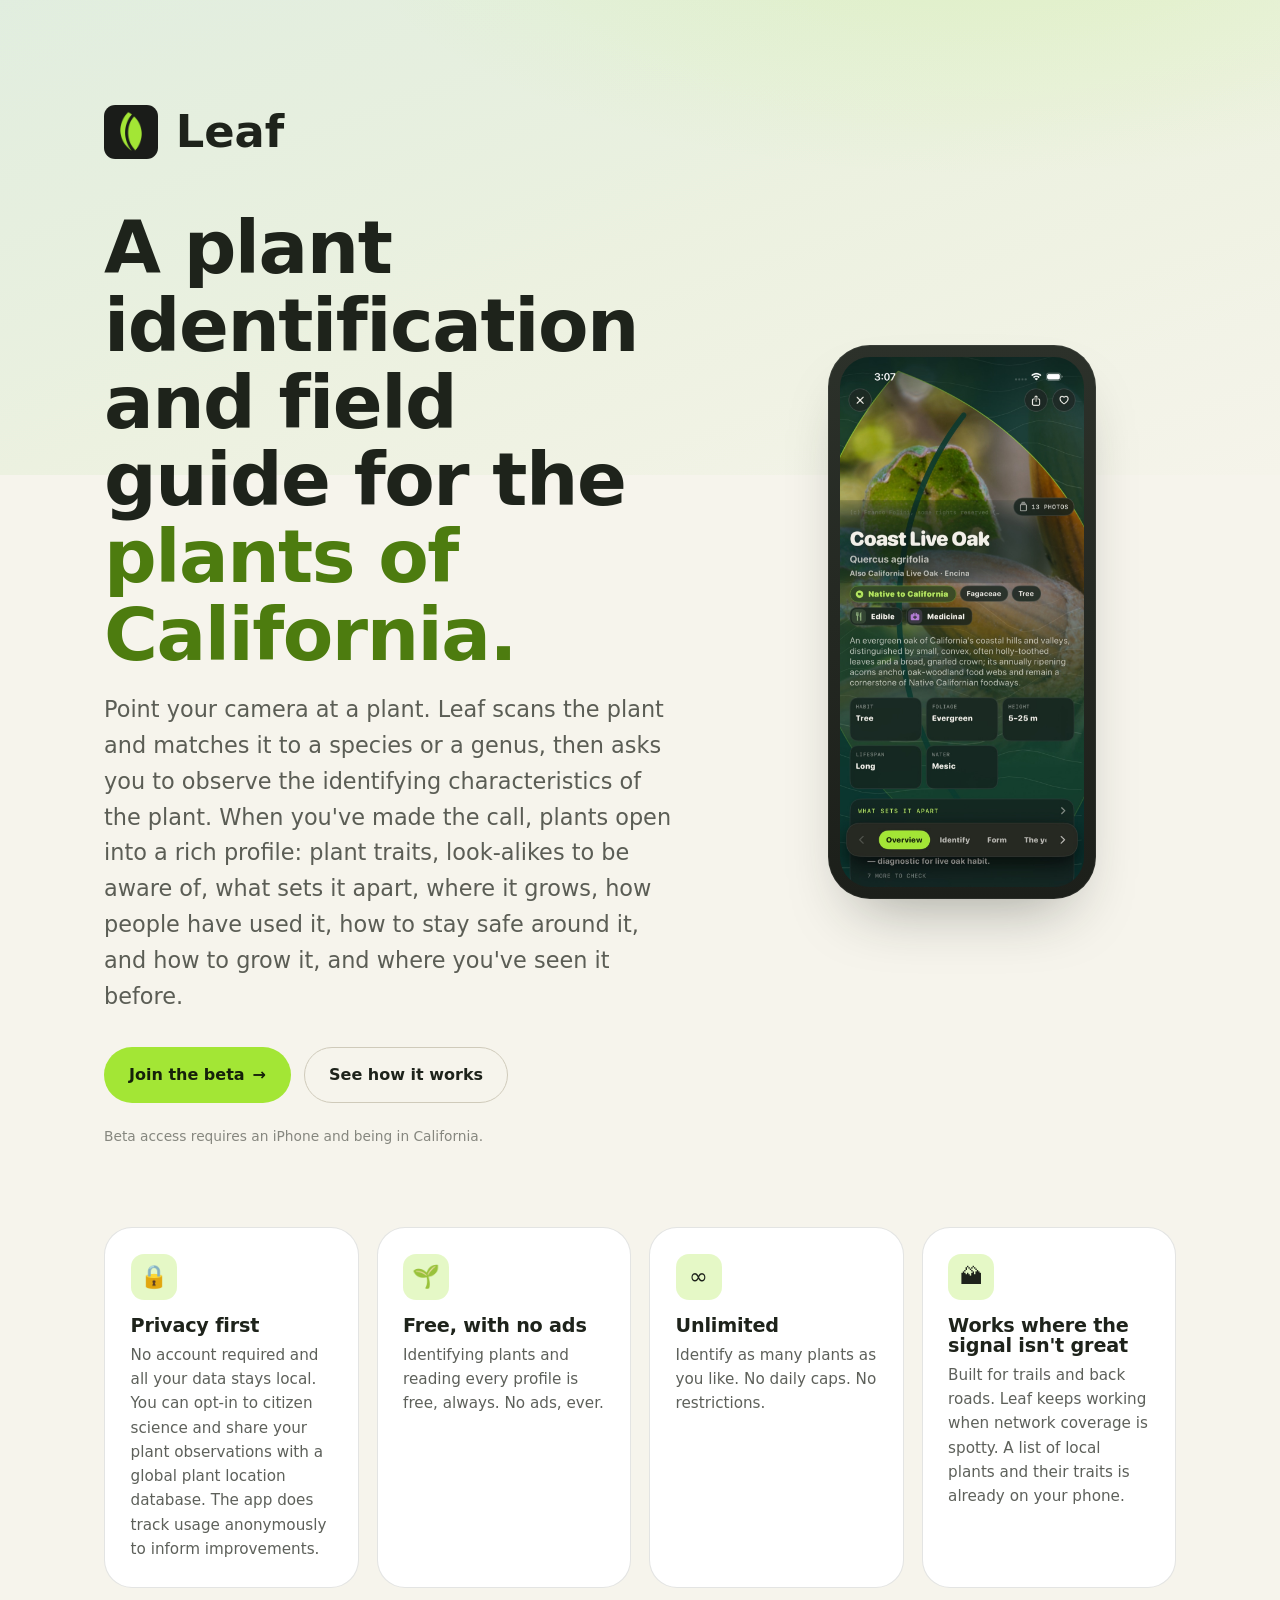
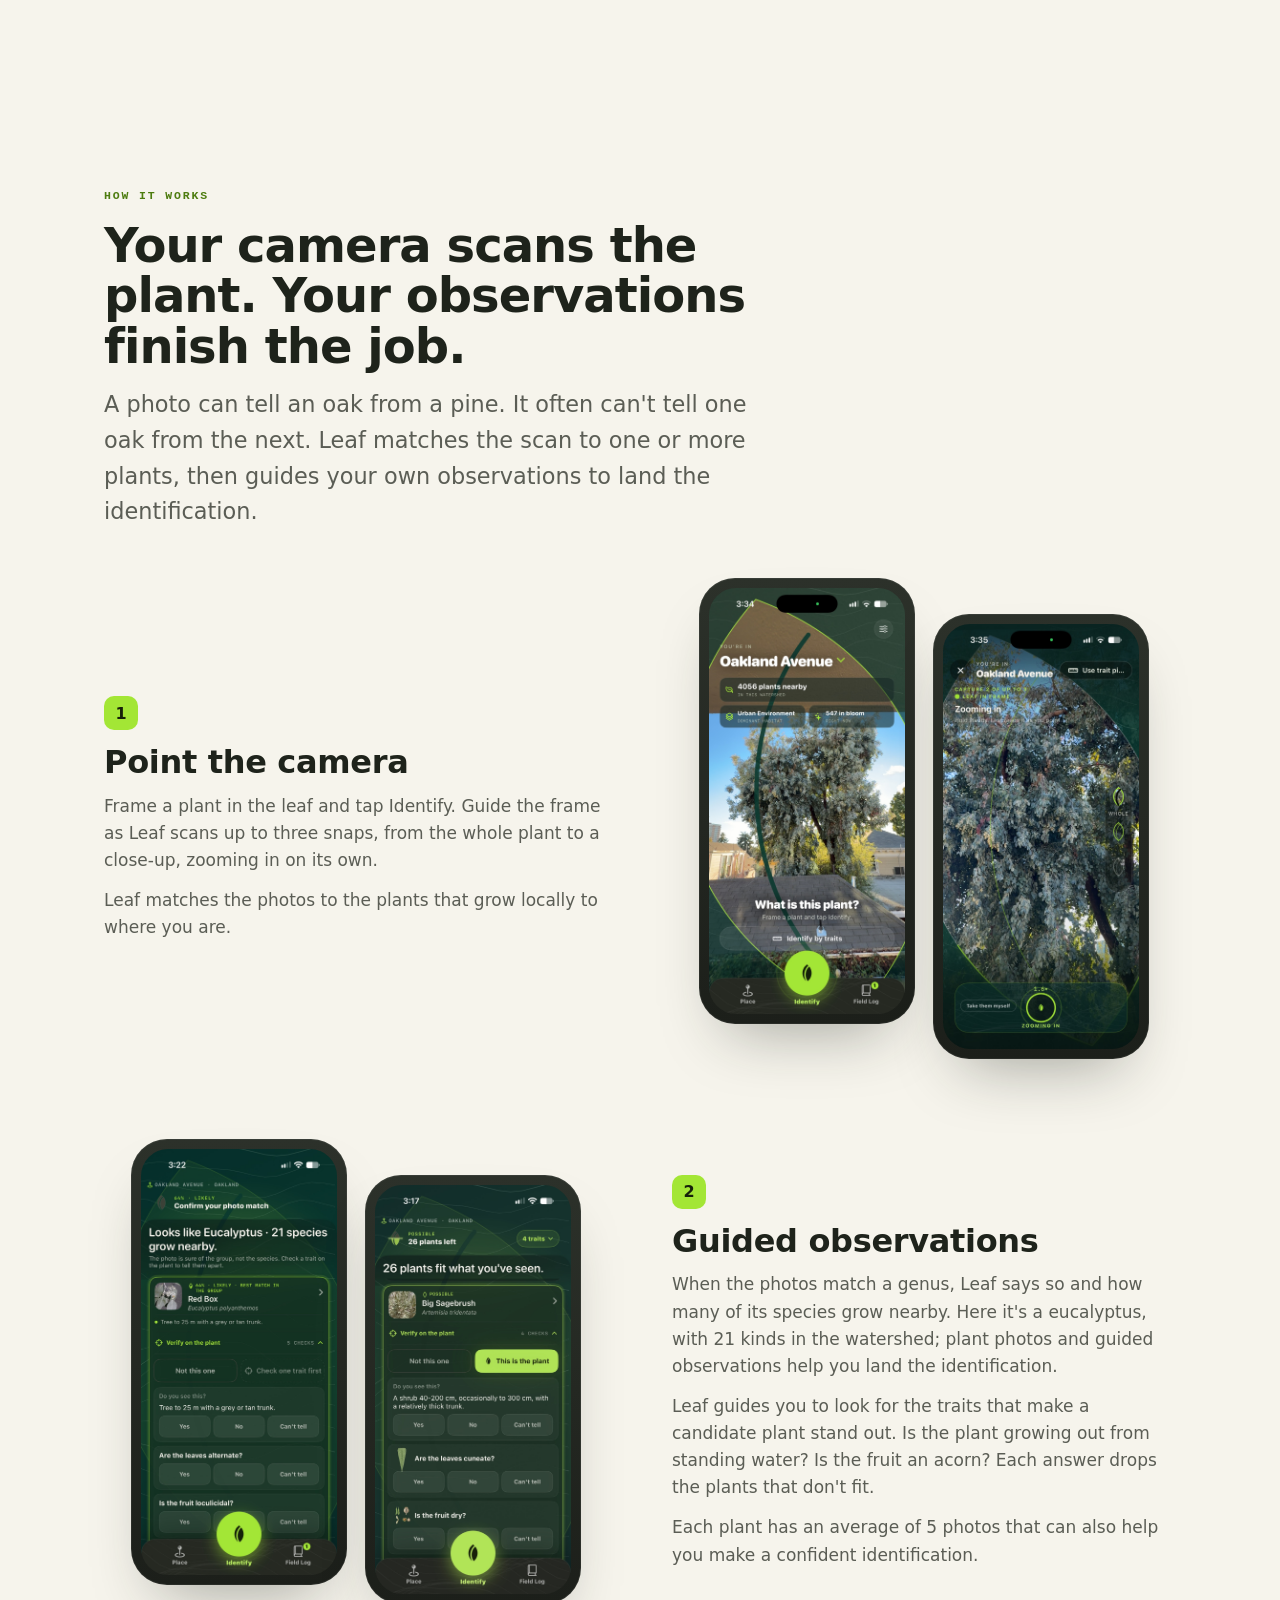
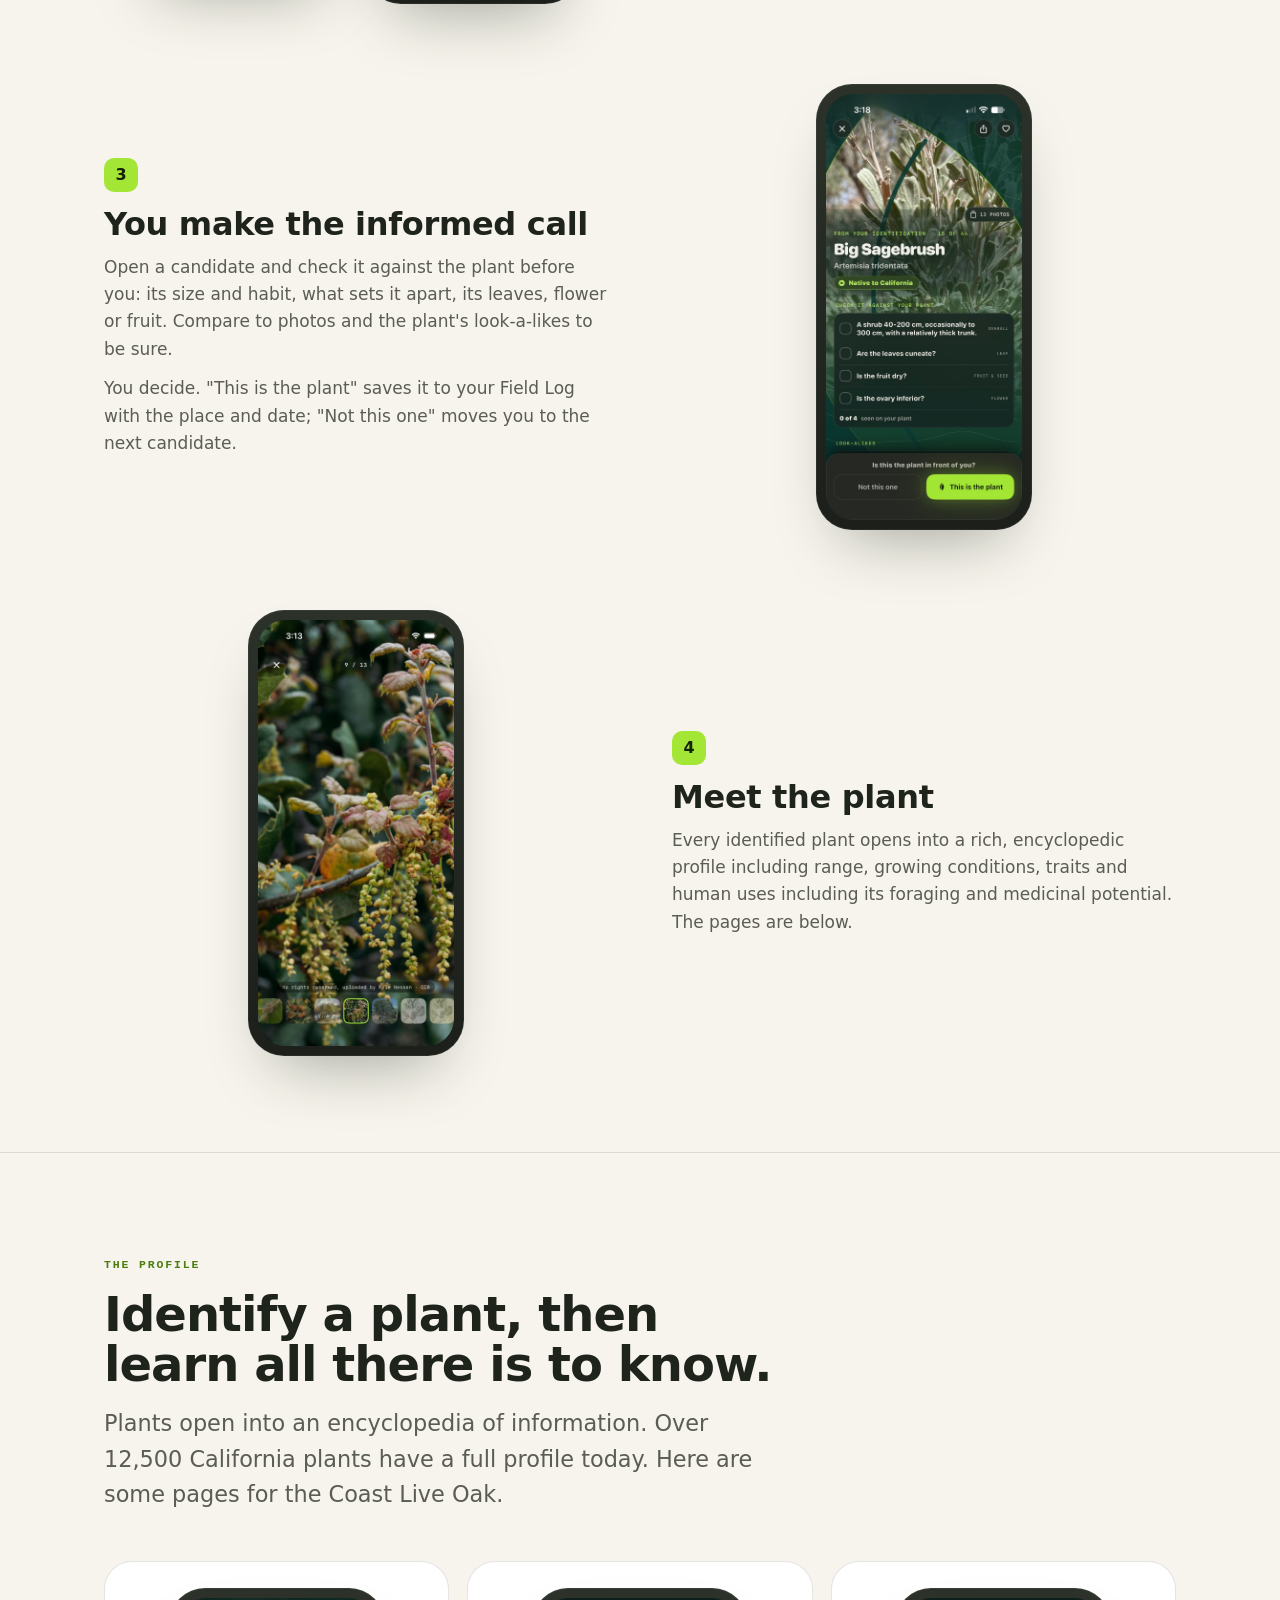
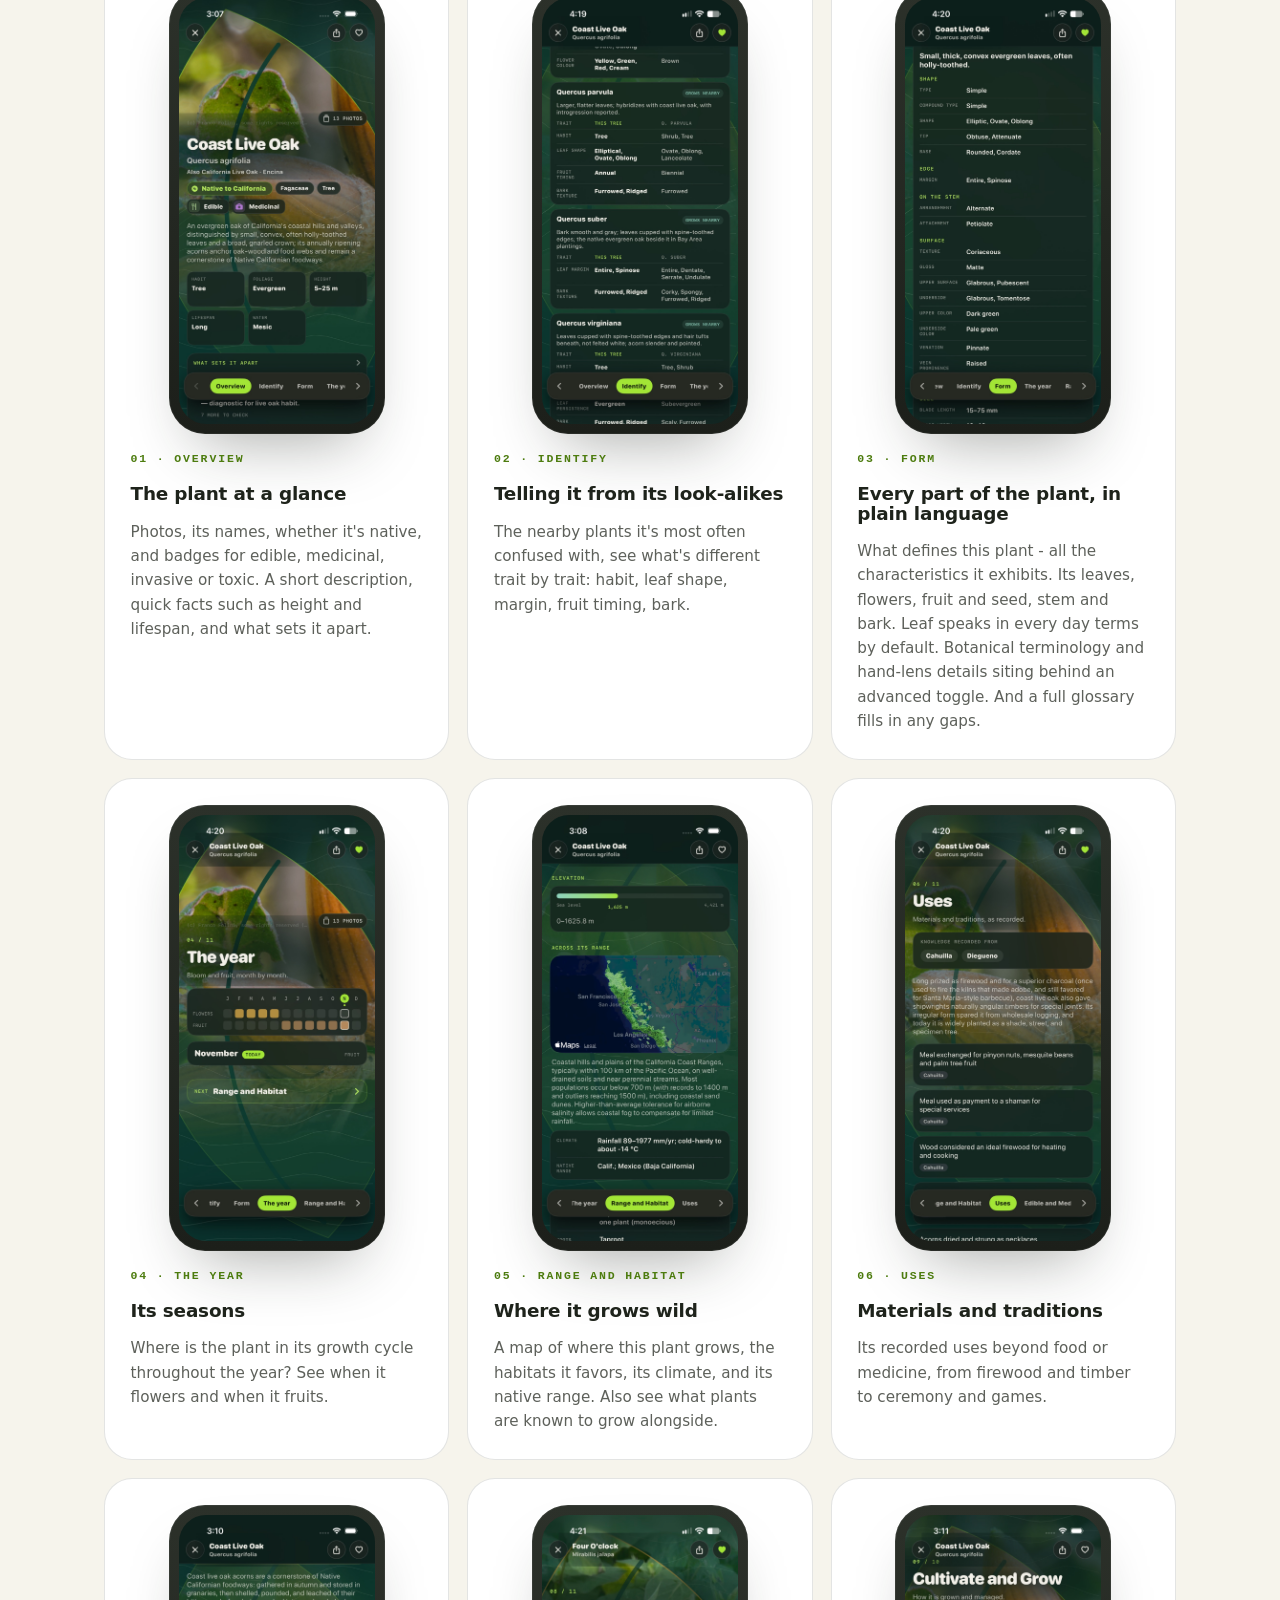
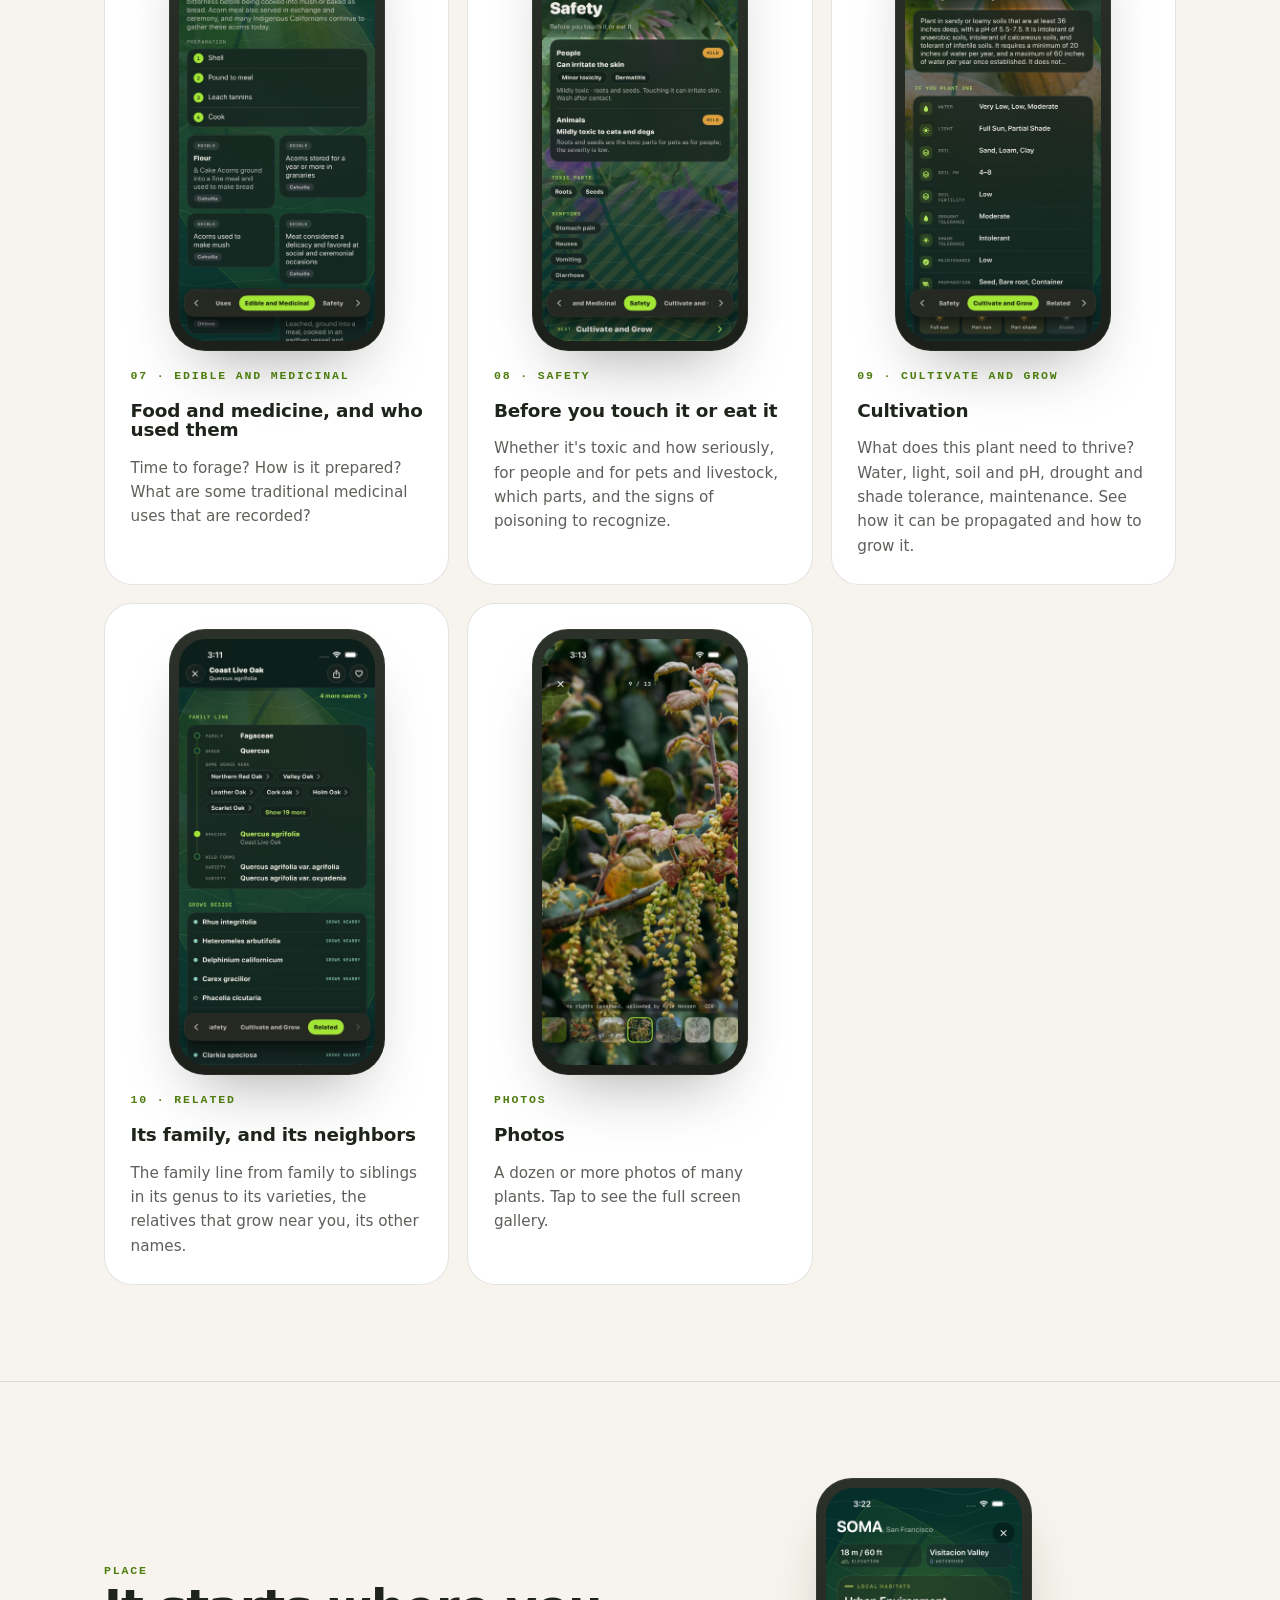
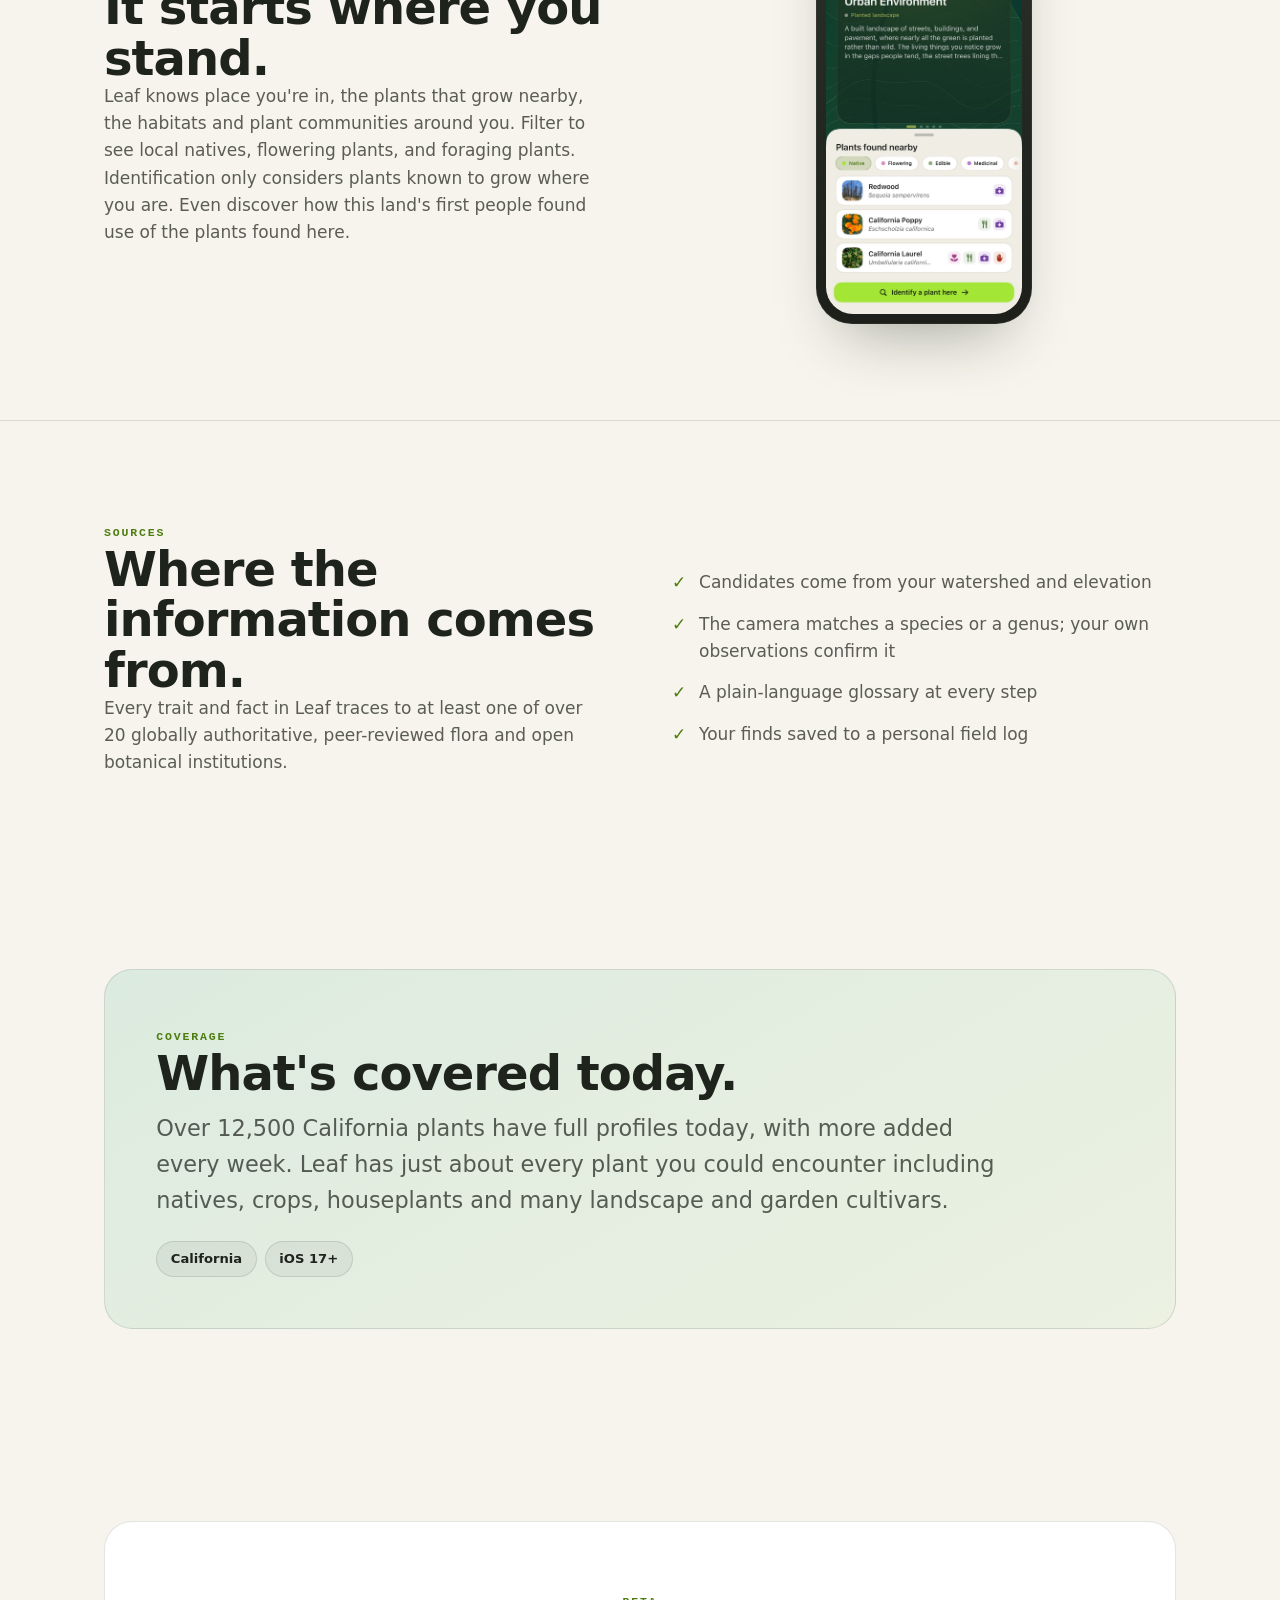
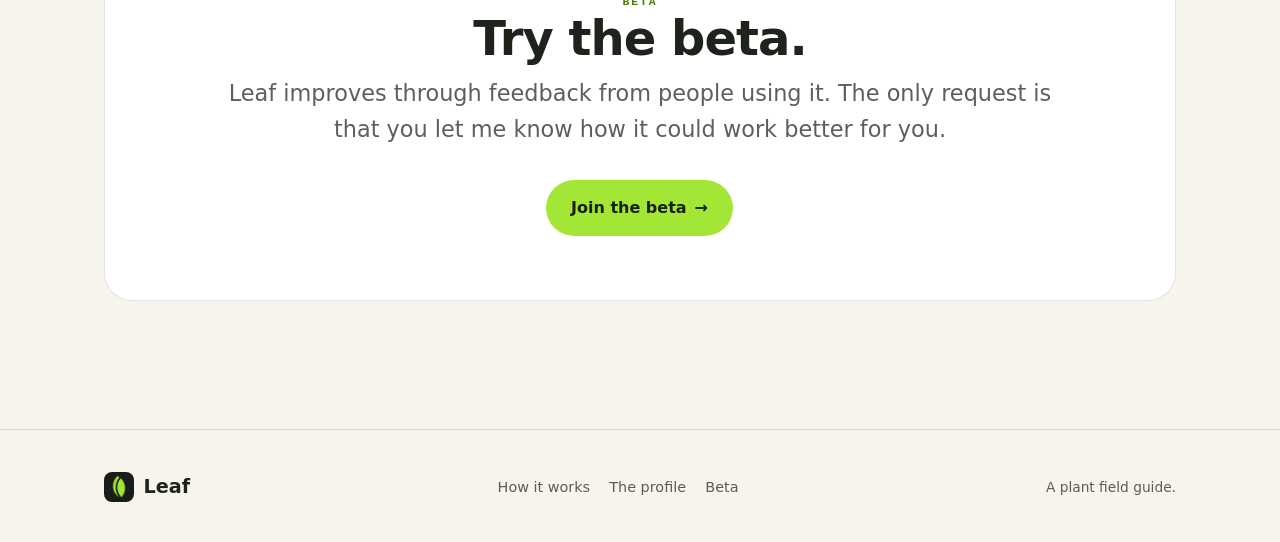
==== commit e33b57f2: "Revise lede paragraph in index.html Updated the lede paragraph to enhance clarity and information." ====
--- a/index.html
+++ b/index.html
@@ -153,7 +153,7 @@
     <div class="section-head reveal">
       <span class="eyebrow">The profile</span>
       <h2>Identify a plant, then learn all there is to know.</h2>
-      <p class="lede">Over 12,500 California plants have a full profile today. Here are the pages of one of them, the Coast Live Oak.</p>
+      <p class="lede">Plants open into an encyclopedia of information. Over 12,500 California plants have a full profile today. Here are some pages for the Coast Live Oak.</p>
     </div>
 
     <div class="page-grid">
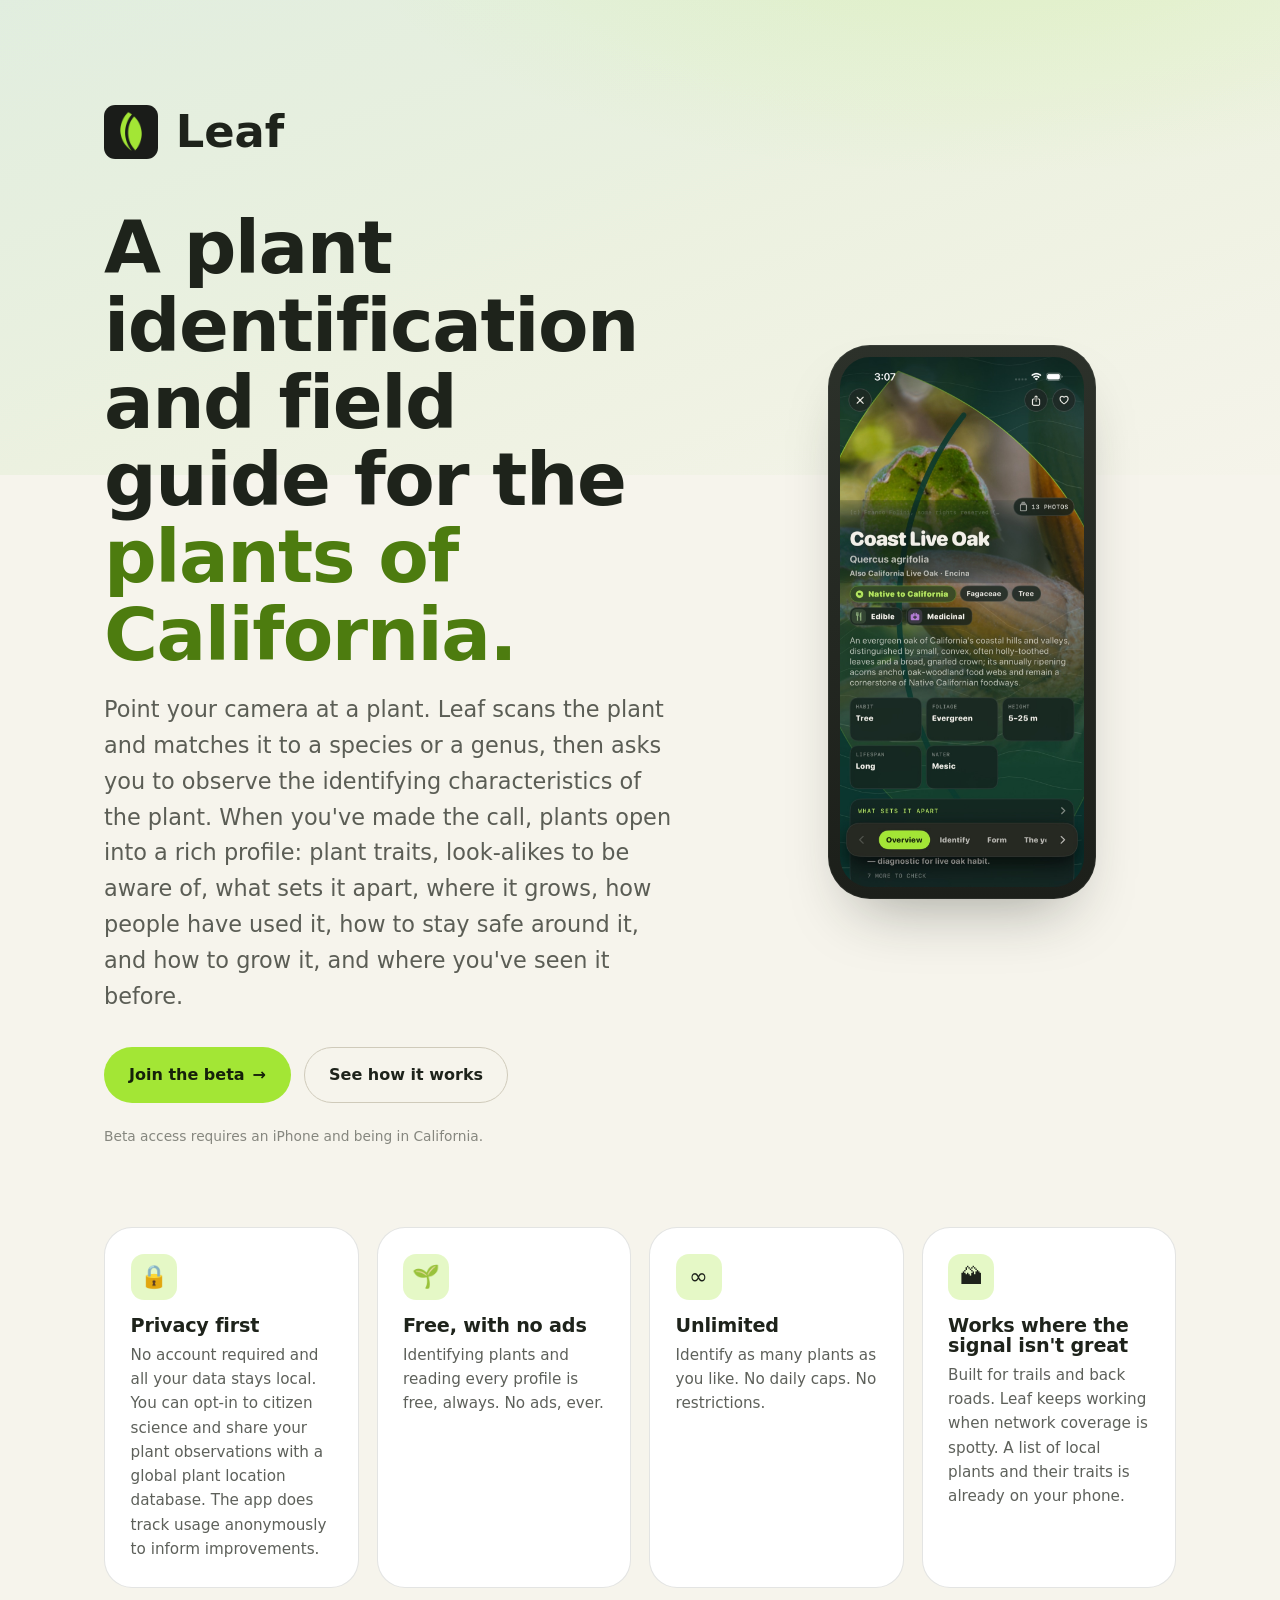
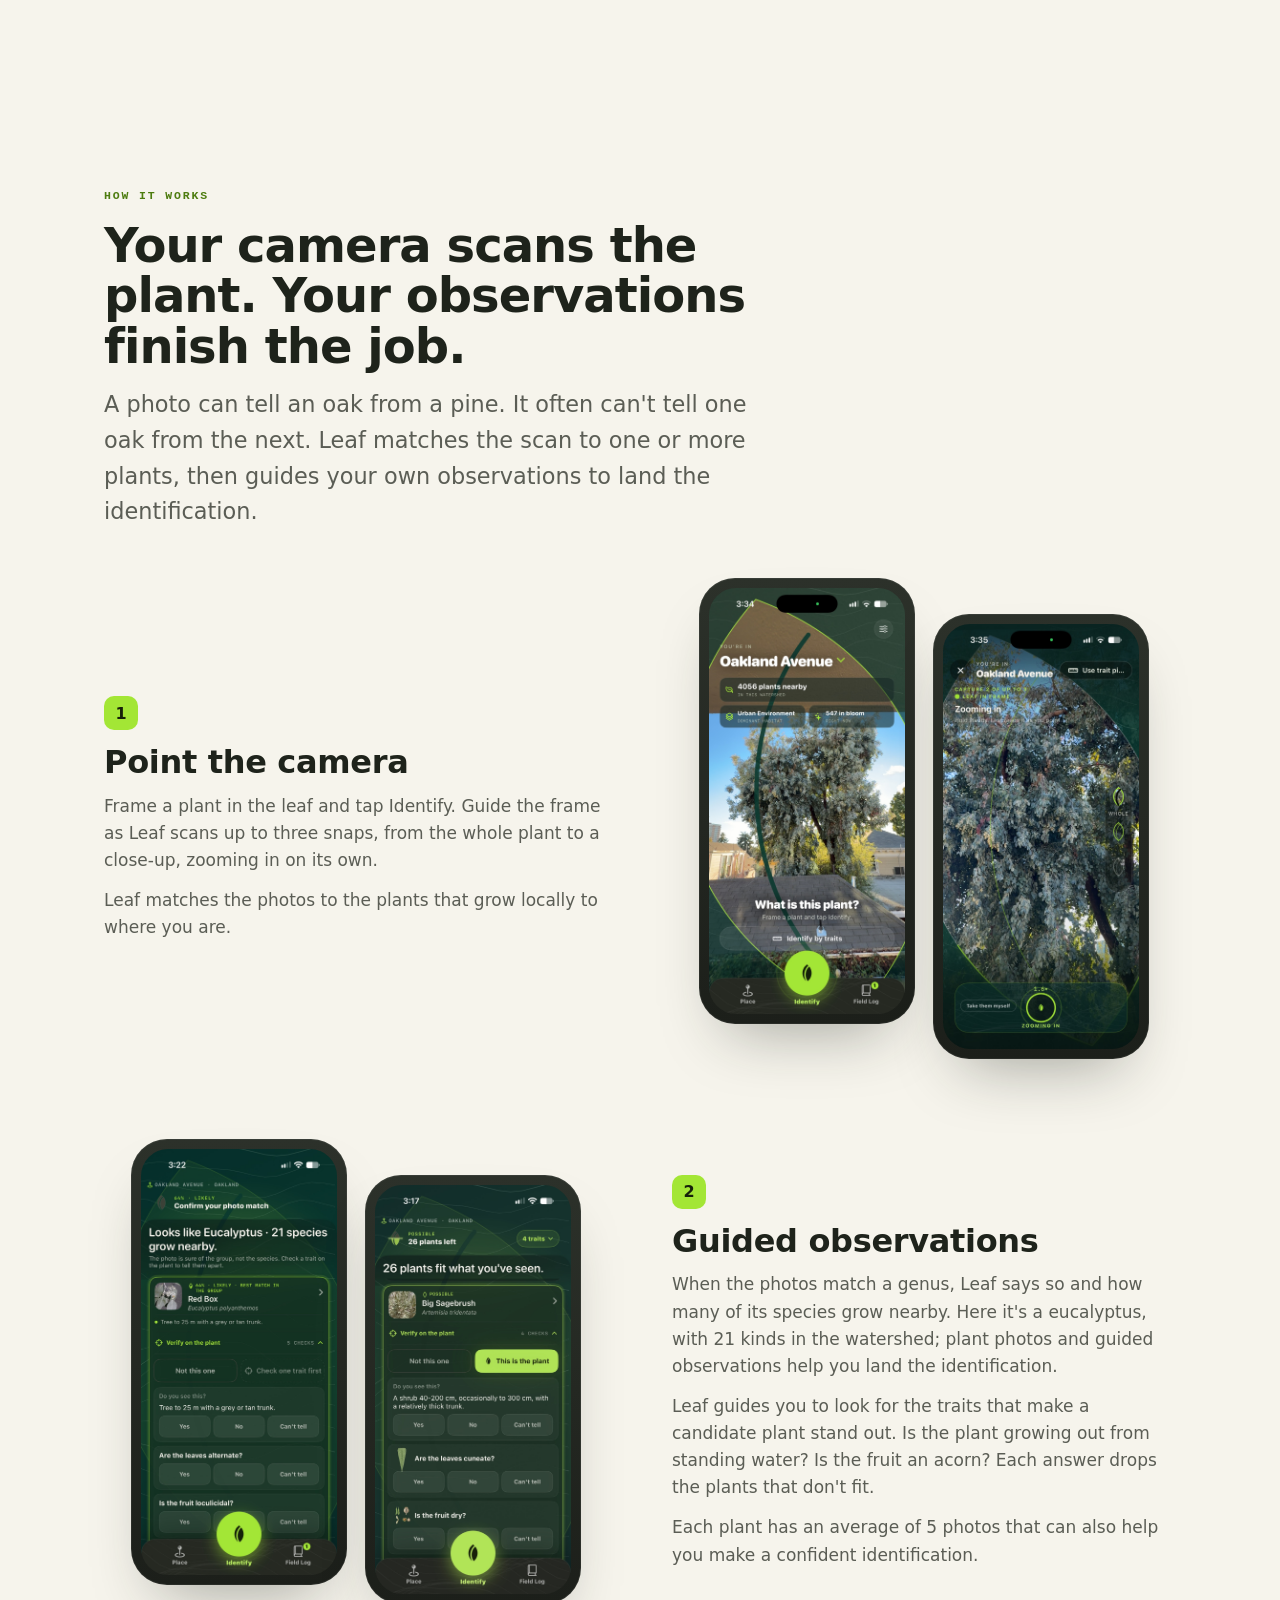
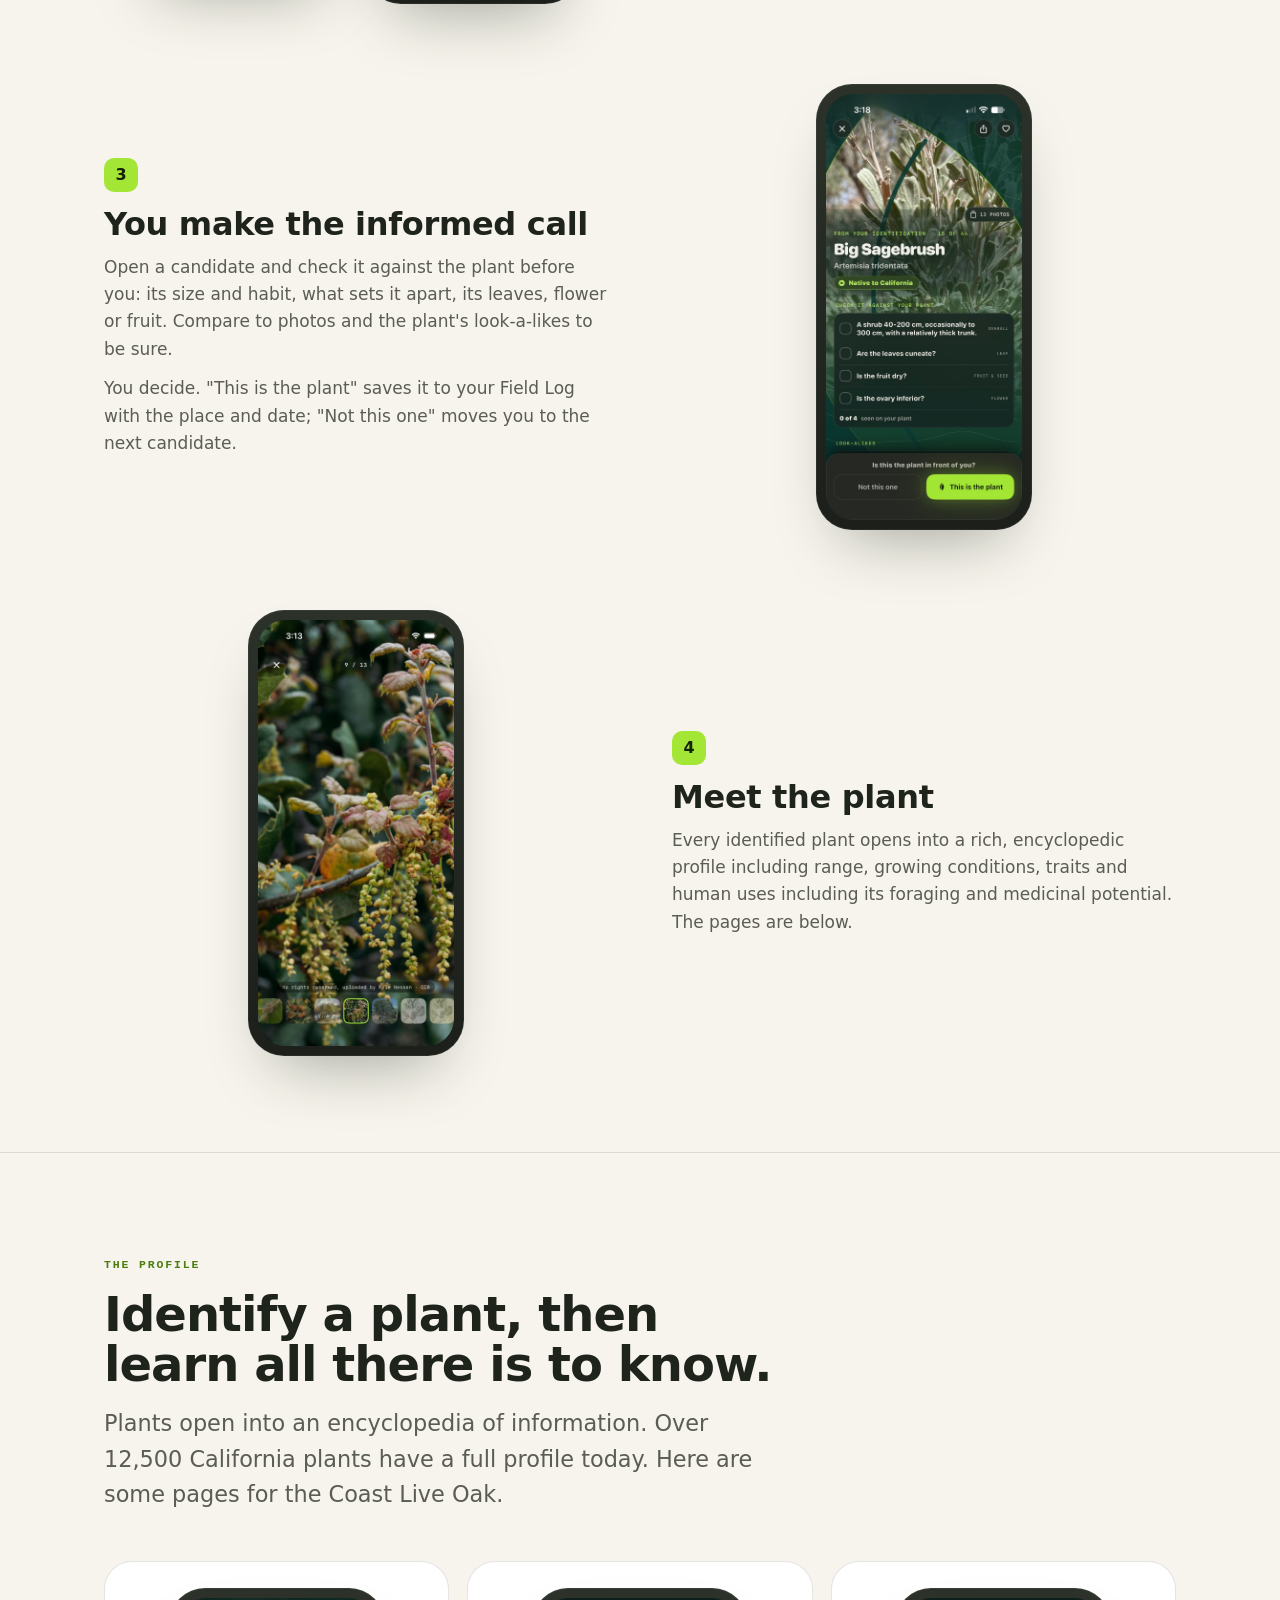
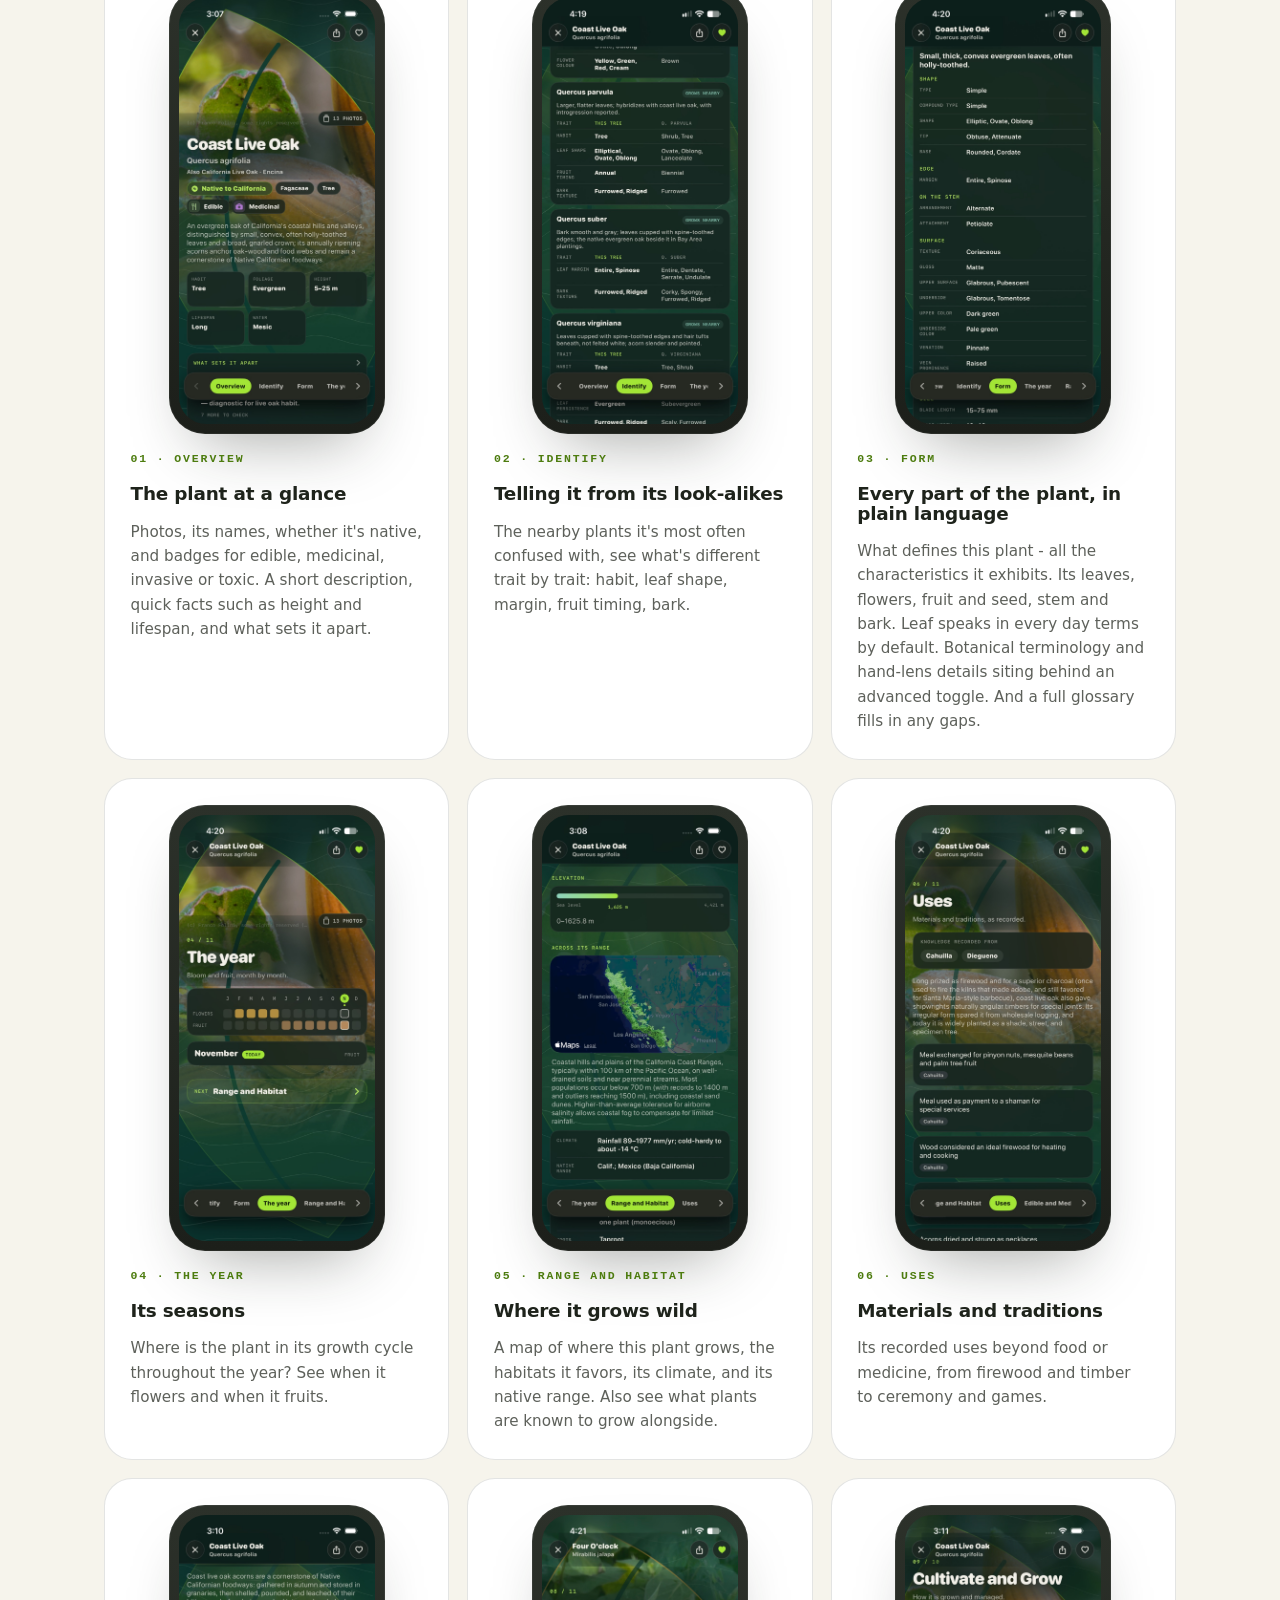
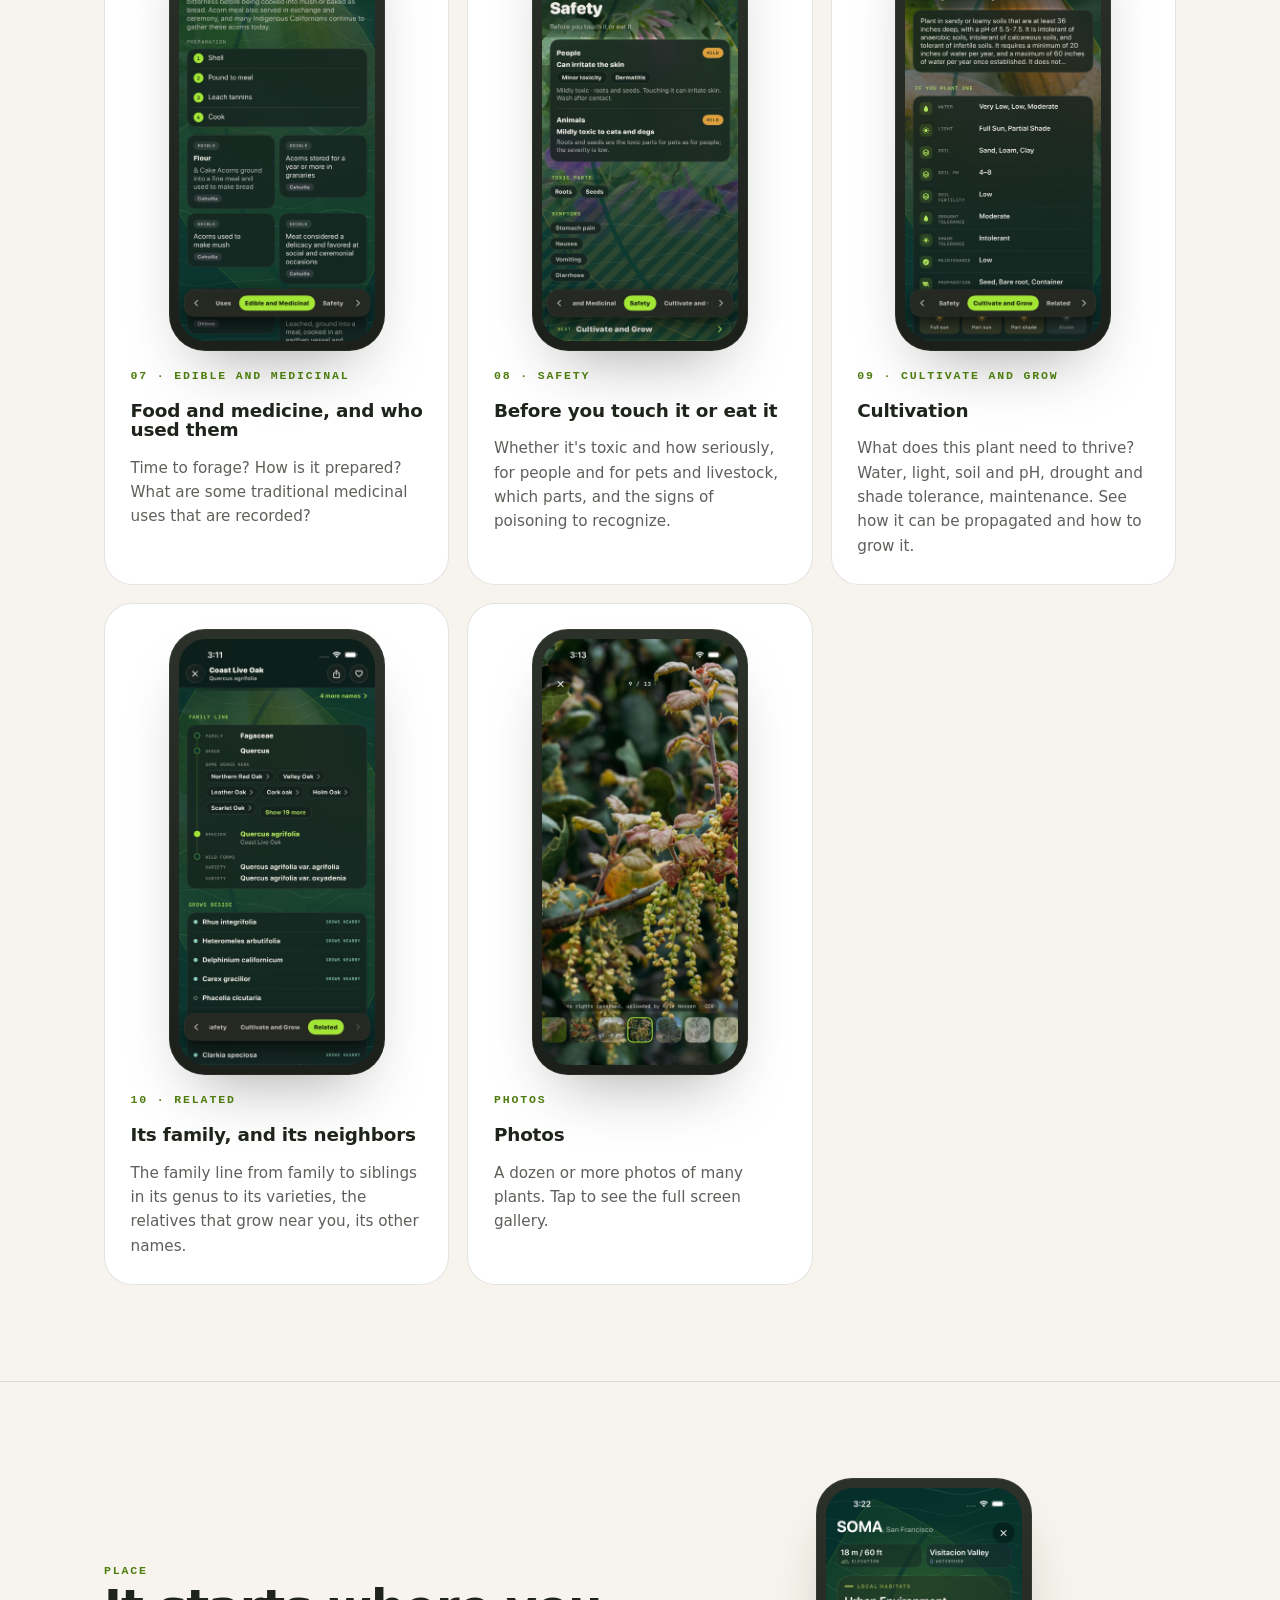
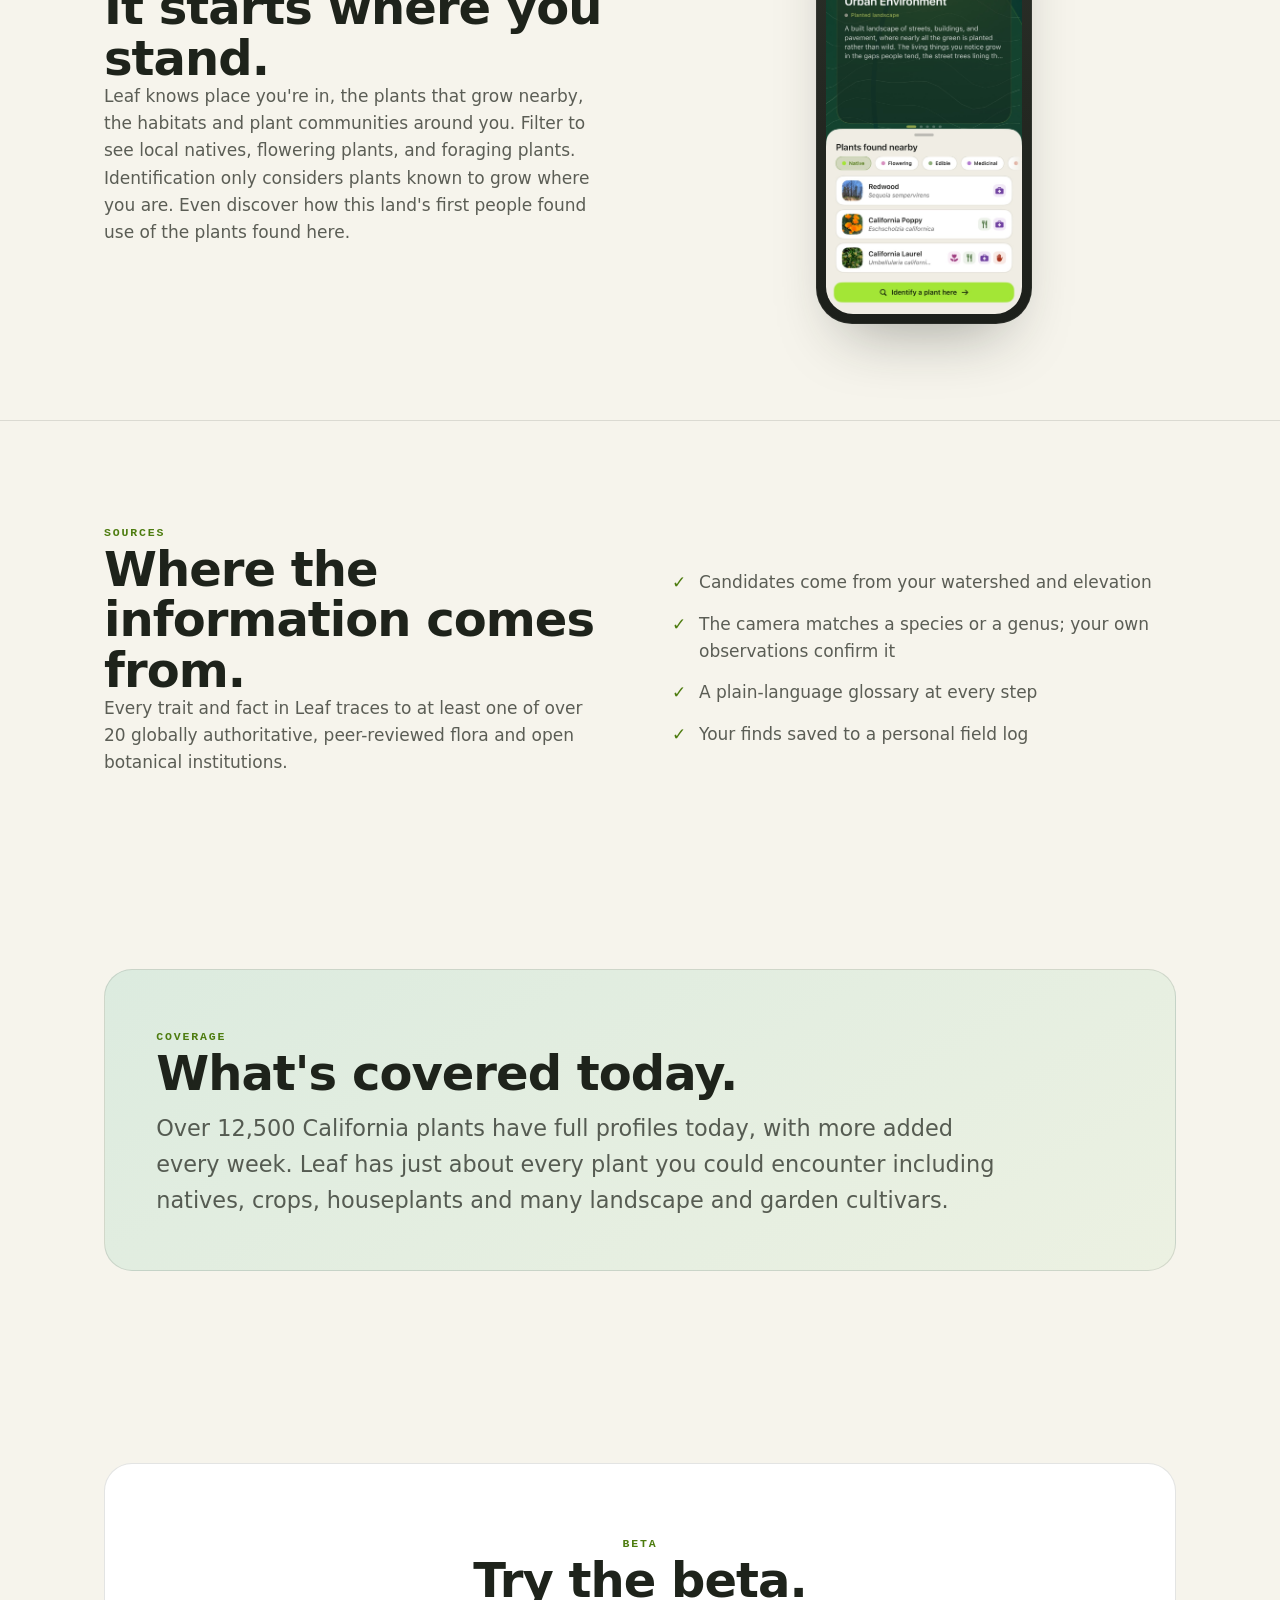
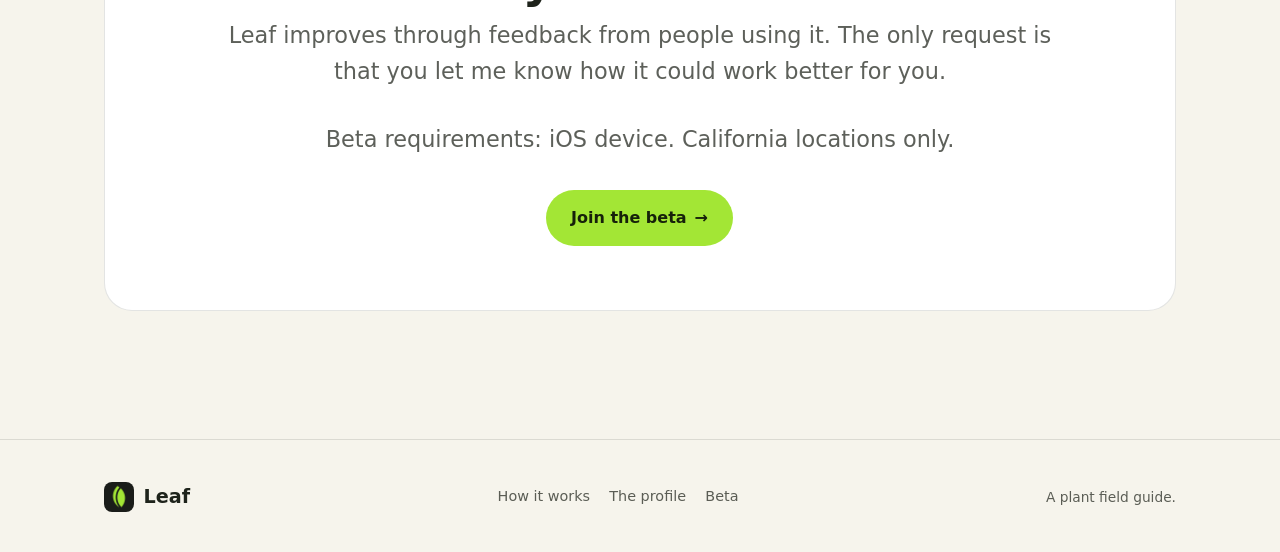
==== commit c124301a: "Update beta section and remove tags Removed tags section and added beta requirements paragraph." ====
--- a/index.html
+++ b/index.html
@@ -272,10 +272,7 @@
       <span class="eyebrow">Coverage</span>
       <h2>What's covered today.</h2>
       <p class="lede">Over 12,500 California plants have full profiles today, with more added every week. Leaf has just about every plant you could encounter including natives, crops, houseplants and many landscape and garden cultivars.</p>
-      <div class="tags">
-        <span class="tag">California</span>
-        <span class="tag">iOS 17+</span>
-      </div>
+    
     </div>
   </div>
 </section>
@@ -287,6 +284,7 @@
       <span class="eyebrow">Beta</span>
       <h2>Try the beta.</h2>
       <p class="lede">Leaf improves through feedback from people using it. The only request is that you let me know how it could work better for you.</p>
+      <p class="lede">Beta requirements: iOS device. California locations only.</p>
       <div class="hero-cta">
         <a class="btn btn-primary" href="beta.html">Join the beta <span class="arrow">&rarr;</span></a>
       </div>
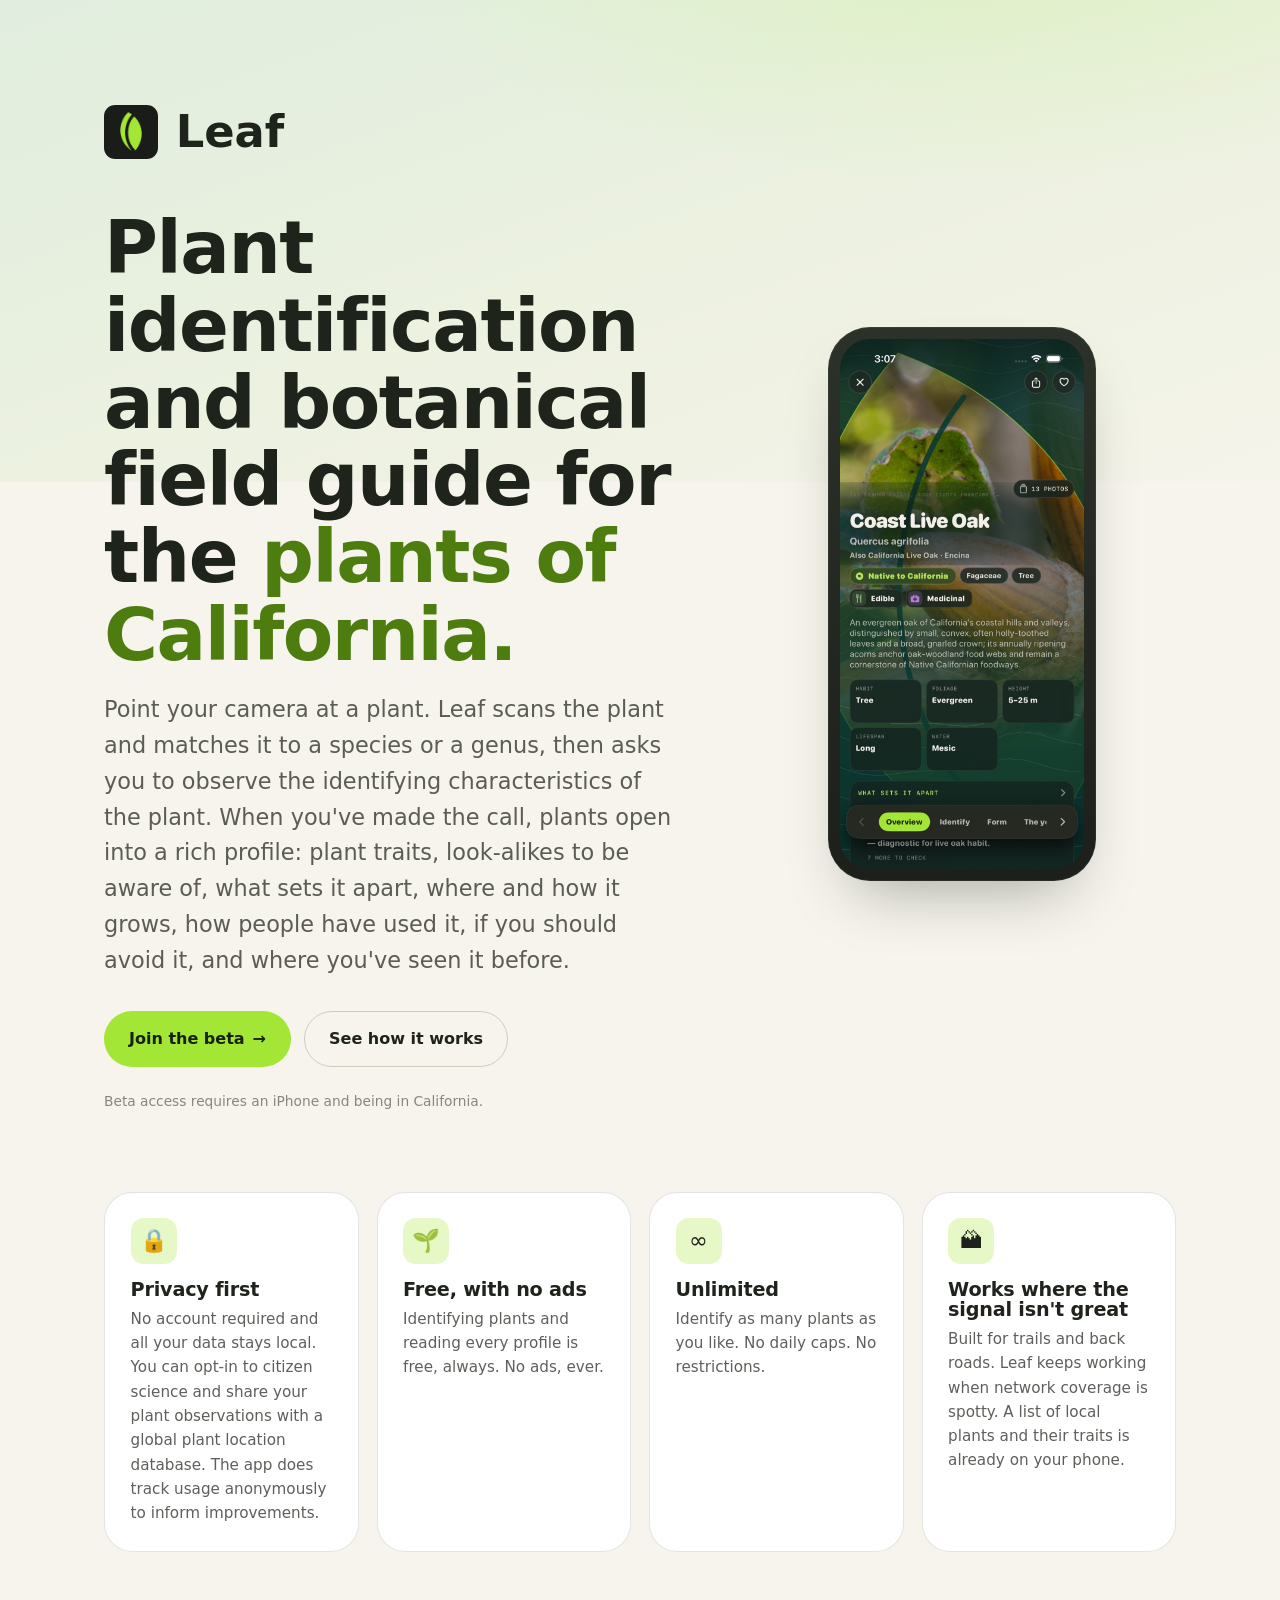
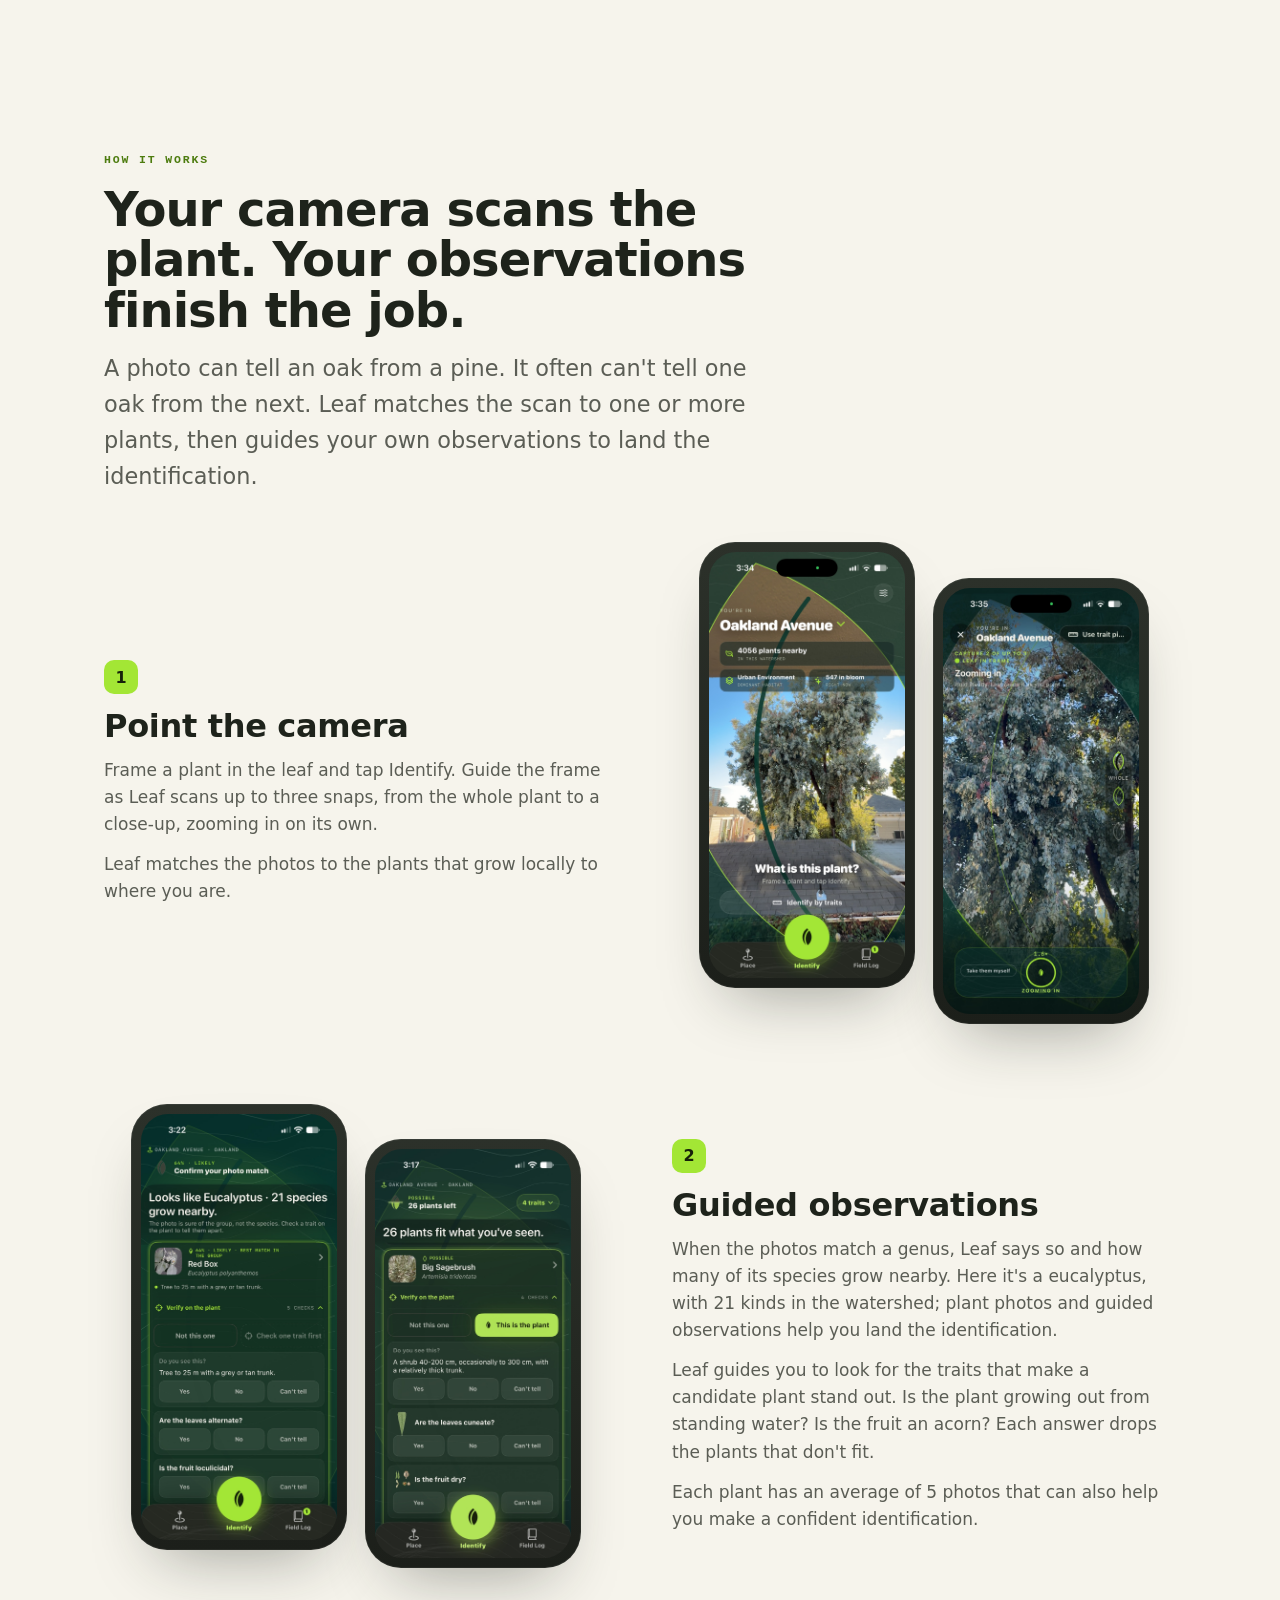
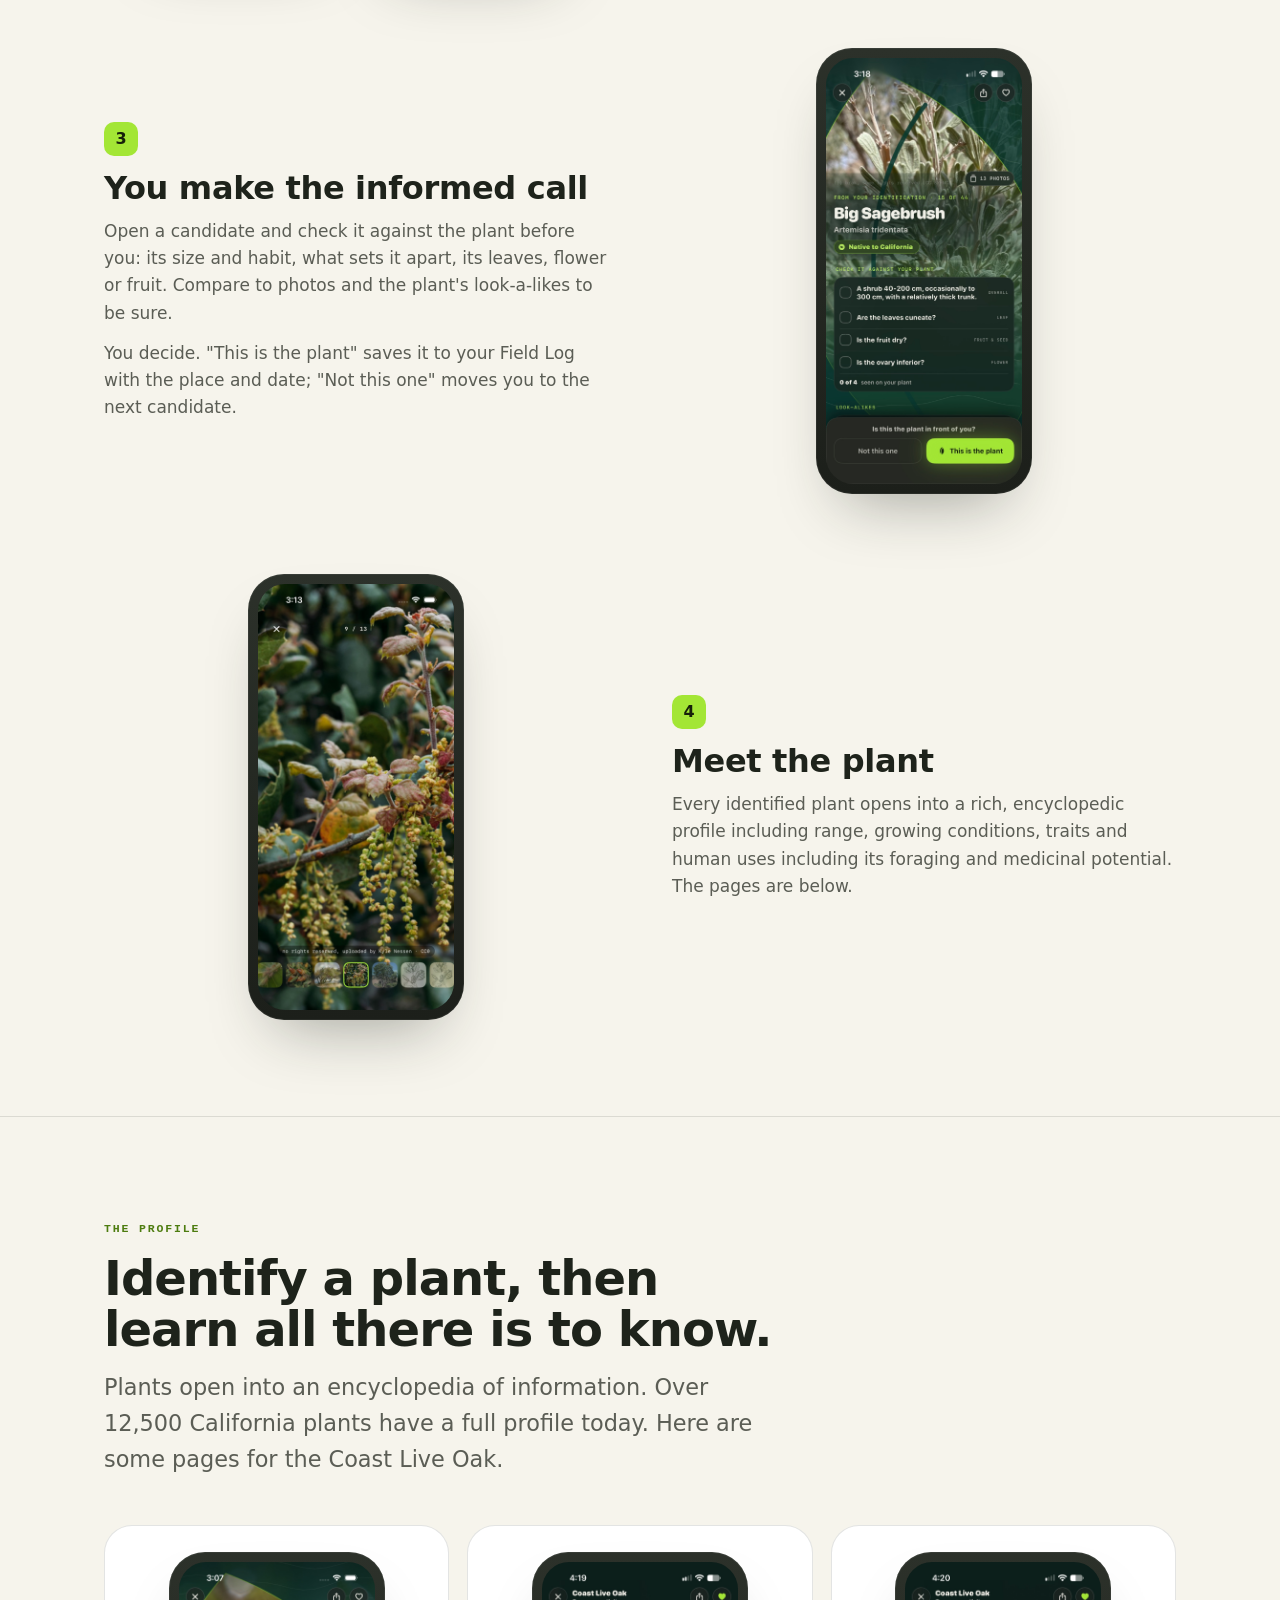
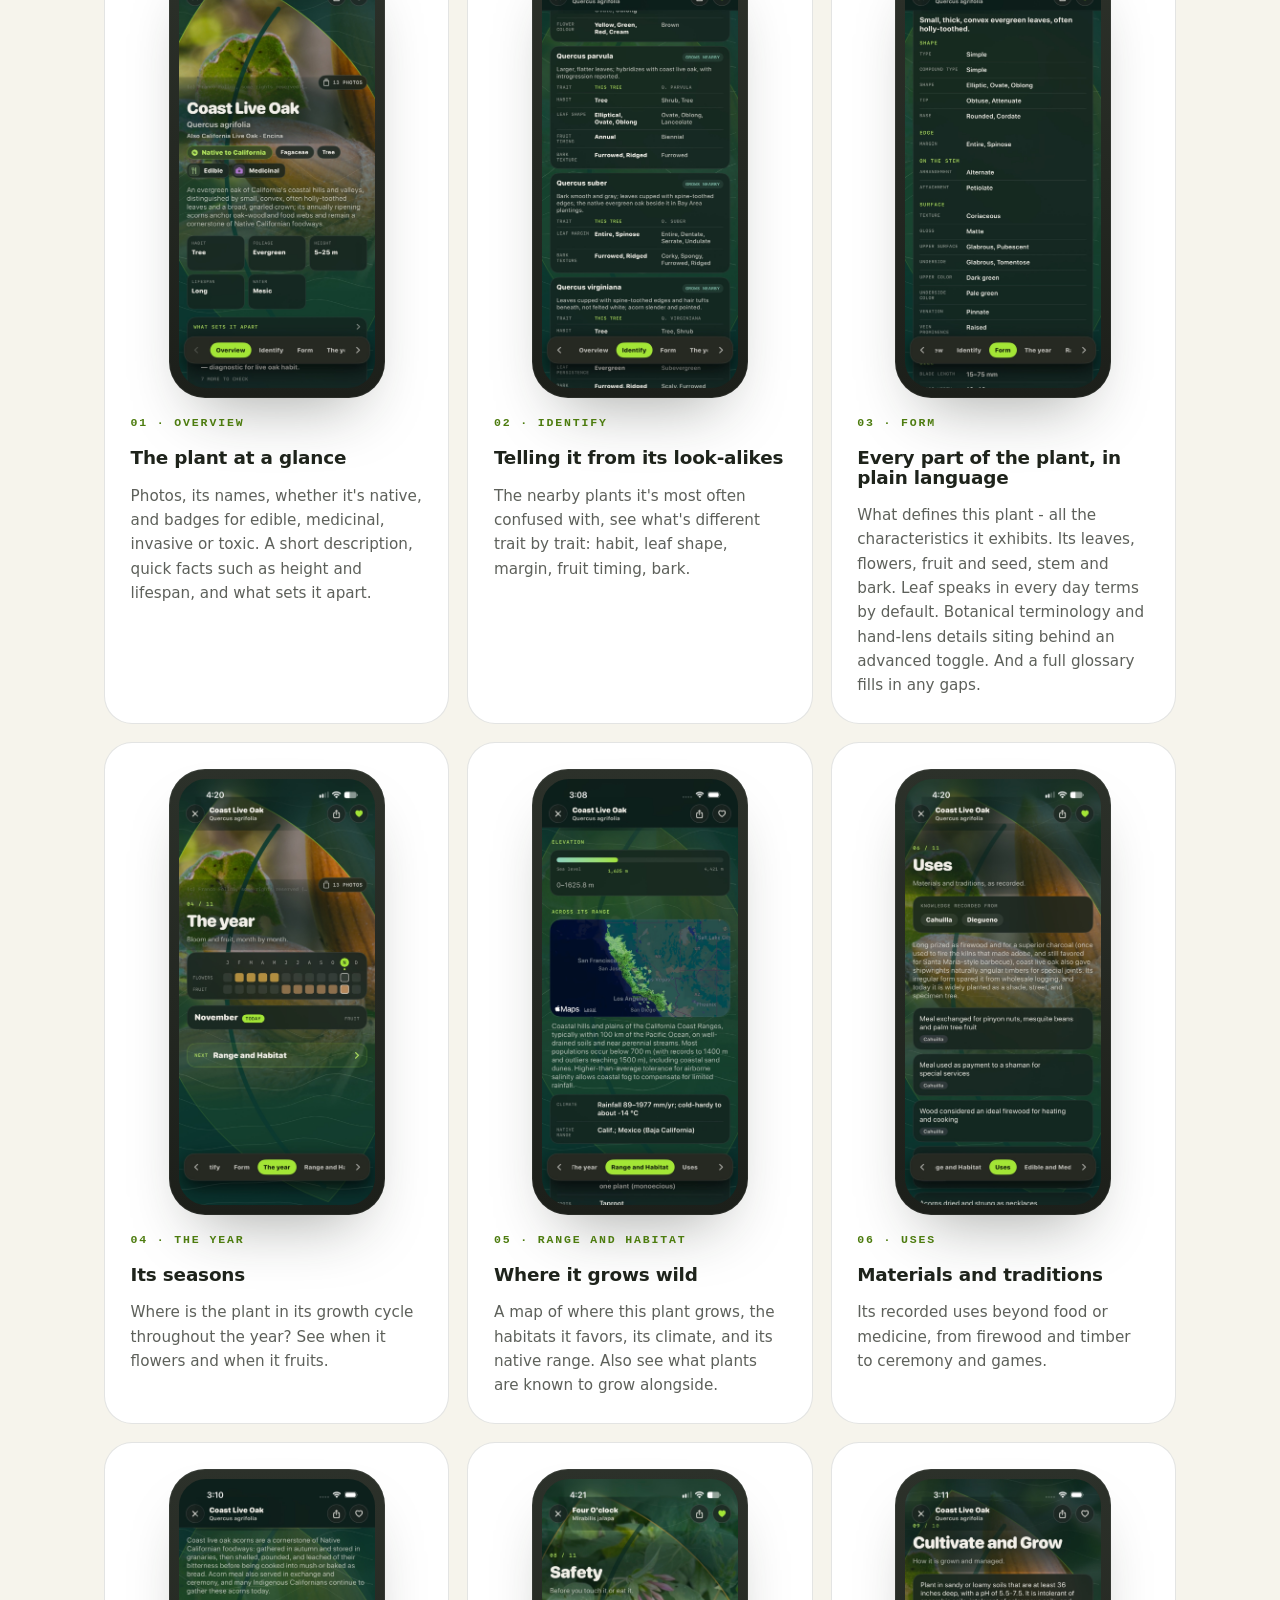
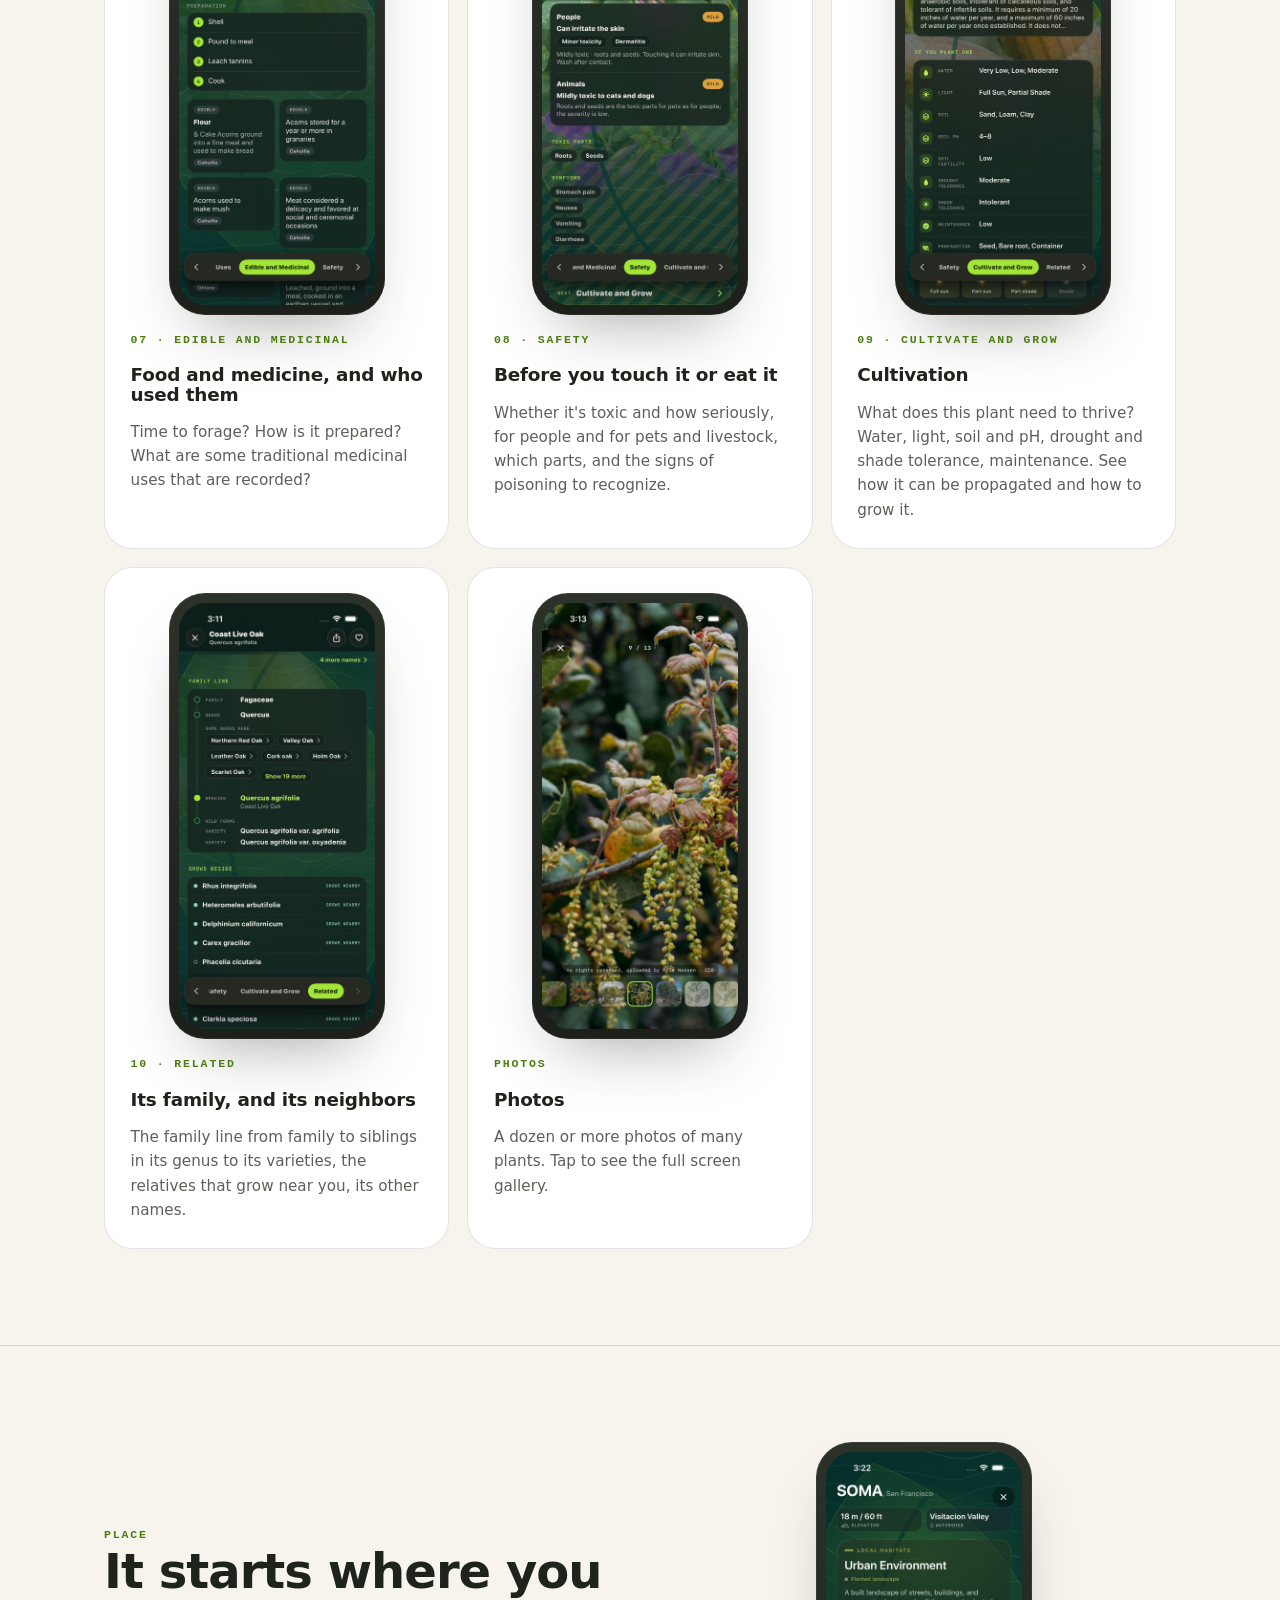
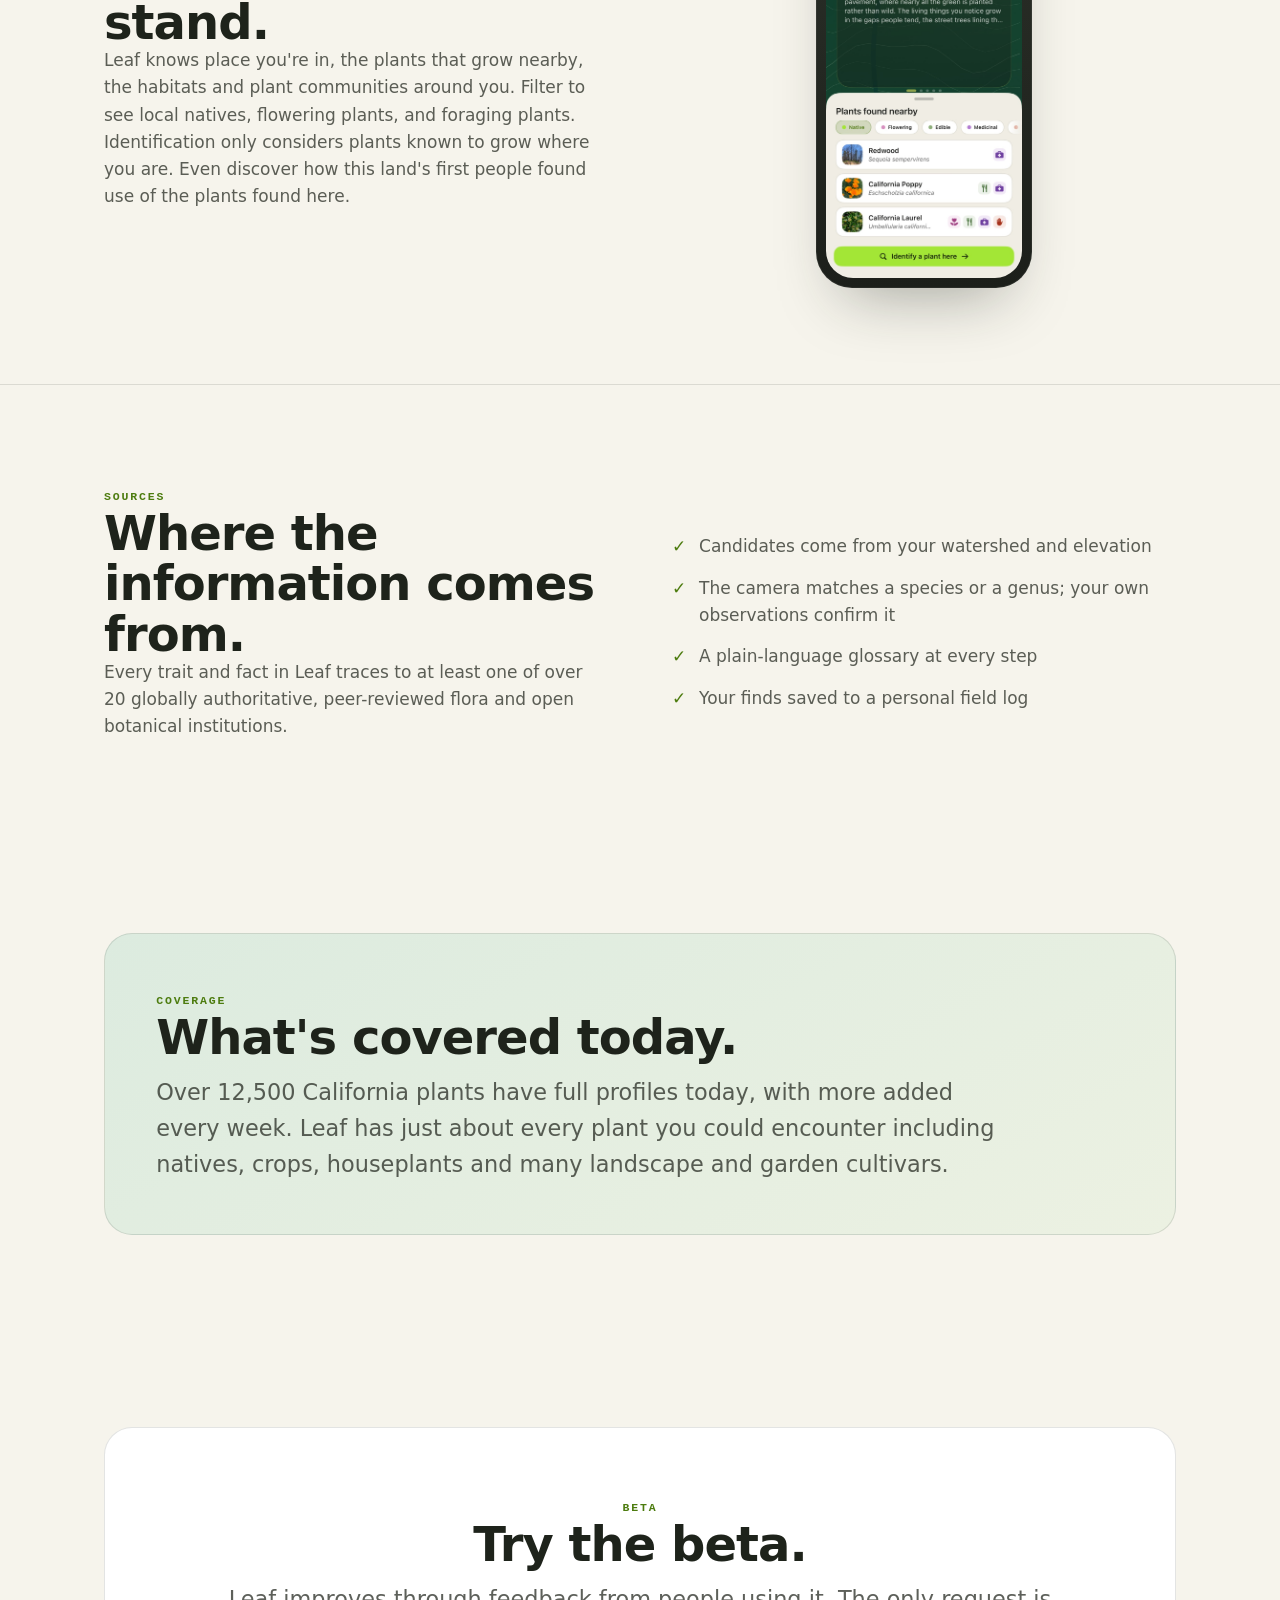
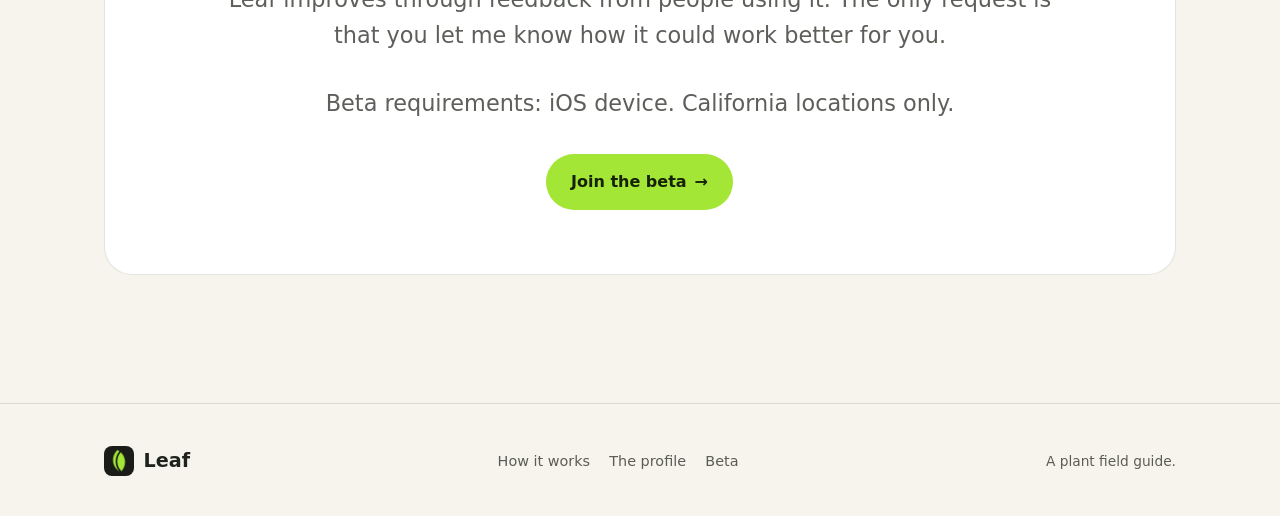
==== commit dcf45c80: "Revise header text in index.html Updated the header text for clarity and conciseness." ====
--- a/index.html
+++ b/index.html
@@ -18,8 +18,8 @@
   <div class="wrap">
     <div class="hero-copy">
       <a class="brand hero-brand" href="index.html"><img src="leaf-icon.png" alt=""> Leaf</a>
-      <h1>A plant identification and field guide for the <span class="em">plants of California.</span></h1>
-      <p class="lede">Point your camera at a plant. Leaf scans the plant and matches it to a species or a genus, then asks you to observe the identifying characteristics of the plant. When you've made the call, plants open into a rich profile: plant traits, look-alikes to be aware of, what sets it apart, where it grows, how people have used it, how to stay safe around it, and how to grow it, and where you've seen it before.</p>
+      <h1>Plant identification and botanical field guide for the <span class="em">plants of California.</span></h1>
+      <p class="lede">Point your camera at a plant. Leaf scans the plant and matches it to a species or a genus, then asks you to observe the identifying characteristics of the plant. When you've made the call, plants open into a rich profile: plant traits, look-alikes to be aware of, what sets it apart, where and how it grows, how people have used it, if you should avoid it, and where you've seen it before.</p>
       <div class="hero-cta">
         <a class="btn btn-primary" href="beta.html">Join the beta <span class="arrow">&rarr;</span></a>
         <a class="btn btn-ghost" href="#how">See how it works</a>
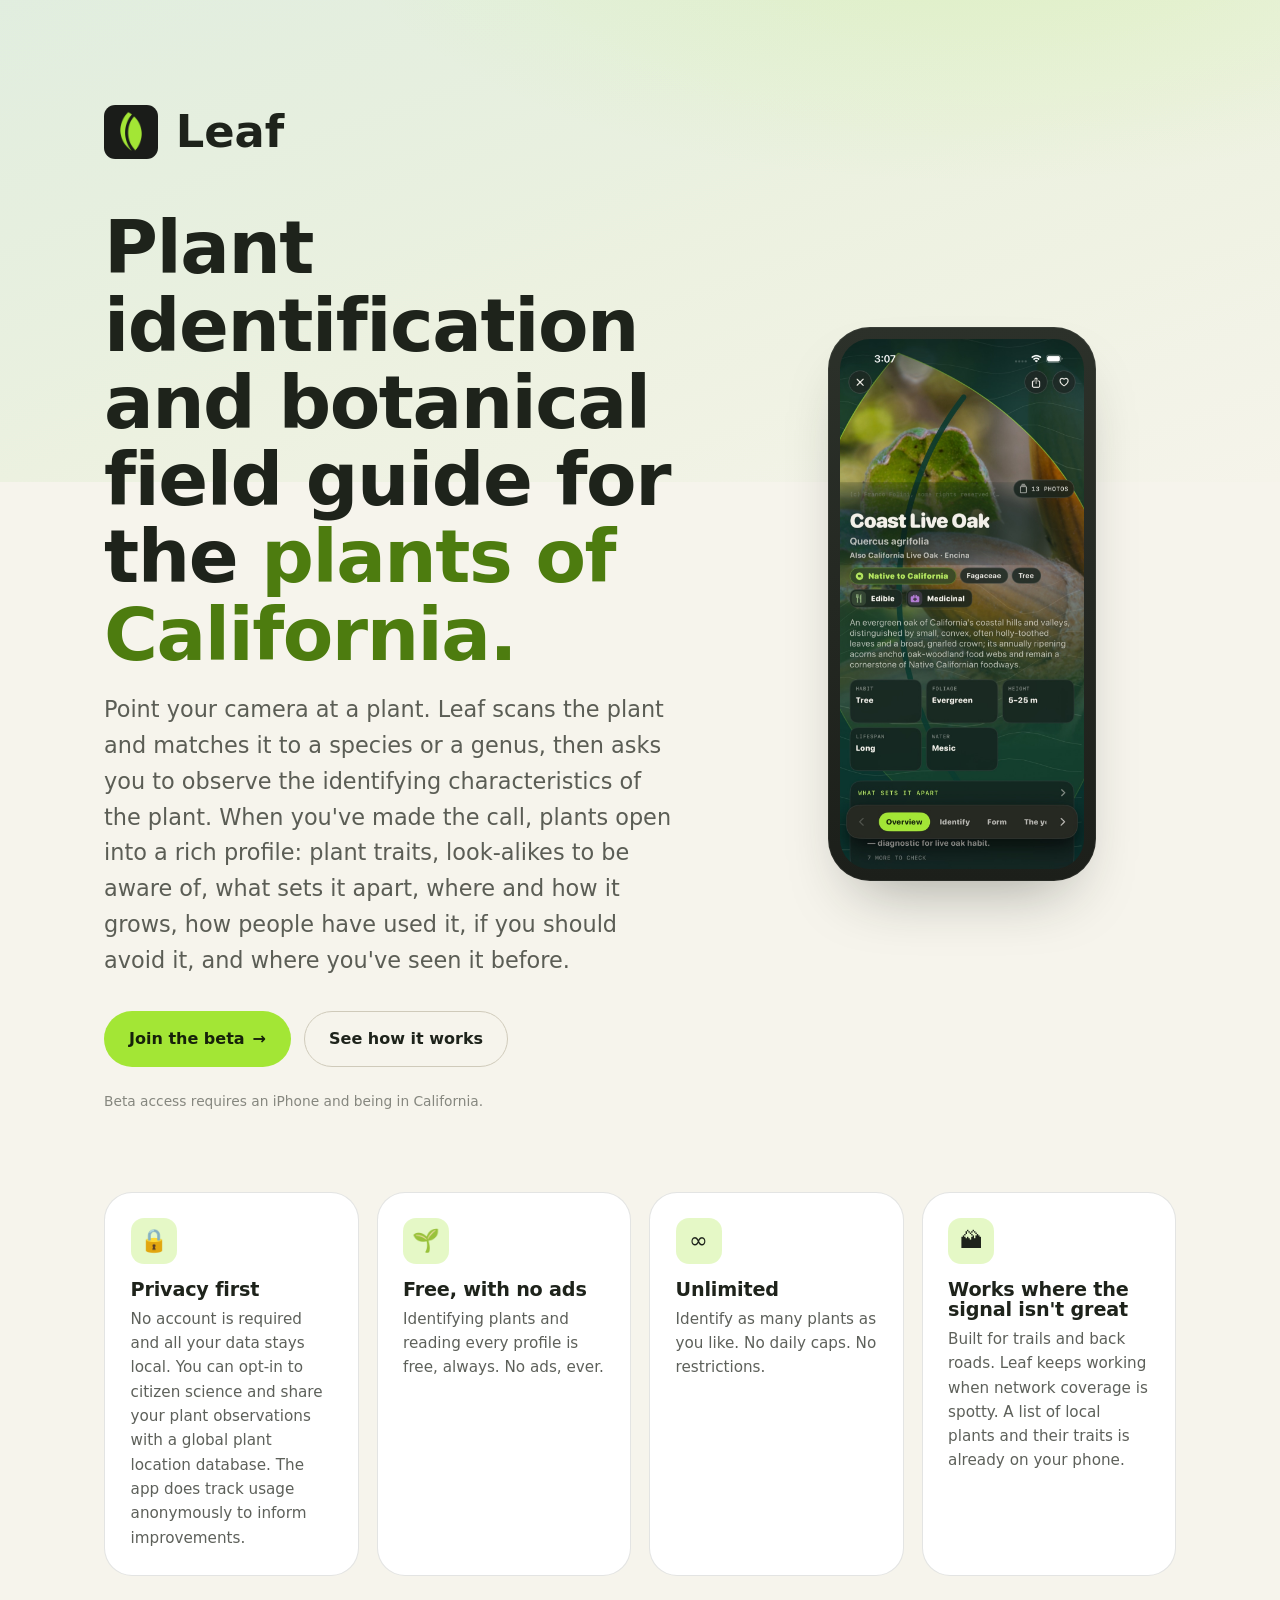
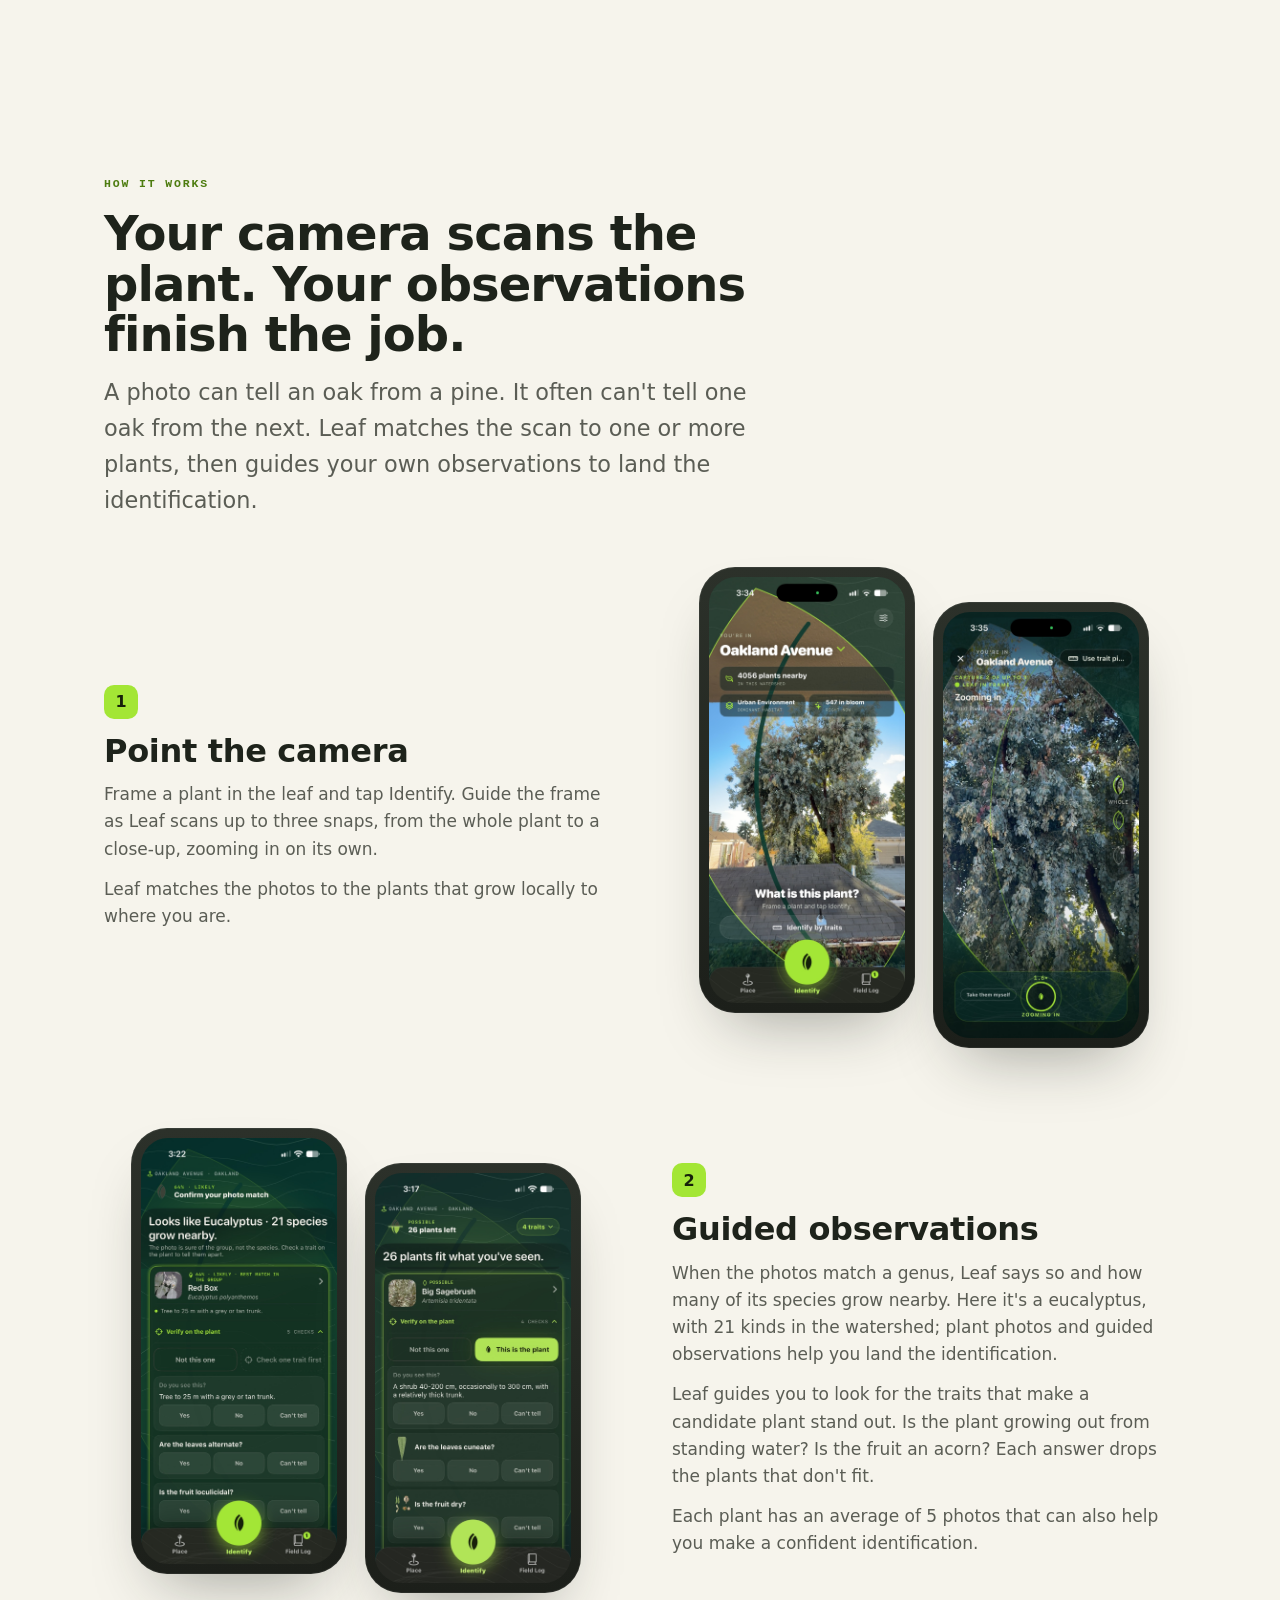
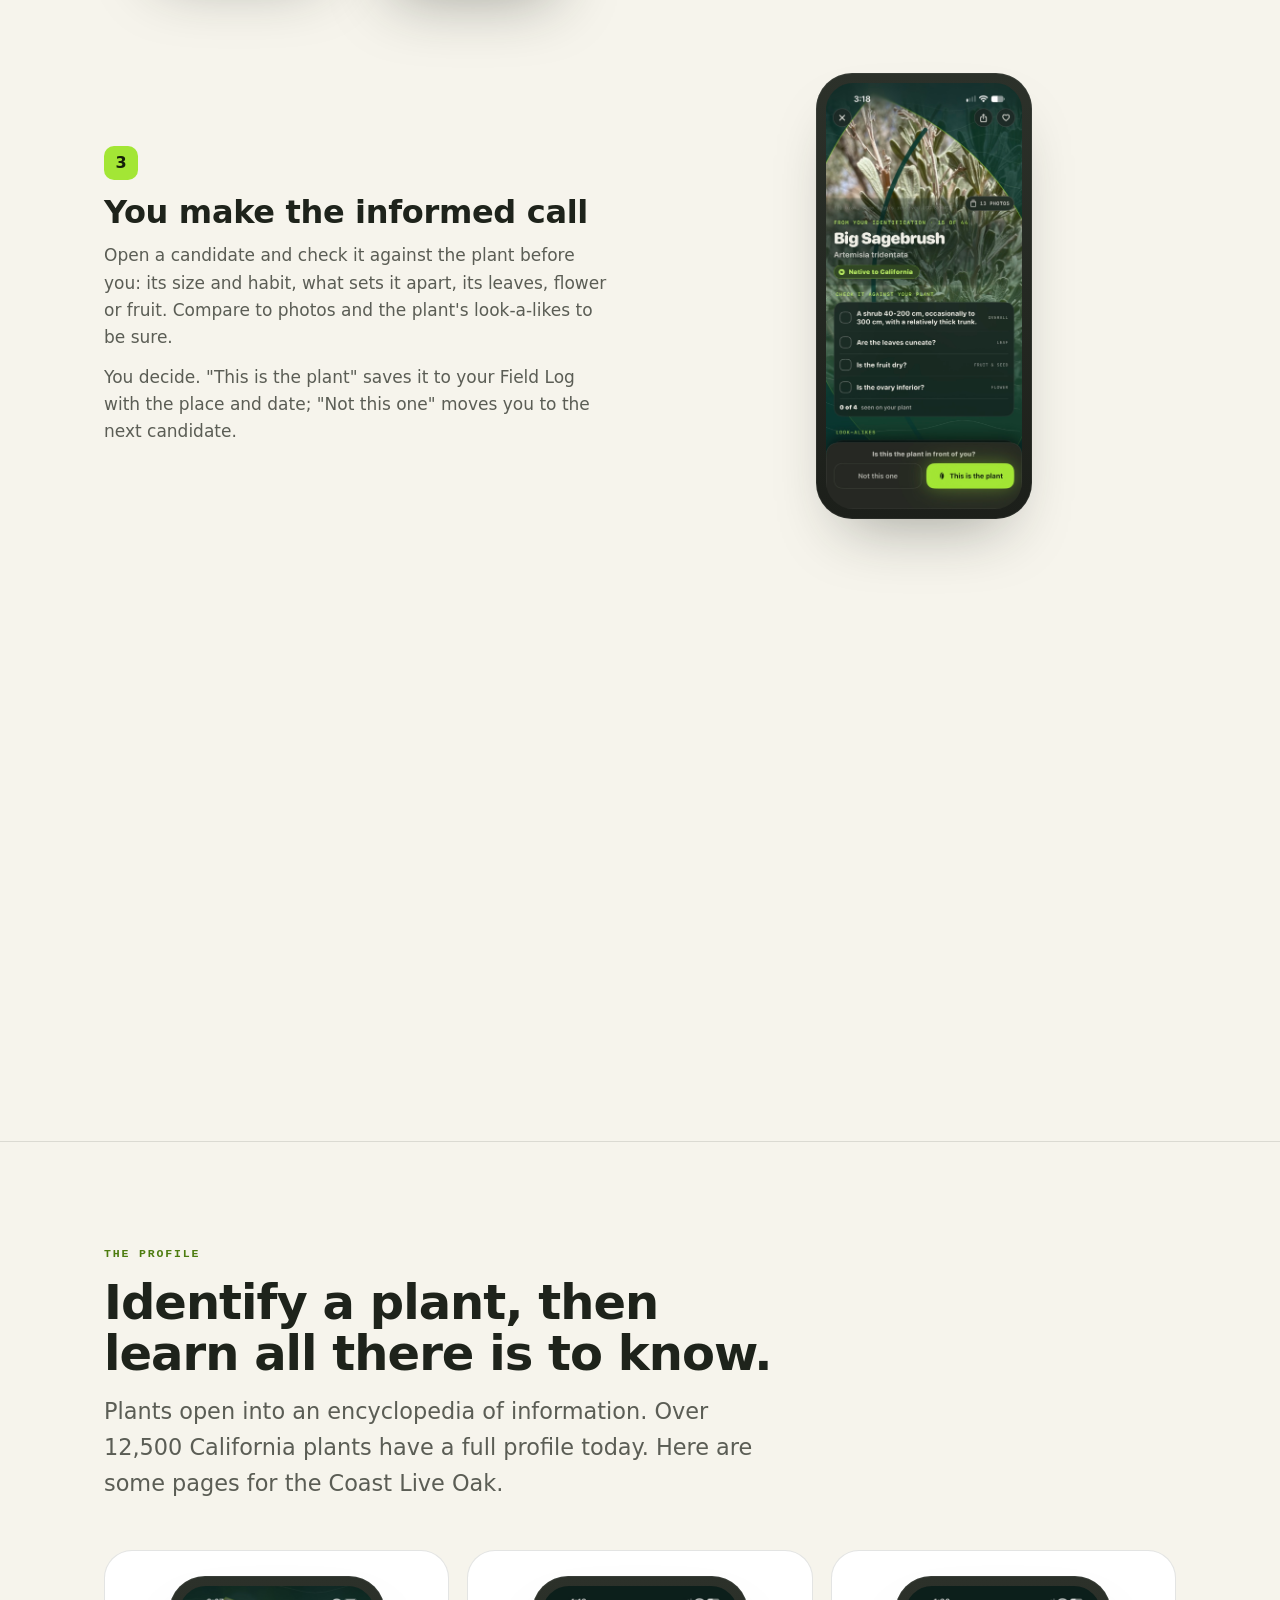
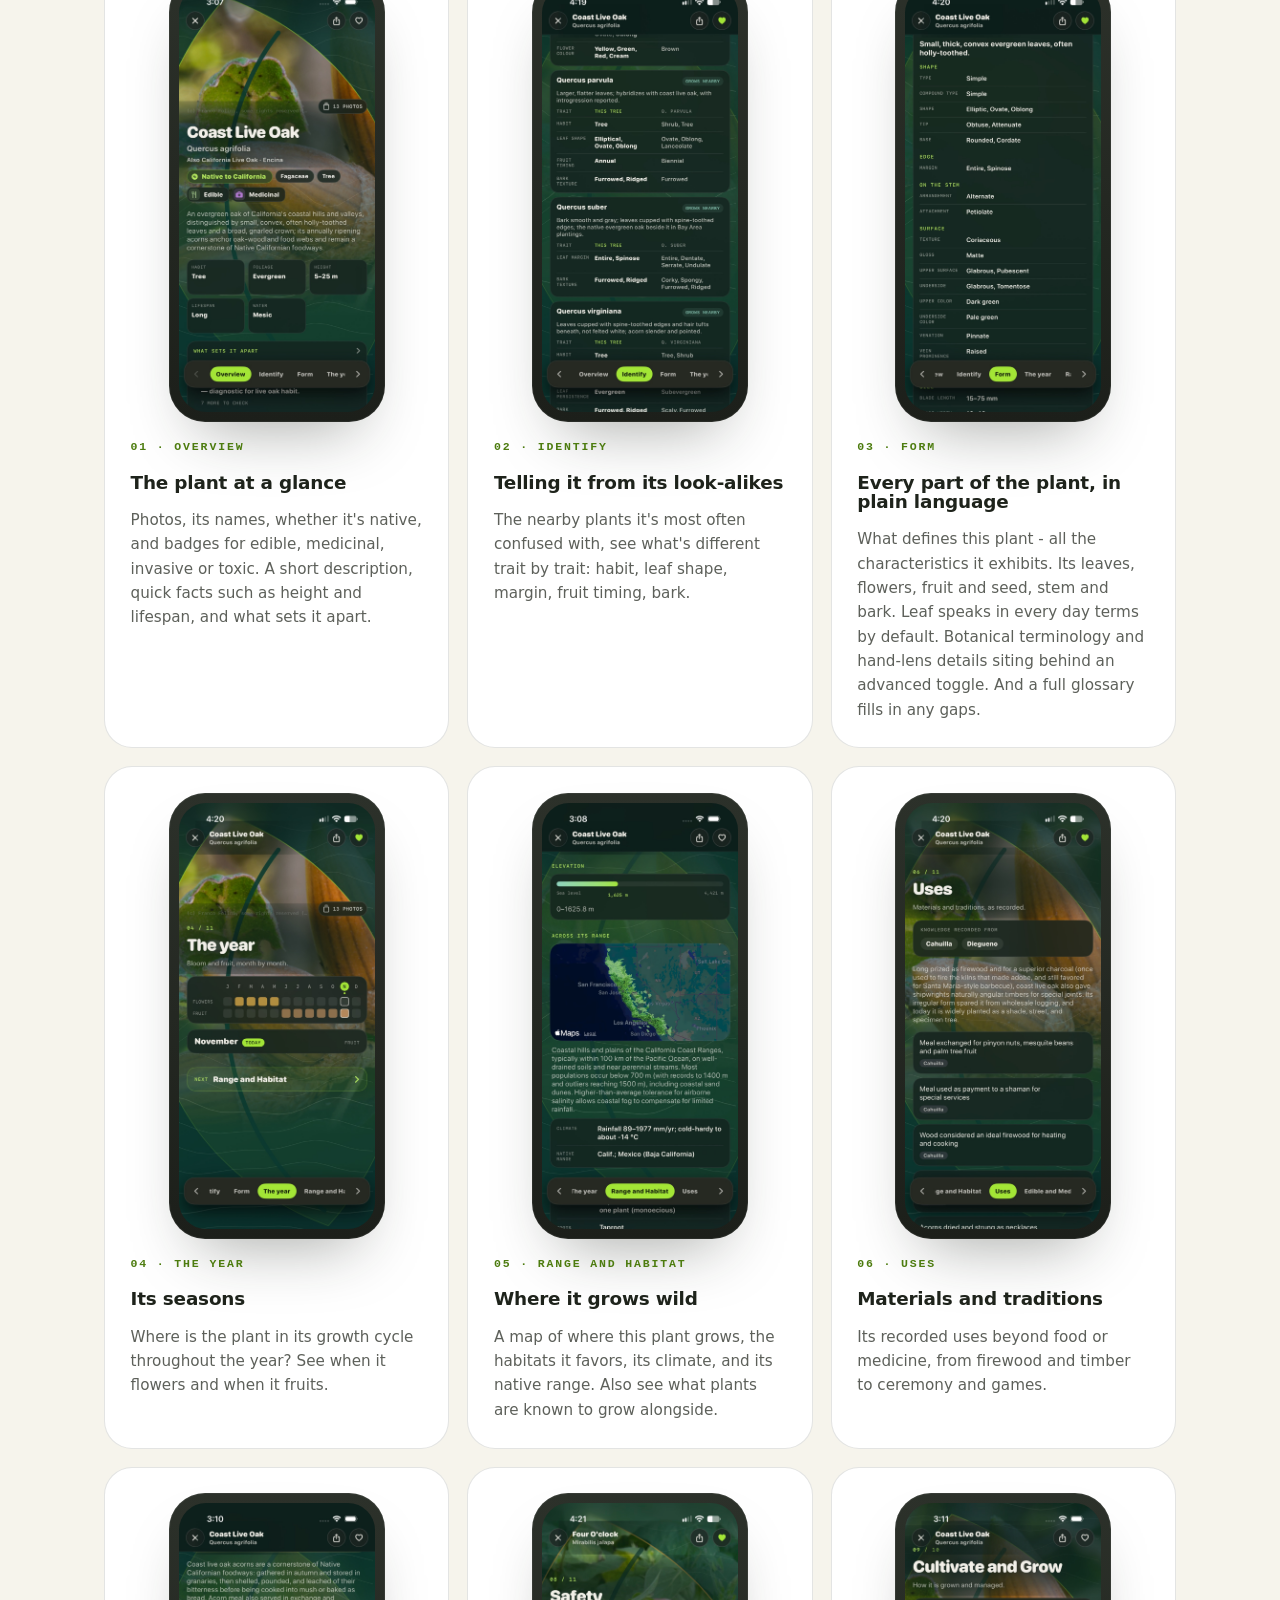
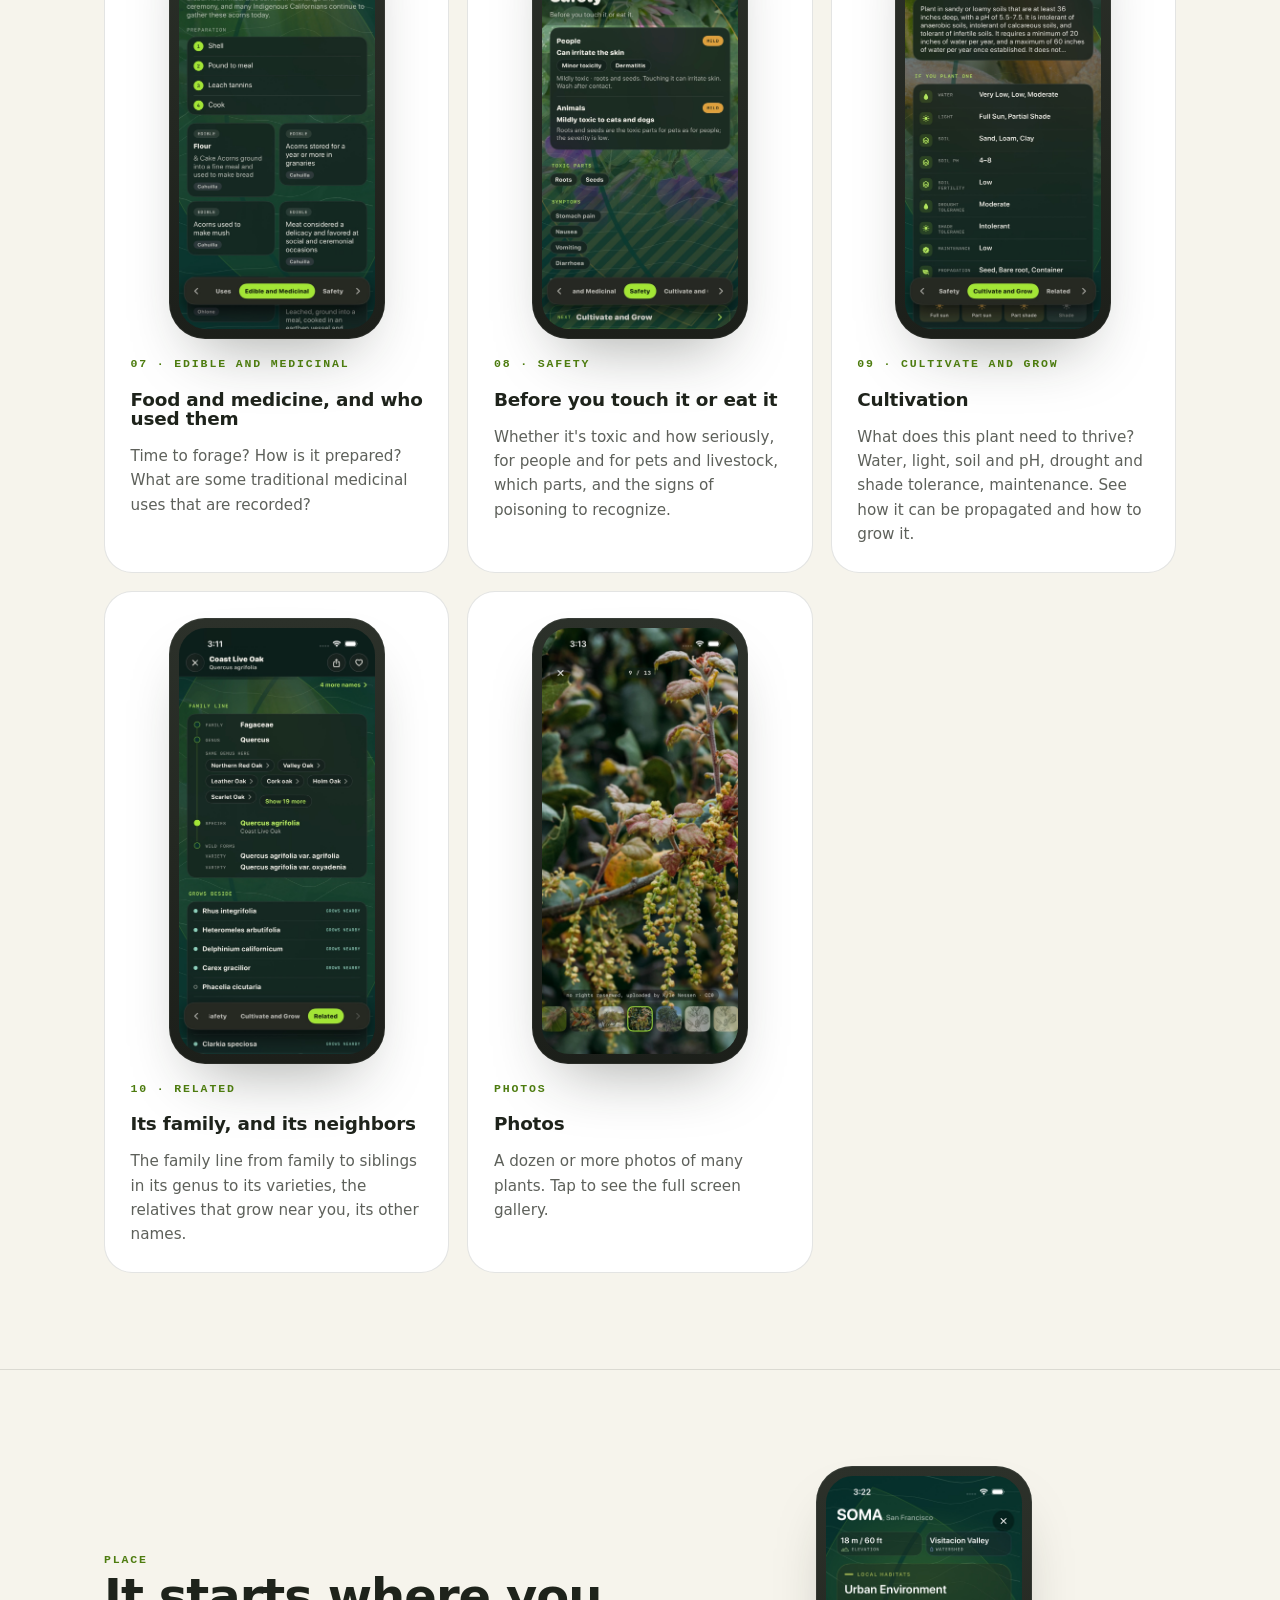
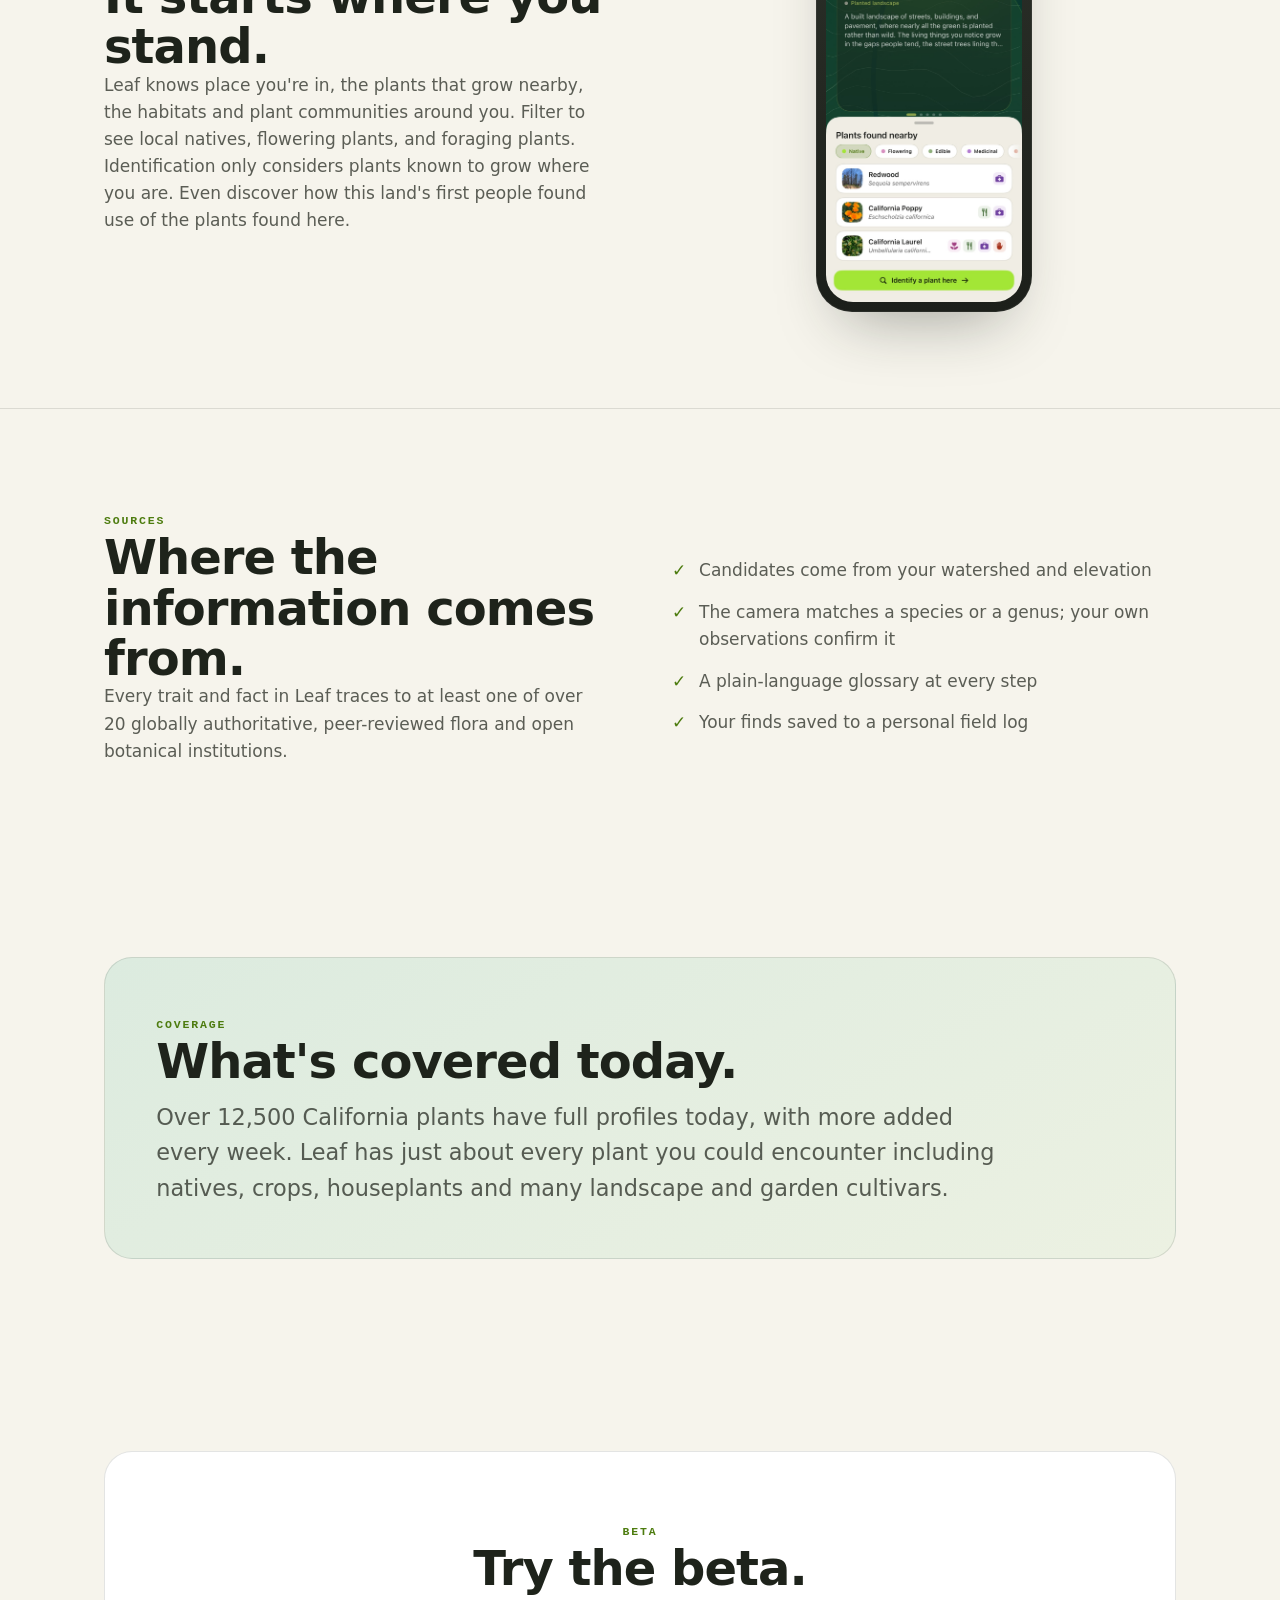
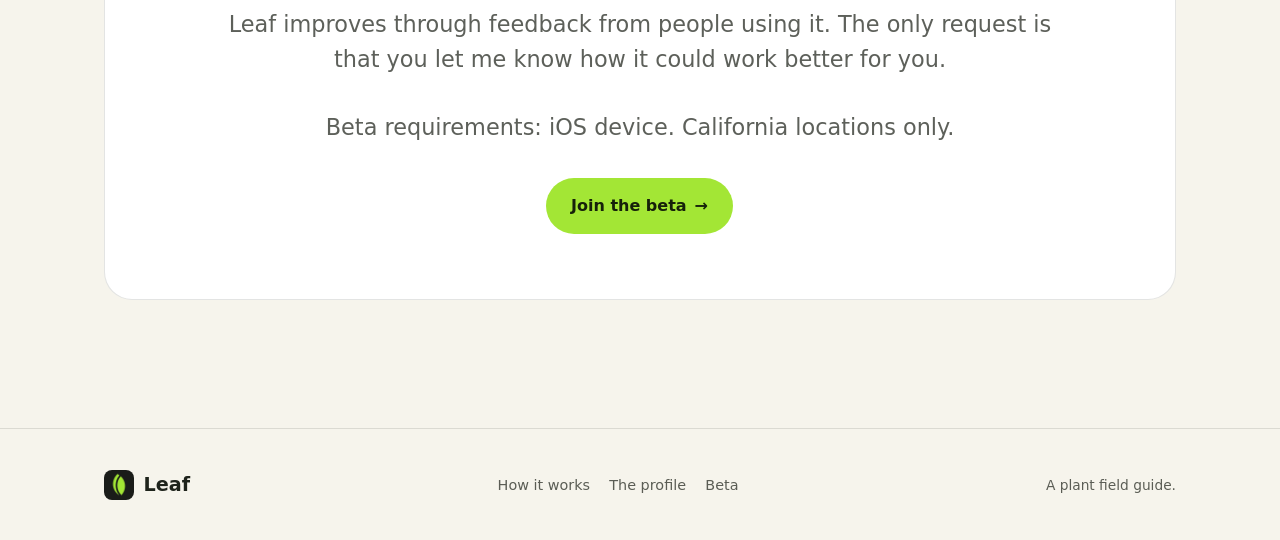
==== commit 9bbbdb35: "Fix grammar in privacy description paragraph" ====
--- a/index.html
+++ b/index.html
@@ -43,7 +43,7 @@
       <div class="promise reveal">
         <div class="ficon">&#128274;</div>
         <h3>Privacy first</h3>
-        <p>No account required and all your data stays local. You can opt-in to citizen science and share your plant observations with a global plant location database. The app does track usage anonymously to inform improvements.</p>
+        <p>No account is required and all your data stays local. You can opt-in to citizen science and share your plant observations with a global plant location database. The app does track usage anonymously to inform improvements.</p>
       </div>
       <div class="promise reveal">
         <div class="ficon">&#127793;</div>
